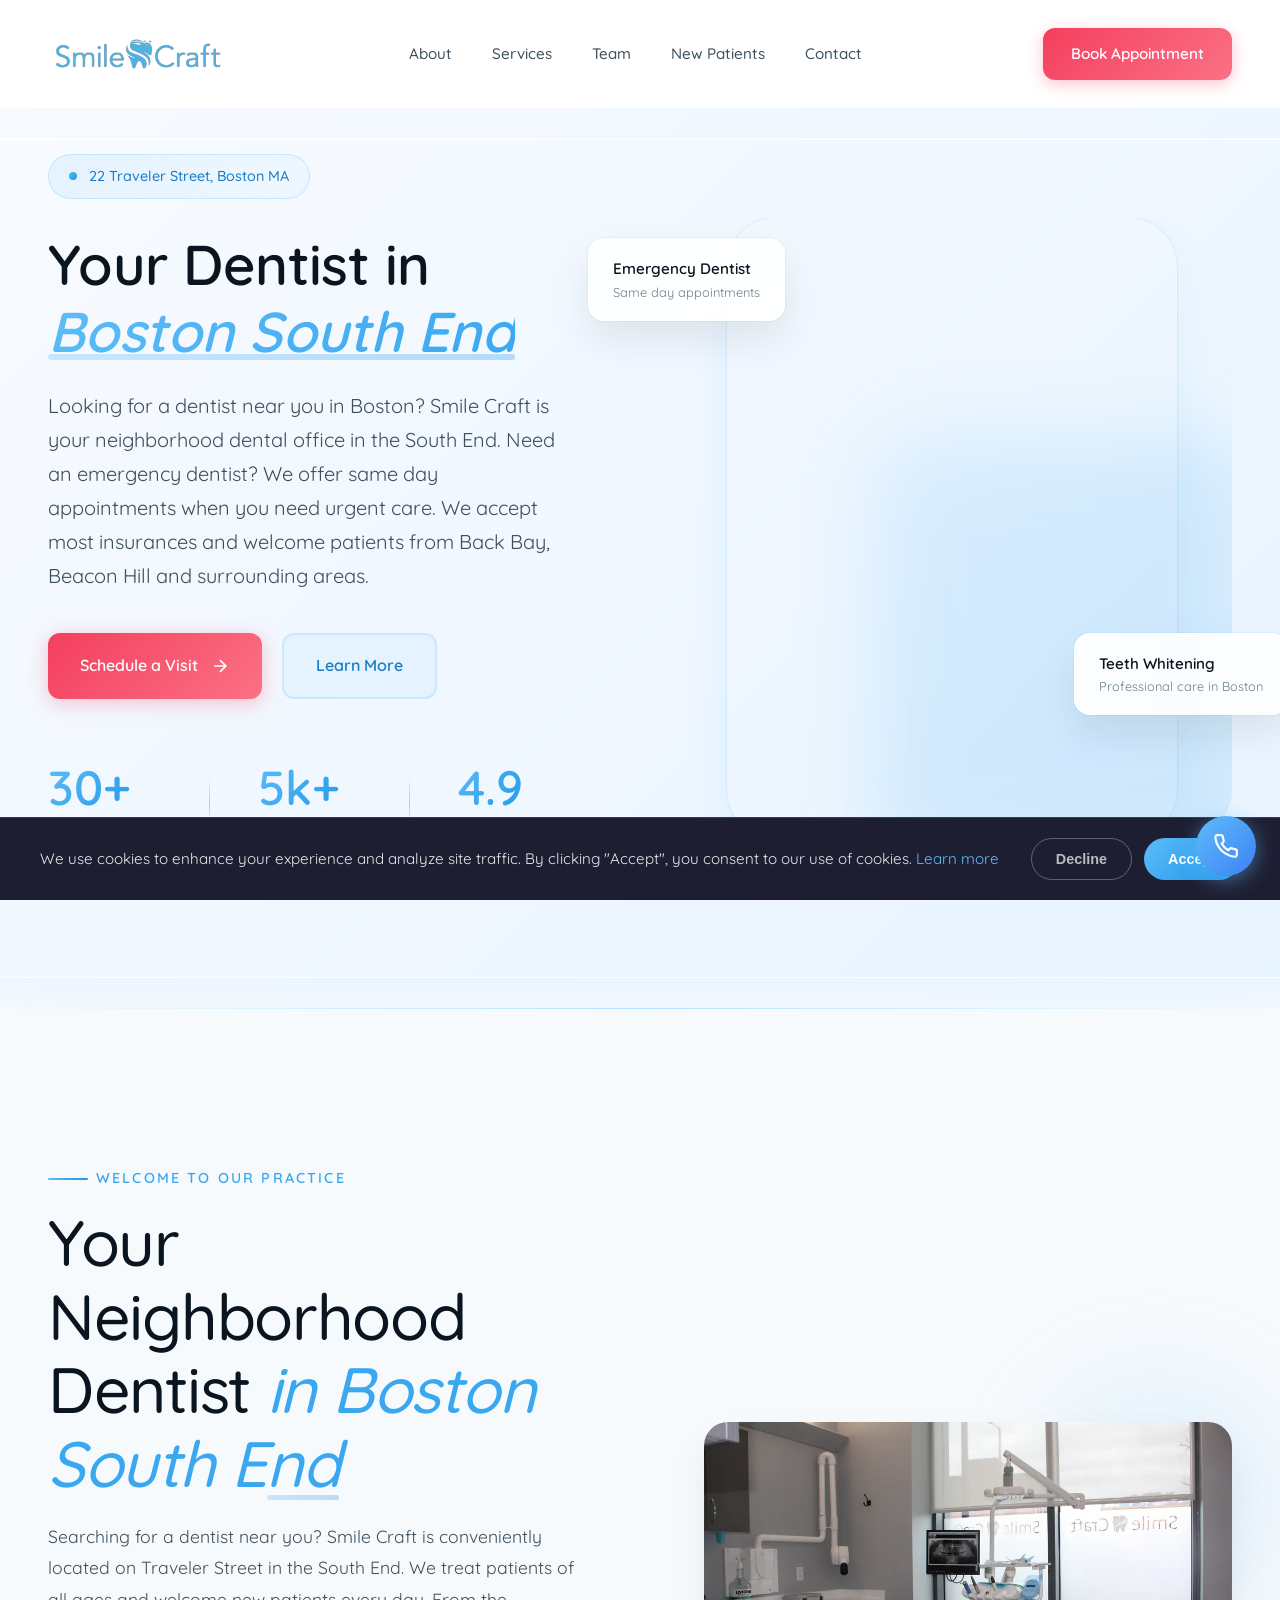
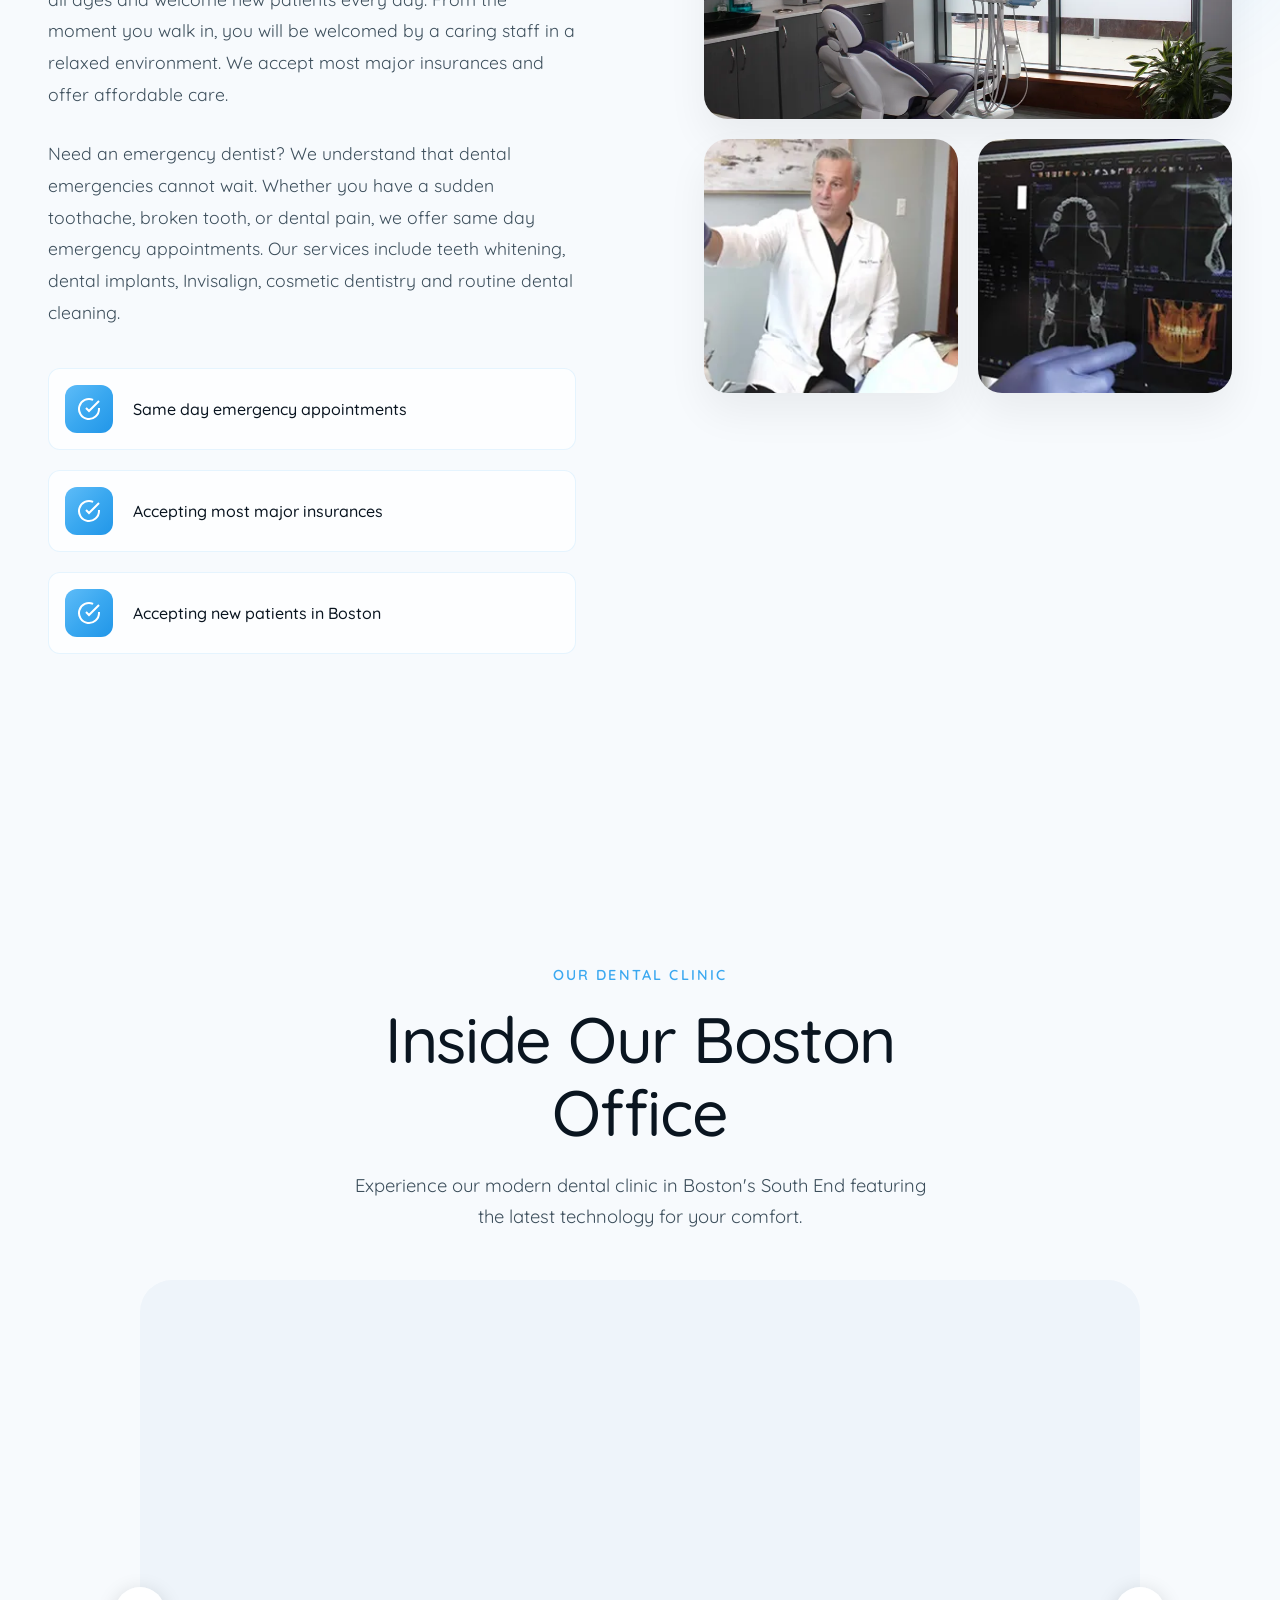
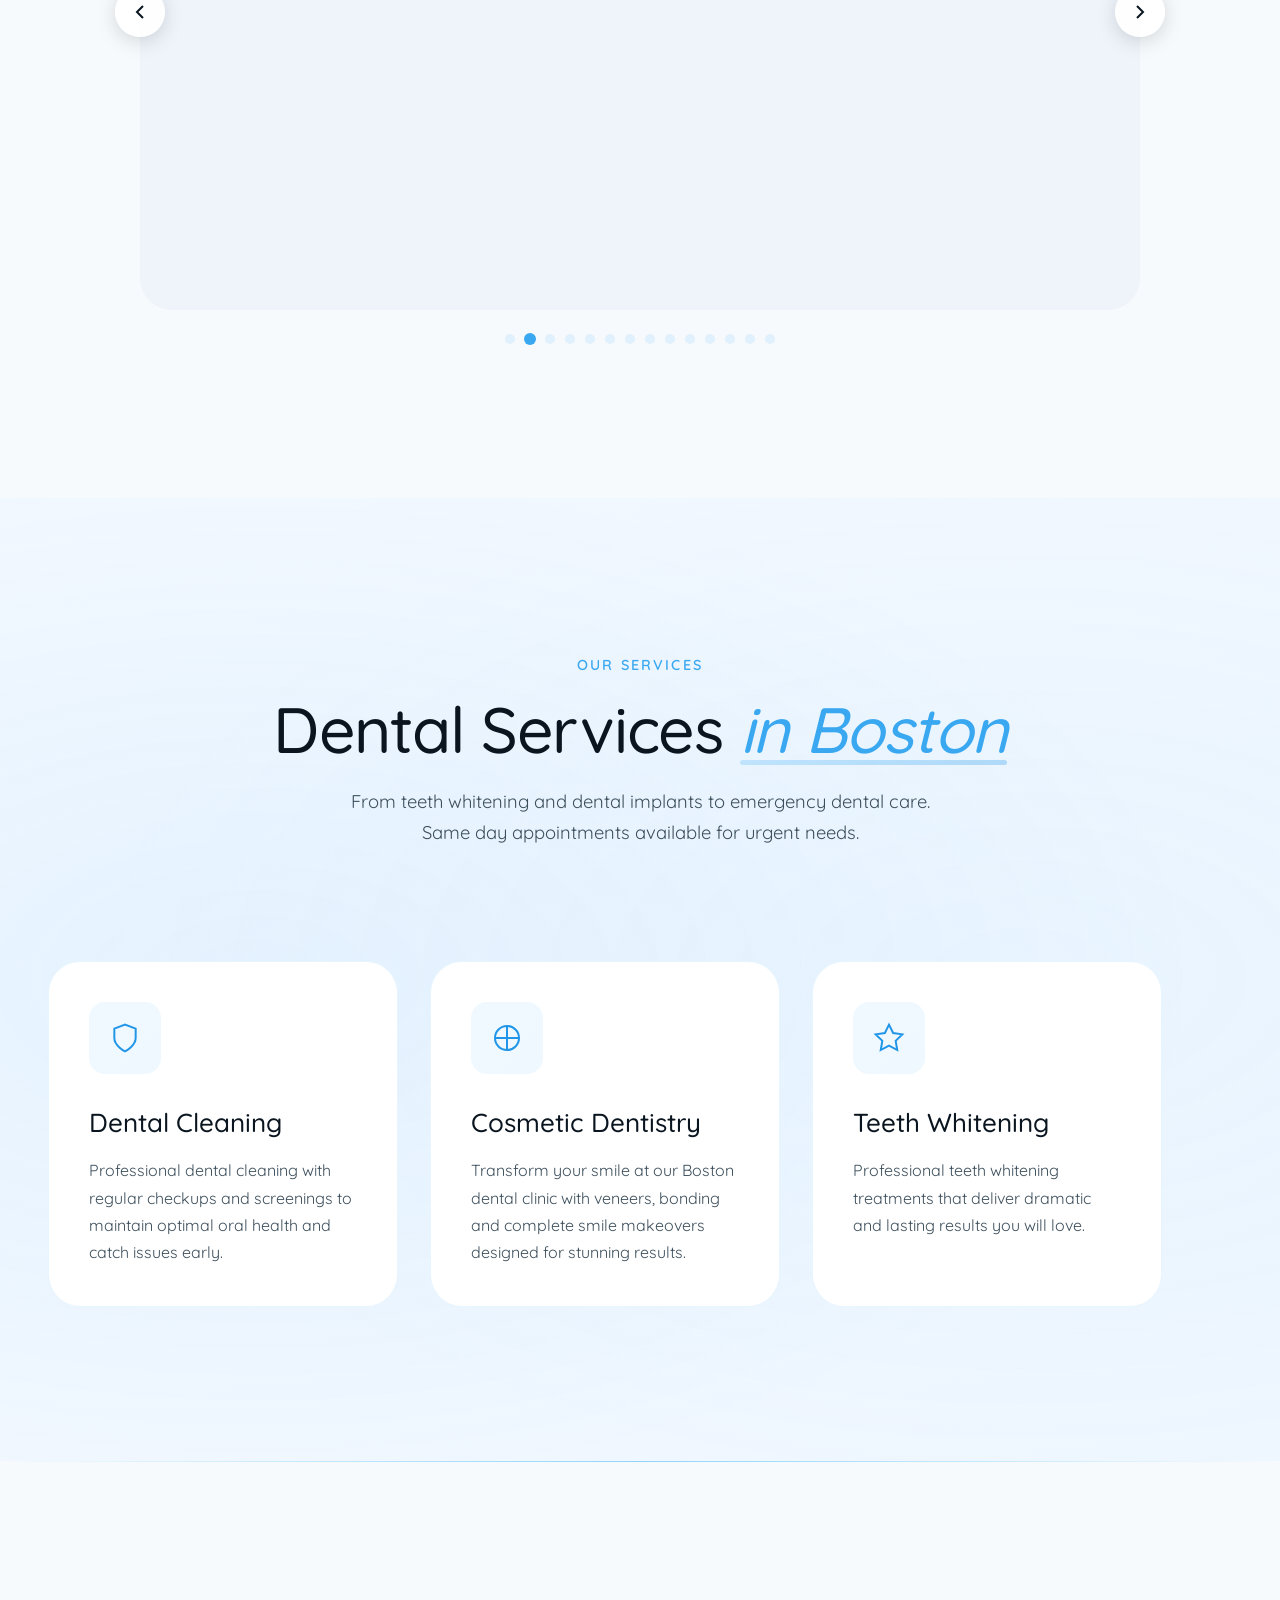
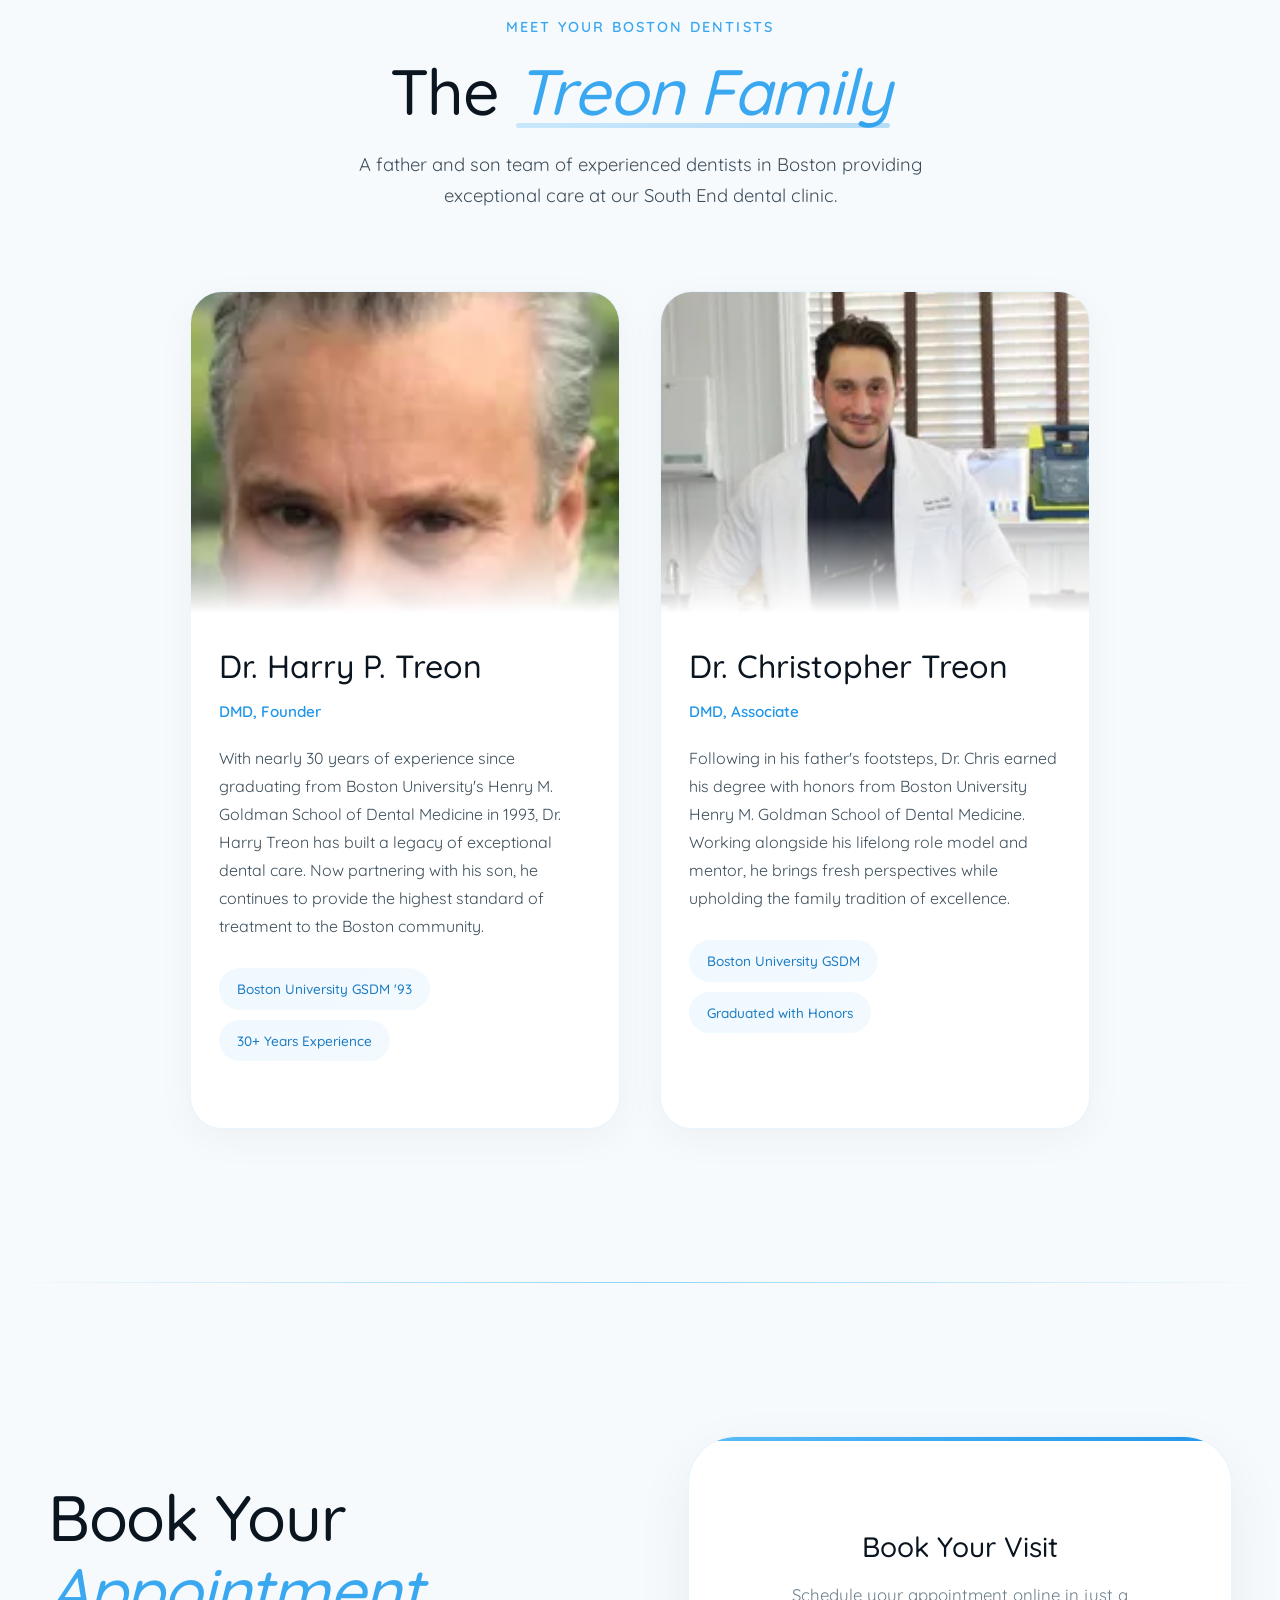
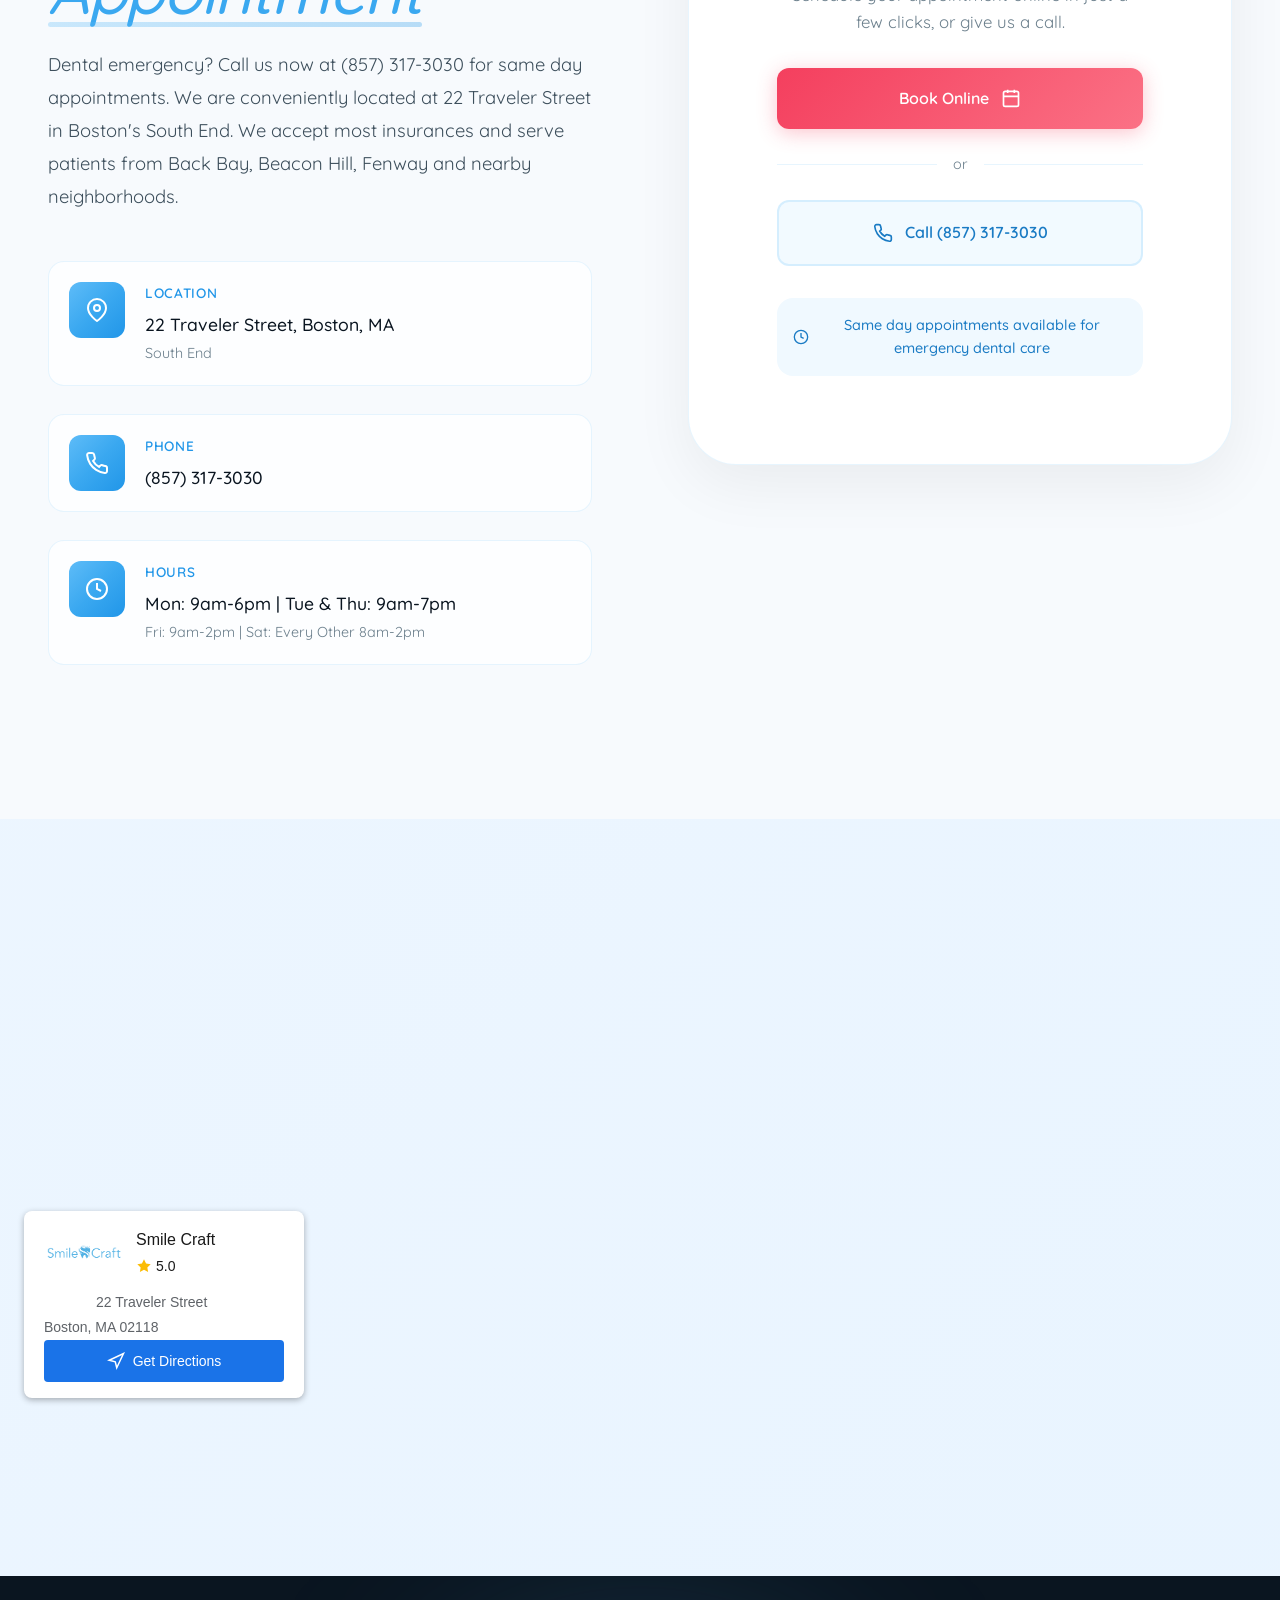
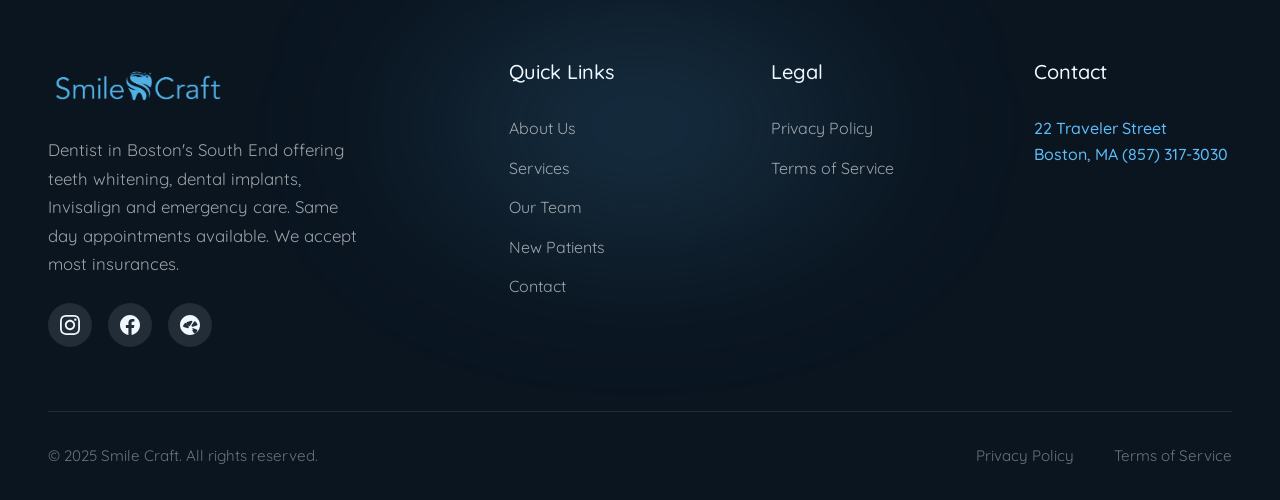
==== index.html @ 6d2b988d "initial commit" ====
<!DOCTYPE html>
<html lang="en">
<head>
    <meta charset="UTF-8">
    <meta name="viewport" content="width=device-width, initial-scale=1.0">
    <title>Smile Craft | Dentist Boston South End | Emergency Same Day Appointments</title>
    <meta name="description" content="Dentist in Boston South End. Emergency dentist with same day appointments. Teeth whitening, dental implants, Invisalign, cosmetic dentistry. We accept most insurances.">

    <!-- Schema.org LocalBusiness and Dentist Markup -->
    <script type="application/ld+json">
    {
        "@context": "https://schema.org",
        "@type": "Dentist",
        "name": "Smile Craft",
        "description": "Emergency dentist in Boston South End offering same day appointments. Comprehensive dental care including teeth whitening, dental implants, Invisalign, and urgent dental care.",
        "url": "https://smilecraftsouthend.com",
        "telephone": "+1-857-317-3030",
        "address": {
            "@type": "PostalAddress",
            "streetAddress": "22 Traveler Street",
            "addressLocality": "Boston",
            "addressRegion": "MA",
            "postalCode": "02118",
            "addressCountry": "US"
        },
        "geo": {
            "@type": "GeoCoordinates",
            "latitude": "42.3445",
            "longitude": "-71.0673"
        },
        "areaServed": [
            "Boston",
            "South End",
            "Back Bay",
            "Beacon Hill",
            "Fenway",
            "Dorchester",
            "Roxbury"
        ],
        "openingHoursSpecification": [
            {
                "@type": "OpeningHoursSpecification",
                "dayOfWeek": "Monday",
                "opens": "09:00",
                "closes": "18:00"
            },
            {
                "@type": "OpeningHoursSpecification",
                "dayOfWeek": "Tuesday",
                "opens": "09:00",
                "closes": "19:00"
            },
            {
                "@type": "OpeningHoursSpecification",
                "dayOfWeek": "Thursday",
                "opens": "09:00",
                "closes": "19:00"
            },
            {
                "@type": "OpeningHoursSpecification",
                "dayOfWeek": "Friday",
                "opens": "09:00",
                "closes": "14:00"
            },
            {
                "@type": "OpeningHoursSpecification",
                "dayOfWeek": "Saturday",
                "opens": "08:00",
                "closes": "14:00"
            }
        ],
        "priceRange": "$$",
        "paymentAccepted": "Cash, Credit Card, Insurance",
        "aggregateRating": {
            "@type": "AggregateRating",
            "ratingValue": "4.9",
            "reviewCount": "5000"
        },
        "hasOfferCatalog": {
            "@type": "OfferCatalog",
            "name": "Dental Services",
            "itemListElement": [
                {
                    "@type": "Offer",
                    "itemOffered": {
                        "@type": "Service",
                        "name": "Teeth Whitening",
                        "description": "Professional teeth whitening services in Boston"
                    }
                },
                {
                    "@type": "Offer",
                    "itemOffered": {
                        "@type": "Service",
                        "name": "Dental Implants",
                        "description": "Permanent tooth replacement with dental implants"
                    }
                },
                {
                    "@type": "Offer",
                    "itemOffered": {
                        "@type": "Service",
                        "name": "Invisalign",
                        "description": "Clear aligner orthodontic treatment"
                    }
                },
                {
                    "@type": "Offer",
                    "itemOffered": {
                        "@type": "Service",
                        "name": "Emergency Dental Care",
                        "description": "Same day emergency dental appointments in Boston"
                    }
                },
                {
                    "@type": "Offer",
                    "itemOffered": {
                        "@type": "Service",
                        "name": "Cosmetic Dentistry",
                        "description": "Veneers, bonding, and smile makeovers"
                    }
                },
                {
                    "@type": "Offer",
                    "itemOffered": {
                        "@type": "Service",
                        "name": "Dental Cleaning",
                        "description": "Professional dental cleaning and preventive care"
                    }
                }
            ]
        }
    }
    </script>

    <!-- Google Tag Manager -->
    <script>(function(w,d,s,l,i){w[l]=w[l]||[];w[l].push({'gtm.start':
    new Date().getTime(),event:'gtm.js'});var f=d.getElementsByTagName(s)[0],
    j=d.createElement(s),dl=l!='dataLayer'?'&l='+l:'';j.async=true;j.src=
    'https://www.googletagmanager.com/gtm.js?id='+i+dl;f.parentNode.insertBefore(j,f);
    })(window,document,'script','dataLayer','GTM-54HP6XB7');</script>
    <!-- End Google Tag Manager -->

    <!-- Fonts -->
    <link rel="preconnect" href="https://fonts.googleapis.com">
    <link rel="preconnect" href="https://fonts.gstatic.com" crossorigin>
    <link href="https://fonts.googleapis.com/css2?family=Quicksand:wght@300;400;500;600;700&display=swap" rel="stylesheet">
    
    <!-- Styles -->
    <link rel="stylesheet" href="styles.css">
    <!-- Force scroll to top before page renders -->
    <script>
        if ('scrollRestoration' in history) history.scrollRestoration = 'manual';
        window.scrollTo(0, 0);
    </script>
</head>
<body>
    <!-- Google Tag Manager (noscript) -->
    <noscript><iframe src="https://www.googletagmanager.com/ns.html?id=GTM-54HP6XB7"
    height="0" width="0" style="display:none;visibility:hidden"></iframe></noscript>
    <!-- End Google Tag Manager (noscript) -->

    <!-- Page Transition Overlay -->
    <div class="page-transition" id="pageTransition"></div>
    
    <!-- Preloader -->
    <div class="preloader" id="preloader">
        <div class="preloader-logo">
            <img src="assets/images/SC_TEXT_RGB.png" alt="Smile Craft Dental Boston" class="preloader-icon">
        </div>
        <div class="preloader-bar">
            <div class="preloader-progress"></div>
        </div>
    </div>
    
    <!-- Navigation -->
    <nav class="nav" id="nav">
        <div class="nav-container">
            <a href="#" class="nav-logo">
                <img src="assets/images/SC_TEXT_RGB.png" alt="Smile Craft Family Dentist Boston" class="logo-img">
            </a>
            
            <ul class="nav-links">
                <li><a href="#about">About</a></li>
                <li><a href="#services">Services</a></li>
                <li><a href="#team">Team</a></li>
                <li><a href="new-patients.html">New Patients</a></li>
                <li><a href="#contact">Contact</a></li>
            </ul>

            <a href="https://book2.getweave.com/a39bddf2-48ac-44b0-9388-3fecc2f129c3/request-appointment" target="_blank" rel="noopener noreferrer" class="nav-cta">Book Appointment</a>
            
            <button class="nav-toggle" aria-label="Toggle menu">
                <span></span>
                <span></span>
                <span></span>
            </button>
        </div>
    </nav>
    
    <!-- Mobile Menu -->
    <div class="mobile-menu">
        <button class="mobile-menu-close" aria-label="Close menu">
            <svg width="28" height="28" viewBox="0 0 24 24" fill="none" stroke="currentColor" stroke-width="2">
                <line x1="18" y1="6" x2="6" y2="18"></line>
                <line x1="6" y1="6" x2="18" y2="18"></line>
            </svg>
        </button>
        <ul class="mobile-menu-links">
            <li><a href="#about">About</a></li>
            <li><a href="#services">Services</a></li>
            <li><a href="#team">Team</a></li>
            <li><a href="new-patients.html">New Patients</a></li>
            <li><a href="#contact">Contact</a></li>
        </ul>
        <a href="https://book2.getweave.com/a39bddf2-48ac-44b0-9388-3fecc2f129c3/request-appointment" target="_blank" rel="noopener noreferrer" class="mobile-menu-cta">Book Appointment</a>
    </div>
    
    <!-- Hero Section -->
    <header class="hero">
        <div class="hero-bg">
            <div class="hero-gradient"></div>
            <div class="hero-pattern"></div>
        </div>
        
        <div class="hero-content">
            <div class="hero-badge" data-animate="fade-up">
                <span class="badge-dot"></span>
                22 Traveler Street, Boston MA
            </div>
            
            <h1 class="hero-title" data-animate="fade-up" data-delay="100">
                Your Dentist in
                <span class="title-highlight">Boston South End</span>
            </h1>

            <p class="hero-subtitle" data-animate="fade-up" data-delay="200">
                Looking for a dentist near you in Boston? Smile Craft is your neighborhood dental office
                in the South End. Need an emergency dentist? We offer same day appointments when you need
                urgent care. We accept most insurances and welcome patients from Back Bay, Beacon Hill
                and surrounding areas.
            </p>
            
            <div class="hero-actions" data-animate="fade-up" data-delay="300">
                <a href="https://book2.getweave.com/a39bddf2-48ac-44b0-9388-3fecc2f129c3/request-appointment" target="_blank" rel="noopener noreferrer" class="btn btn-primary">
                    <span>Schedule a Visit</span>
                    <svg width="20" height="20" viewBox="0 0 24 24" fill="none" stroke="currentColor" stroke-width="2">
                        <path d="M5 12h14M12 5l7 7-7 7"/>
                    </svg>
                </a>
                <a href="#about" class="btn btn-secondary">
                    <span>Learn More</span>
                </a>
            </div>
            
            <div class="hero-stats" data-animate="fade-up" data-delay="400">
                <div class="stat">
                    <span class="stat-number">30+</span>
                    <span class="stat-label">Years Experience</span>
                </div>
                <div class="stat-divider"></div>
                <div class="stat">
                    <span class="stat-number">5k+</span>
                    <span class="stat-label">Happy Patients</span>
                </div>
                <div class="stat-divider"></div>
                <div class="stat">
                    <span class="stat-number">4.9</span>
                    <span class="stat-label">Star Rating</span>
                </div>
            </div>
        </div>
        
        <div class="hero-visual" data-animate="fade-left" data-delay="200">
            <h1 class="hero-title-mobile">
                Your Dentist in
                <span class="title-highlight">Boston South End</span>
            </h1>
            <div class="hero-image-wrapper video-vertical">
                <video id="heroVideoPlayer" autoplay muted playsinline class="hero-video">
                    <source src="assets/videos/DentalSecrateryOffice.mov" type="video/mp4">
                </video>
                <div class="hero-image-accent"></div>
            </div>
            
            <div class="floating-card card-1">
                <div class="card-content">
                    <span class="card-title">Emergency Dentist</span>
                    <span class="card-desc">Same day appointments</span>
                </div>
            </div>

            <div class="floating-card card-2">
                <div class="card-content">
                    <span class="card-title">Teeth Whitening</span>
                    <span class="card-desc">Professional care in Boston</span>
                </div>
            </div>
        </div>
        
        <div class="scroll-indicator">
            <span>Scroll to explore</span>
            <div class="scroll-line"></div>
        </div>
    </header>
    
    <!-- About Section -->
    <section class="about" id="about">
        <div class="container">
            <div class="about-grid">
                <div class="about-content">
                    <span class="section-tag" data-animate="fade-up">Welcome to Our Practice</span>
                    <h2 class="section-title" data-animate="fade-up" data-delay="100">
                        Your Neighborhood Dentist
                        <span class="title-accent">in Boston South End</span>
                    </h2>
                    <p class="about-text" data-animate="fade-up" data-delay="200">
                        Searching for a dentist near you? Smile Craft is conveniently located on Traveler Street
                        in the South End. We treat patients of all ages and welcome new patients every day.
                        From the moment you walk in, you will be welcomed by a caring staff in a relaxed
                        environment. We accept most major insurances and offer affordable care.
                    </p>
                    <p class="about-text" data-animate="fade-up" data-delay="250">
                        Need an emergency dentist? We understand that dental emergencies cannot wait. Whether you
                        have a sudden toothache, broken tooth, or dental pain, we offer same day emergency
                        appointments. Our services include teeth whitening, dental implants, Invisalign,
                        cosmetic dentistry and routine dental cleaning.
                    </p>
                    
                    <div class="about-features" data-animate="fade-up" data-delay="300">
                        <div class="feature">
                            <div class="feature-icon">
                                <svg width="24" height="24" viewBox="0 0 24 24" fill="none" stroke="currentColor" stroke-width="2">
                                    <path d="M22 11.08V12a10 10 0 1 1-5.93-9.14"/>
                                    <polyline points="22 4 12 14.01 9 11.01"/>
                                </svg>
                            </div>
                            <span>Same day emergency appointments</span>
                        </div>
                        <div class="feature">
                            <div class="feature-icon">
                                <svg width="24" height="24" viewBox="0 0 24 24" fill="none" stroke="currentColor" stroke-width="2">
                                    <path d="M22 11.08V12a10 10 0 1 1-5.93-9.14"/>
                                    <polyline points="22 4 12 14.01 9 11.01"/>
                                </svg>
                            </div>
                            <span>Accepting most major insurances</span>
                        </div>
                        <div class="feature">
                            <div class="feature-icon">
                                <svg width="24" height="24" viewBox="0 0 24 24" fill="none" stroke="currentColor" stroke-width="2">
                                    <path d="M22 11.08V12a10 10 0 1 1-5.93-9.14"/>
                                    <polyline points="22 4 12 14.01 9 11.01"/>
                                </svg>
                            </div>
                            <span>Accepting new patients in Boston</span>
                        </div>
                    </div>
                </div>
                
                <div class="about-visual" data-animate="fade-left" data-delay="200">
                    <div class="about-image-grid">
                        <div class="about-img img-1">
                            <img src="assets/images/Officeimg.webp" alt="Modern dental clinic in Boston South End">
                        </div>
                        <div class="about-img img-2">
                            <img src="assets/images/HarrysWithClient.webp" alt="Dr Harry Treon Boston dentist with patient">
                        </div>
                        <div class="about-img img-3">
                            <img src="assets/images/XrayOfClient.webp" alt="Advanced dental imaging at Boston dental office">
                        </div>
                    </div>
                    <div class="about-accent-shape"></div>
                </div>
            </div>
        </div>
    </section>

    <!-- Gallery Section -->
    <section class="gallery" id="gallery">
        <div class="container">
            <div class="section-header center">
                <span class="section-tag" data-animate="fade-up">Our Dental Clinic</span>
                <h2 class="section-title" data-animate="fade-up" data-delay="100">
                    Inside Our <span>Boston Office</span>
                </h2>
                <p class="section-desc" data-animate="fade-up" data-delay="200">
                    Experience our modern dental clinic in Boston's South End featuring the latest technology for your comfort.
                </p>
            </div>

            <div class="gallery-slider" data-animate="fade-up" data-delay="300">
                <div class="slider-container">
                    <div class="slider-track">
                        <div class="slide">
                            <video autoplay muted loop playsinline>
                                <source src="assets/videos/Smile Craft (1).mp4" type="video/mp4">
                            </video>
                        </div>
                        <div class="slide">
                            <video autoplay muted loop playsinline>
                                <source src="assets/videos/DentalSecrateryOfficeHorizontal.mov" type="video/mp4">
                            </video>
                        </div>
                        <div class="slide">
                            <img src="assets/images/DentalEntrance.jpeg" alt="Smile Craft dental clinic entrance in Boston South End">
                        </div>
                        <div class="slide">
                            <img src="assets/images/DentalSecratery.jpeg" alt="Welcoming front desk at Boston dental office">
                        </div>
                        <div class="slide">
                            <img src="assets/images/Dentist Office.jpeg" alt="Modern treatment room at Smile Craft Boston">
                        </div>
                        <div class="slide">
                            <img src="assets/images/DentistEntrace.jpeg" alt="Boston dentist office on Traveler Street">
                        </div>
                        <div class="slide">
                            <img src="assets/images/DentistOffice.jpeg" alt="State of the art dental equipment in Boston">
                        </div>
                        <div class="slide">
                            <img src="assets/images/Entrance.jpeg" alt="Smile Craft family dentist Boston entrance">
                        </div>
                        <div class="slide">
                            <img src="assets/images/Officeimg.webp" alt="Modern dental clinic in South End Boston">
                        </div>
                        <div class="slide">
                            <img src="assets/images/Officeimg2.webp" alt="Advanced dental technology at Smile Craft Boston">
                        </div>
                        <div class="slide">
                            <img src="assets/images/LogoInside.webp" alt="Smile Craft dentist Boston interior">
                        </div>
                        <div class="slide">
                            <img src="assets/images/LogoOutside.webp" alt="Smile Craft dental clinic Boston exterior">
                        </div>
                        <div class="slide">
                            <img src="assets/images/ClientSmiling.webp" alt="Happy patient at Boston family dentist">
                        </div>
                        <div class="slide">
                            <img src="assets/images/MoreOfficeImages.webp" alt="Boston dental clinic comfortable waiting area">
                        </div>
                    </div>
                </div>
                
                <!-- Navigation Arrows -->
                <button class="slider-nav slider-prev" aria-label="Previous slide">
                    <svg width="24" height="24" viewBox="0 0 24 24" fill="none" stroke="currentColor" stroke-width="2">
                        <path d="M15 18l-6-6 6-6"/>
                    </svg>
                </button>
                <button class="slider-nav slider-next" aria-label="Next slide">
                    <svg width="24" height="24" viewBox="0 0 24 24" fill="none" stroke="currentColor" stroke-width="2">
                        <path d="M9 18l6-6-6-6"/>
                    </svg>
                </button>
                
                <!-- Dots Navigation -->
                <div class="slider-dots"></div>
            </div>
        </div>
    </section>

    <!-- Gallery Lightbox -->
    <div class="lightbox" id="galleryLightbox">
        <button class="lightbox-close" aria-label="Close lightbox">
            <svg width="32" height="32" viewBox="0 0 24 24" fill="none" stroke="currentColor" stroke-width="2">
                <path d="M18 6L6 18M6 6l12 12"/>
            </svg>
        </button>
        <button class="lightbox-nav lightbox-prev" aria-label="Previous image">
            <svg width="32" height="32" viewBox="0 0 24 24" fill="none" stroke="currentColor" stroke-width="2">
                <path d="M15 18l-6-6 6-6"/>
            </svg>
        </button>
        <button class="lightbox-nav lightbox-next" aria-label="Next image">
            <svg width="32" height="32" viewBox="0 0 24 24" fill="none" stroke="currentColor" stroke-width="2">
                <path d="M9 18l6-6-6-6"/>
            </svg>
        </button>
        <div class="lightbox-content">
            <img src="" alt="" class="lightbox-image">
        </div>
        <div class="lightbox-counter">
            <span class="lightbox-current">1</span> / <span class="lightbox-total">6</span>
        </div>
    </div>

    <!-- Services Section -->
    <section class="services" id="services">
        <div class="services-bg">
            <div class="services-gradient"></div>
        </div>
        
        <div class="container">
            <div class="section-header">
                <span class="section-tag" data-animate="fade-up">Our Services</span>
                <h2 class="section-title" data-animate="fade-up" data-delay="100">
                    Dental Services
                    <span class="title-accent">in Boston</span>
                </h2>
                <p class="section-desc" data-animate="fade-up" data-delay="200">
                    From teeth whitening and dental implants to emergency dental care. Same day appointments available for urgent needs.
                </p>
            </div>
            
            <div class="services-slider-wrapper">
            <div class="services-grid">
                <div class="service-card" data-animate="fade-up" data-delay="100">
                    <div class="service-icon">
                        <svg width="32" height="32" viewBox="0 0 24 24" fill="none" stroke="currentColor" stroke-width="1.5">
                            <path d="M12 22s8-4 8-10V5l-8-3-8 3v7c0 6 8 10 8 10z"/>
                        </svg>
                    </div>
                    <h3 class="service-title">Dental Cleaning</h3>
                    <p class="service-desc">Professional dental cleaning with regular checkups and screenings to maintain optimal oral health and catch issues early.</p>
                </div>

                <div class="service-card" data-animate="fade-up" data-delay="200">
                    <div class="service-icon">
                        <svg width="32" height="32" viewBox="0 0 24 24" fill="none" stroke="currentColor" stroke-width="1.5">
                            <path d="M12 3v18M3 12h18"/>
                            <circle cx="12" cy="12" r="9"/>
                        </svg>
                    </div>
                    <h3 class="service-title">Cosmetic Dentistry</h3>
                    <p class="service-desc">Transform your smile at our Boston dental clinic with veneers, bonding and complete smile makeovers designed for stunning results.</p>
                </div>

                <div class="service-card" data-animate="fade-up" data-delay="300">
                    <div class="service-icon">
                        <svg width="32" height="32" viewBox="0 0 24 24" fill="none" stroke="currentColor" stroke-width="1.5">
                            <polygon points="12 2 15.09 8.26 22 9.27 17 14.14 18.18 21.02 12 17.77 5.82 21.02 7 14.14 2 9.27 8.91 8.26 12 2"/>
                        </svg>
                    </div>
                    <h3 class="service-title">Teeth Whitening</h3>
                    <p class="service-desc">Professional teeth whitening treatments that deliver dramatic and lasting results you will love.</p>
                </div>

                <div class="service-card" data-animate="fade-up" data-delay="400">
                    <div class="service-icon">
                        <svg width="32" height="32" viewBox="0 0 24 24" fill="none" stroke="currentColor" stroke-width="1.5">
                            <rect x="3" y="3" width="18" height="18" rx="2"/>
                            <path d="M12 8v8M8 12h8"/>
                        </svg>
                    </div>
                    <h3 class="service-title">Dental Implants</h3>
                    <p class="service-desc">Permanent dental implants that look, feel and function like natural teeth. Expert implant placement by experienced dentists.</p>
                </div>

                <div class="service-card" data-animate="fade-up" data-delay="500">
                    <div class="service-icon">
                        <svg width="32" height="32" viewBox="0 0 24 24" fill="none" stroke="currentColor" stroke-width="1.5">
                            <circle cx="12" cy="12" r="10"/>
                            <path d="M8 12h8M12 8v8"/>
                        </svg>
                    </div>
                    <h3 class="service-title">Invisalign</h3>
                    <p class="service-desc">Straighten your teeth with clear Invisalign aligners. Certified Invisalign providers with custom treatment plans for beautiful results.</p>
                </div>

                <div class="service-card" data-animate="fade-up" data-delay="600">
                    <div class="service-icon">
                        <svg width="32" height="32" viewBox="0 0 24 24" fill="none" stroke="currentColor" stroke-width="1.5">
                            <path d="M20.84 4.61a5.5 5.5 0 0 0-7.78 0L12 5.67l-1.06-1.06a5.5 5.5 0 0 0-7.78 7.78l1.06 1.06L12 21.23l7.78-7.78 1.06-1.06a5.5 5.5 0 0 0 0-7.78z"/>
                        </svg>
                    </div>
                    <h3 class="service-title">Emergency Dentist</h3>
                    <p class="service-desc">Dental emergency? Same day appointments available. Toothache, broken tooth, or urgent dental pain? Call us now for immediate care.</p>
                </div>
            </div>
            </div>
        </div>
    </section>
    
    <!-- Team Section -->
    <section class="team" id="team">
        <div class="container">
            <div class="section-header">
                <span class="section-tag" data-animate="fade-up">Meet Your Boston Dentists</span>
                <h2 class="section-title" data-animate="fade-up" data-delay="100">
                    The
                    <span class="title-accent">Treon Family</span>
                </h2>
                <p class="section-desc" data-animate="fade-up" data-delay="200">
                    A father and son team of experienced dentists in Boston providing exceptional care at our South End dental clinic.
                </p>
            </div>
            
            <div class="team-grid">
                <div class="team-card" data-animate="fade-up" data-delay="100" data-modal="harry" role="button" tabindex="0">
                    <div class="team-image">
                        <img src="assets/images/HarryTreon.webp" alt="Dr Harry Treon DMD family dentist Boston South End">
                        <div class="team-image-overlay"></div>
                    </div>
                    <div class="team-info">
                        <h3 class="team-name">Dr. Harry P. Treon</h3>
                        <span class="team-role">DMD, Founder</span>
                        <p class="team-bio">
                            With nearly 30 years of experience since graduating from Boston University's 
                            Henry M. Goldman School of Dental Medicine in 1993, Dr. Harry Treon has built 
                            a legacy of exceptional dental care. Now partnering with his son, he continues 
                            to provide the highest standard of treatment to the Boston community.
                        </p>
                        <div class="team-credentials">
                            <span class="credential">Boston University GSDM '93</span>
                            <span class="credential">30+ Years Experience</span>
                        </div>
                        <span class="read-more-hint">Click to read more</span>
                    </div>
                </div>
                
                <div class="team-card" data-animate="fade-up" data-delay="200" data-modal="chris" role="button" tabindex="0">
                    <div class="team-image">
                        <img src="assets/images/Christreon.webp" alt="Dr Christopher Treon DMD cosmetic dentist Boston">
                        <div class="team-image-overlay"></div>
                    </div>
                    <div class="team-info">
                        <h3 class="team-name">Dr. Christopher Treon</h3>
                        <span class="team-role">DMD, Associate</span>
                        <p class="team-bio">
                            Following in his father's footsteps, Dr. Chris earned his degree with honors 
                            from Boston University Henry M. Goldman School of Dental Medicine. Working 
                            alongside his lifelong role model and mentor, he brings fresh perspectives 
                            while upholding the family tradition of excellence.
                        </p>
                        <div class="team-credentials">
                            <span class="credential">Boston University GSDM</span>
                            <span class="credential">Graduated with Honors</span>
                        </div>
                        <span class="read-more-hint">Click to read more</span>
                    </div>
                </div>
            </div>
        </div>
    </section>
    
    <!-- Contact Section -->
    <section class="contact" id="contact">
        <div class="container">
            <div class="contact-grid">
                <div class="contact-info">
                    <span class="section-tag" data-animate="fade-up">Contact Us</span>
                    <h2 class="section-title" data-animate="fade-up" data-delay="100">
                        Book Your
                        <span class="title-accent">Appointment</span>
                    </h2>
                    <p class="contact-desc" data-animate="fade-up" data-delay="200">
                        Dental emergency? Call us now at (857) 317-3030 for same day appointments. We are
                        conveniently located at 22 Traveler Street in Boston's South End. We accept most insurances
                        and serve patients from Back Bay, Beacon Hill, Fenway and nearby neighborhoods.
                    </p>
                    
                    <div class="contact-details" data-animate="fade-up" data-delay="300">
                        <div class="contact-item">
                            <div class="contact-icon">
                                <svg width="24" height="24" viewBox="0 0 24 24" fill="none" stroke="currentColor" stroke-width="2">
                                    <path d="M21 10c0 7-9 13-9 13s-9-6-9-13a9 9 0 0 1 18 0z"/>
                                    <circle cx="12" cy="10" r="3"/>
                                </svg>
                            </div>
                            <div class="contact-text">
                                <span class="contact-label">Location</span>
                                <a href="https://www.google.com/maps/dir//22+Traveler+St,+Boston,+MA+02118" target="_blank" rel="noopener noreferrer" class="contact-value">22 Traveler Street, Boston, MA</a>
                                <span class="contact-sub">South End</span>
                            </div>
                        </div>
                        
                        <div class="contact-item">
                            <div class="contact-icon">
                                <svg width="24" height="24" viewBox="0 0 24 24" fill="none" stroke="currentColor" stroke-width="2">
                                    <path d="M22 16.92v3a2 2 0 0 1-2.18 2 19.79 19.79 0 0 1-8.63-3.07 19.5 19.5 0 0 1-6-6 19.79 19.79 0 0 1-3.07-8.67A2 2 0 0 1 4.11 2h3a2 2 0 0 1 2 1.72 12.84 12.84 0 0 0 .7 2.81 2 2 0 0 1-.45 2.11L8.09 9.91a16 16 0 0 0 6 6l1.27-1.27a2 2 0 0 1 2.11-.45 12.84 12.84 0 0 0 2.81.7A2 2 0 0 1 22 16.92z"/>
                                </svg>
                            </div>
                            <div class="contact-text">
                                <span class="contact-label">Phone</span>
                                <a href="tel:8573173030" class="contact-value">(857) 317-3030</a>
                            </div>
                        </div>
                        
                        <div class="contact-item">
                            <div class="contact-icon">
                                <svg width="24" height="24" viewBox="0 0 24 24" fill="none" stroke="currentColor" stroke-width="2">
                                    <circle cx="12" cy="12" r="10"/>
                                    <polyline points="12 6 12 12 16 14"/>
                                </svg>
                            </div>
                            <div class="contact-text">
                                <span class="contact-label">Hours</span>
                                <span class="contact-value">Mon: 9am-6pm | Tue & Thu: 9am-7pm</span>
                                <span class="contact-sub">Fri: 9am-2pm | Sat: Every Other 8am-2pm</span>
                            </div>
                        </div>
                    </div>
                </div>
                
                <div class="contact-form-wrapper" data-animate="fade-left" data-delay="200">
                    <div class="contact-form booking-card">
                        <h3 class="form-title">Book Your Visit</h3>
                        <p class="booking-desc">Schedule your appointment online in just a few clicks, or give us a call.</p>
                        
                        <a href="https://book2.getweave.com/a39bddf2-48ac-44b0-9388-3fecc2f129c3/request-appointment" target="_blank" rel="noopener noreferrer" class="btn btn-primary btn-full">
                            <span>Book Online</span>
                            <svg width="20" height="20" viewBox="0 0 24 24" fill="none" stroke="currentColor" stroke-width="2">
                                <rect x="3" y="4" width="18" height="18" rx="2" ry="2"/>
                                <line x1="16" y1="2" x2="16" y2="6"/>
                                <line x1="8" y1="2" x2="8" y2="6"/>
                                <line x1="3" y1="10" x2="21" y2="10"/>
                            </svg>
                        </a>
                        
                        <div class="booking-divider">
                            <span>or</span>
                        </div>
                        
                        <a href="tel:8573173030" class="btn btn-secondary btn-full">
                            <svg width="20" height="20" viewBox="0 0 24 24" fill="none" stroke="currentColor" stroke-width="2">
                                <path d="M22 16.92v3a2 2 0 0 1-2.18 2 19.79 19.79 0 0 1-8.63-3.07 19.5 19.5 0 0 1-6-6 19.79 19.79 0 0 1-3.07-8.67A2 2 0 0 1 4.11 2h3a2 2 0 0 1 2 1.72 12.84 12.84 0 0 0 .7 2.81 2 2 0 0 1-.45 2.11L8.09 9.91a16 16 0 0 0 6 6l1.27-1.27a2 2 0 0 1 2.11-.45 12.84 12.84 0 0 0 2.81.7A2 2 0 0 1 22 16.92z"/>
                            </svg>
                            <span>Call (857) 317-3030</span>
                        </a>
                        
                        <div class="booking-note">
                            <svg width="16" height="16" viewBox="0 0 24 24" fill="none" stroke="currentColor" stroke-width="2">
                                <circle cx="12" cy="12" r="10"/>
                                <polyline points="12 6 12 12 16 14"/>
                            </svg>
                            <span>Same day appointments available for emergency dental care</span>
                        </div>
                    </div>
                </div>
            </div>
        </div>
    </section>
    
    <!-- Map Section -->
    <section class="map-section">
        <div class="map-container">
            <iframe 
                src="https://www.google.com/maps/embed?pb=!1m18!1m12!1m3!1d2949.0876!2d-71.0673!3d42.3445!2m3!1f0!2f0!3f0!3m2!1i1024!2i768!4f13.1!3m3!1m2!1s0x89e37a0e5c8f5a1d%3A0x8c9e0f0f0f0f0f0f!2s22%20Traveler%20St%2C%20Boston%2C%20MA%2002118!5e0!3m2!1sen!2sus!4v1699999999999!5m2!1sen!2sus"
                width="100%" 
                height="450" 
                style="border:0;" 
                allowfullscreen="" 
                loading="lazy" 
                referrerpolicy="no-referrer-when-downgrade"
                title="Smile Craft Location">
            </iframe>
            <div class="map-info-card">
                <div class="map-info-header">
                    <img src="assets/images/SC_TEXT_RGB.png" alt="" class="map-logo">
                    <div>
                    <h4>Smile Craft</h4>
                        <span class="map-rating">
                            <svg viewBox="0 0 24 24" fill="#FBBC05" width="16" height="16"><polygon points="12 2 15.09 8.26 22 9.27 17 14.14 18.18 21.02 12 17.77 5.82 21.02 7 14.14 2 9.27 8.91 8.26 12 2"/></svg>
                            5.0
                        </span>
                    </div>
                </div>
                <a href="https://www.google.com/maps/dir//22+Traveler+St,+Boston,+MA+02118" target="_blank" rel="noopener noreferrer" class="map-address">22 Traveler Street<br>Boston, MA 02118</a>
                <a href="https://www.google.com/maps/dir//22+Traveler+St,+Boston,+MA+02118" target="_blank" rel="noopener noreferrer" class="map-directions-btn">
                    <svg width="18" height="18" viewBox="0 0 24 24" fill="none" stroke="currentColor" stroke-width="2">
                        <polygon points="3 11 22 2 13 21 11 13 3 11"/>
                    </svg>
                    Get Directions
                </a>
            </div>
        </div>
    </section>
    
    <!-- Footer -->
    <footer class="footer">
        <div class="container">
            <div class="footer-grid">
                <div class="footer-brand">
                    <a href="#" class="footer-logo">
                        <img src="assets/images/SC_TEXT_RGB.png" alt="Smile Craft Dental Clinic Boston" class="logo-img">
                    </a>
                    <p class="footer-tagline">
                        Dentist in Boston's South End offering teeth whitening, dental implants, Invisalign and emergency care. Same day appointments available. We accept most insurances.
                    </p>
                    <div class="footer-social">
                        <a href="https://www.instagram.com/smilecraftboston/" target="_blank" rel="noopener" aria-label="Instagram">
                            <svg viewBox="0 0 24 24" fill="currentColor">
                                <path d="M12 2.163c3.204 0 3.584.012 4.85.07 3.252.148 4.771 1.691 4.919 4.919.058 1.265.069 1.645.069 4.849 0 3.205-.012 3.584-.069 4.849-.149 3.225-1.664 4.771-4.919 4.919-1.266.058-1.644.07-4.85.07-3.204 0-3.584-.012-4.849-.07-3.26-.149-4.771-1.699-4.919-4.92-.058-1.265-.07-1.644-.07-4.849 0-3.204.013-3.583.07-4.849.149-3.227 1.664-4.771 4.919-4.919 1.266-.057 1.645-.069 4.849-.069zm0-2.163c-3.259 0-3.667.014-4.947.072-4.358.2-6.78 2.618-6.98 6.98-.059 1.281-.073 1.689-.073 4.948 0 3.259.014 3.668.072 4.948.2 4.358 2.618 6.78 6.98 6.98 1.281.058 1.689.072 4.948.072 3.259 0 3.668-.014 4.948-.072 4.354-.2 6.782-2.618 6.979-6.98.059-1.28.073-1.689.073-4.948 0-3.259-.014-3.667-.072-4.947-.196-4.354-2.617-6.78-6.979-6.98-1.281-.059-1.69-.073-4.949-.073zm0 5.838c-3.403 0-6.162 2.759-6.162 6.162s2.759 6.163 6.162 6.163 6.162-2.759 6.162-6.163c0-3.403-2.759-6.162-6.162-6.162zm0 10.162c-2.209 0-4-1.79-4-4 0-2.209 1.791-4 4-4s4 1.791 4 4c0 2.21-1.791 4-4 4zm6.406-11.845c-.796 0-1.441.645-1.441 1.44s.645 1.44 1.441 1.44c.795 0 1.439-.645 1.439-1.44s-.644-1.44-1.439-1.44z"/>
                            </svg>
                        </a>
                        <a href="https://www.facebook.com/smilecraftsouthend" target="_blank" rel="noopener" aria-label="Facebook">
                            <svg viewBox="0 0 24 24" fill="currentColor">
                                <path d="M24 12.073c0-6.627-5.373-12-12-12s-12 5.373-12 12c0 5.99 4.388 10.954 10.125 11.854v-8.385H7.078v-3.47h3.047V9.43c0-3.007 1.792-4.669 4.533-4.669 1.312 0 2.686.235 2.686.235v2.953H15.83c-1.491 0-1.956.925-1.956 1.874v2.25h3.328l-.532 3.47h-2.796v8.385C19.612 23.027 24 18.062 24 12.073z"/>
                            </svg>
                        </a>
                        <a href="https://www.yelp.com/biz/smile-craft-boston" target="_blank" rel="noopener" aria-label="Yelp">
                            <svg viewBox="0 0 24 24" fill="currentColor">
                                <path d="M20.16 12.594l-4.995 1.433c-.96.276-1.74-.8-1.176-1.63l2.905-4.308a1.072 1.072 0 0 1 1.596-.206 9.194 9.194 0 0 1 2.364 3.252 1.073 1.073 0 0 1-.686 1.459zm-5.025 3.152l4.942 1.606a1.072 1.072 0 0 1 .636 1.48 9.316 9.316 0 0 1-2.47 3.169 1.073 1.073 0 0 1-1.592-.26l-2.76-4.409c-.528-.845.288-1.894 1.236-1.584zm-2.75-1.906c-.678-.68-1.94-.144-1.94.824v5.263c0 .852.947 1.373 1.67.918a9.192 9.192 0 0 0 3.03-2.931 1.073 1.073 0 0 0-.206-1.593l-2.554-2.48zM7.675 9.93l2.905 4.308c.564.83-.216 1.906-1.176 1.63l-4.995-1.433a1.073 1.073 0 0 1-.686-1.459 9.194 9.194 0 0 1 2.364-3.252 1.072 1.072 0 0 1 1.596.206zm.89-1.472l4.942-1.606c.948-.31 1.764.739 1.236 1.584l-2.76 4.409a1.073 1.073 0 0 1-1.592.26 9.316 9.316 0 0 1-2.47-3.169 1.072 1.072 0 0 1 .636-1.48zM12 0C5.373 0 0 5.373 0 12s5.373 12 12 12 12-5.373 12-12S18.627 0 12 0z"/>
                            </svg>
                        </a>
                    </div>
                </div>
                
                <div class="footer-links">
                    <h4>Quick Links</h4>
                    <ul>
                        <li><a href="#about">About Us</a></li>
                        <li><a href="#services">Services</a></li>
                        <li><a href="#team">Our Team</a></li>
                        <li><a href="new-patients.html">New Patients</a></li>
                        <li><a href="#contact">Contact</a></li>
                    </ul>
                </div>
                
                <div class="footer-links">
                    <h4>Legal</h4>
                    <ul>
                        <li><a href="privacy-policy.html">Privacy Policy</a></li>
                        <li><a href="terms-of-service.html">Terms of Service</a></li>
                    </ul>
                </div>
                
                <div class="footer-contact">
                    <h4>Contact</h4>
                    <a href="https://www.google.com/maps/dir//22+Traveler+St,+Boston,+MA+02118" target="_blank" rel="noopener noreferrer">22 Traveler Street<br>Boston, MA</a>
                    <a href="tel:8573173030">(857) 317-3030</a>
                </div>
            </div>
            
            <div class="footer-bottom">
                <p>&copy; 2025 Smile Craft. All rights reserved.</p>
                <div class="footer-legal">
                    <a href="#">Privacy Policy</a>
                    <a href="#">Terms of Service</a>
                </div>
            </div>
        </div>
    </footer>
    
    <!-- Doctor Modals -->
    <!-- Dr. Harry Modal -->
    <div class="doctor-modal" id="modal-harry">
        <div class="modal-content">
            <button class="modal-close" aria-label="Close modal">
                <svg width="24" height="24" viewBox="0 0 24 24" fill="none" stroke="currentColor" stroke-width="2">
                    <path d="M18 6L6 18M6 6l12 12"/>
                </svg>
            </button>
            <div class="modal-header">
                <img src="assets/images/HarryTreon.webp" alt="Dr. Harry P. Treon" class="modal-avatar">
                <div class="modal-title-group">
                    <h2 class="modal-name">Harry P. Treon, DMD</h2>
                    <span class="modal-role">Founder</span>
                </div>
            </div>
            <div class="modal-body">
                <p>Dr. Harry Treon has been a private practice owner since graduating from Boston University's Henry M. Goldman School of Medicine in 1993. At the time of graduation, Dr. Treon had 3 young children, with a 4th on the way, and was thus eager to start practicing. The rest is history. Dr. Treon has now been the proud owner of Dental Collaborative for nearly 30 years. Dr. Treon has recently furthered his ownership by opening a new state-of-the-art practice in the South End (Smile Craft). With the help of his 3rd son Dr. Christopher Treon, the father-son duo, has the time to manage the two locations.</p>
                
                <p>Dr. Treon offers an extraordinary range of service to all his patients, signifying that the patients wellness is his top priority. He is incredibly talented and takes pride in assisting those in need of his help. With three decades of experience, Dr. Treon has made himself proficient in all aspects of dentistry. He offers all treatments being simple restorations (fillings), crown and bridge work, veneers, root canals, removable prosthetics (night guards, dentures, sleeping-aid devices), implants, and extractions. The exceptional care received from Dr. Treon is like none other, he is very honest, gifted, and overall a kindhearted person treating all patients with respect and compassion.</p>
                
                <p>Being the father of 5 boys, he spent most of his spare time around his children's sports. He loved it so much that Dr. Treon coached several of their hockey and baseball teams. He enjoys watching his boys grow and begin families of their own. He looks forward to his grandchildren joining sports so that he can once again reprise his role as coach. Now, Dr. Treon enjoys cooking (he claims it is his second profession), spending time with his family, and rooting for his Boston Bruins every time they are playing. Dr. Treon also has a 6 year old Bichon-Poo named Maximo!</p>
                
                <div class="modal-missions">
                    <h3>See Our Missions</h3>
                    <div class="missions-gallery">
                        <img src="assets/images/Mission1.webp" alt="Dental Brigade Mission 1">
                        <img src="assets/images/Mission2.webp" alt="Dental Brigade Mission 2">
                        <img src="assets/images/Mission3.webp" alt="Dental Brigade Mission 3">
                        <img src="assets/images/Mission4.webp" alt="Dental Brigade Mission 4">
                        <img src="assets/images/Mission5.webp" alt="Dental Brigade Mission 5">
                    </div>
                </div>
            </div>
        </div>
    </div>
    
    <!-- Dr. Chris Modal -->
    <div class="doctor-modal" id="modal-chris">
        <div class="modal-content">
            <button class="modal-close" aria-label="Close modal">
                <svg width="24" height="24" viewBox="0 0 24 24" fill="none" stroke="currentColor" stroke-width="2">
                    <path d="M18 6L6 18M6 6l12 12"/>
                </svg>
            </button>
            <div class="modal-header">
                <img src="assets/images/Christreon.webp" alt="Dr. Christopher Treon" class="modal-avatar">
                <div class="modal-title-group">
                    <h2 class="modal-name">Christopher Treon, DMD</h2>
                    <span class="modal-role">Associate</span>
                </div>
            </div>
            <div class="modal-body">
                <p>Just like his father, Dr. Chris earned his degree from Boston University Henry M. Goldman School of Dental Medicine. Dr. Chris graduated with honors, and has been practicing locally ever since. Working along side his father has been more than he could ever ask for. Not only is he working with his lifelong role model but he also notes having an incredibly experienced and capable mentor in the dental field as well.</p>
                
                <p>Dr. Chris uses all the latest technology to not only help in his patient care, but also to educate his patients. Each patient is treated with the utmost respect and compassion and would certainly say as much after leaving the office. Dr. Chris knows that there is no "one-size fits all" approach with dentistry and uses this understanding to tailor each procedure to the wants and needs of the patient. The goal in each case is to achieve the most functional and esthetically pleasing dental work to all patients. He uses all of his talents to provide a variety of dental treatment to all patients, including the following: General restorations (fillings), crown and bridge work, veneers, root canals, Invisalign, removable prosthetics (night guards, dentures, sleeping-aid devices), implants, and extractions. Dr. Chris takes pride in his craft and is furthering his career every day he sets foot in the office.</p>
                
                <p>During his time in college, Dr. Chris co-founded the "Dental Brigade" group whose mission was to help service communities in Panama that had little to no access to dental treatment. In this pursuit, he helped recruit over 15 college students, 2 licensed and practicing general dentists, and 1 registered dental hygienist. In just 4 days, the group was responsible for providing dental care and education to over 800 patients of the local rural communities. Dr. Chris greatly enjoyed his service trip and looks forward to volunteering on several trips in the future.</p>
                
                <p>Although Dr. Chris is constantly reading and educating himself about new innovative technologies and techniques in dentistry, he does enjoy his spare time. He has been blessed with a beautiful wife (Casey) and twins (Chase and Rhea), as well his loyal companion Duke! The family all together enjoy holiday vacations skiing or spending time by the beach, as well as cheering on the local sports teams.</p>
                
                <div class="modal-missions">
                    <h3>See Our Missions</h3>
                    <div class="missions-gallery">
                        <img src="assets/images/Mission1.webp" alt="Dental Brigade Mission 1">
                        <img src="assets/images/Mission2.webp" alt="Dental Brigade Mission 2">
                        <img src="assets/images/Mission3.webp" alt="Dental Brigade Mission 3">
                        <img src="assets/images/Mission4.webp" alt="Dental Brigade Mission 4">
                        <img src="assets/images/Mission5.webp" alt="Dental Brigade Mission 5">
                    </div>
                </div>
            </div>
        </div>
    </div>

    <!-- UserWay Accessibility Widget - Position 3 = Bottom Right -->
    <script src="https://cdn.userway.org/widget.js" data-account="zApLnElSni" data-position="3"></script>

    <!-- Floating Contact Button -->
    <div id="floating-contact">
        <div class="float-menu">
            <a href="https://book2.getweave.com/a39bddf2-48ac-44b0-9388-3fecc2f129c3/request-appointment" target="_blank" rel="noopener noreferrer" class="float-item">
                <svg viewBox="0 0 24 24" fill="none" stroke="currentColor" stroke-width="2">
                    <rect x="3" y="4" width="18" height="18" rx="2" ry="2"/>
                    <line x1="16" y1="2" x2="16" y2="6"/>
                    <line x1="8" y1="2" x2="8" y2="6"/>
                    <line x1="3" y1="10" x2="21" y2="10"/>
                </svg>
                <span>Book Appointment</span>
            </a>
            <a href="tel:8573173030" class="float-item">
                <svg viewBox="0 0 24 24" fill="none" stroke="currentColor" stroke-width="2">
                    <path d="M22 16.92v3a2 2 0 0 1-2.18 2 19.79 19.79 0 0 1-8.63-3.07 19.5 19.5 0 0 1-6-6 19.79 19.79 0 0 1-3.07-8.67A2 2 0 0 1 4.11 2h3a2 2 0 0 1 2 1.72 12.84 12.84 0 0 0 .7 2.81 2 2 0 0 1-.45 2.11L8.09 9.91a16 16 0 0 0 6 6l1.27-1.27a2 2 0 0 1 2.11-.45 12.84 12.84 0 0 0 2.81.7A2 2 0 0 1 22 16.92z"/>
                </svg>
                <span>Call Us</span>
            </a>
            <a href="https://www.google.com/maps/dir//22+Traveler+St,+Boston,+MA+02118" target="_blank" rel="noopener noreferrer" class="float-item">
                <svg viewBox="0 0 24 24" fill="none" stroke="currentColor" stroke-width="2">
                    <path d="M21 10c0 7-9 13-9 13s-9-6-9-13a9 9 0 0 1 18 0z"/>
                    <circle cx="12" cy="10" r="3"/>
                </svg>
                <span>Directions</span>
            </a>
        </div>
        <button id="float-toggle" aria-label="Contact options">
            <svg class="icon-phone" viewBox="0 0 24 24" fill="none" stroke="currentColor" stroke-width="2">
                <path d="M22 16.92v3a2 2 0 0 1-2.18 2 19.79 19.79 0 0 1-8.63-3.07 19.5 19.5 0 0 1-6-6 19.79 19.79 0 0 1-3.07-8.67A2 2 0 0 1 4.11 2h3a2 2 0 0 1 2 1.72 12.84 12.84 0 0 0 .7 2.81 2 2 0 0 1-.45 2.11L8.09 9.91a16 16 0 0 0 6 6l1.27-1.27a2 2 0 0 1 2.11-.45 12.84 12.84 0 0 0 2.81.7A2 2 0 0 1 22 16.92z"/>
            </svg>
            <svg class="icon-x" viewBox="0 0 24 24" fill="none" stroke="currentColor" stroke-width="2">
                <path d="M18 6L6 18M6 6l12 12"/>
            </svg>
        </button>
    </div>

    <!-- Cookie Consent Banner -->
    <div class="cookie-consent" id="cookieConsent">
        <div class="cookie-consent-inner">
            <div class="cookie-consent-text">
                <p>We use cookies to enhance your experience and analyze site traffic. By clicking "Accept", you consent to our use of cookies. <a href="privacy-policy.html">Learn more</a></p>
            </div>
            <div class="cookie-consent-buttons">
                <button class="cookie-btn cookie-btn-decline" id="cookieDecline">Decline</button>
                <button class="cookie-btn cookie-btn-accept" id="cookieAccept">Accept</button>
            </div>
        </div>
    </div>

    <script src="script.js"></script>
</body>
</html>
---- styles.css ----
/* ============================================
   SMILE CRAFT - Premium Dental Experience
   A stunning, modern website that impresses
   ============================================ */

/* CSS Variables */
:root {
    /* Colors - Smile Craft Brand Theme */
    --bg-primary: #ffffff;
    --bg-secondary: #f7fafd;
    --bg-tertiary: #eef4fa;
    --bg-card: #ffffff;
    --bg-dark: #0a1520;
    --bg-dark-secondary: #0f1d2a;
    
    --text-primary: #0a1520;
    --text-secondary: #3d4f5c;
    --text-muted: #6b7f8c;
    --text-light: #f0f7ff;
    
    /* Main Accent - Smile Craft Blue */
    --blue-50: #f0f9ff;
    --blue-100: #d6efff;
    --blue-200: #b3e3ff;
    --blue-300: #8ed5fc;
    --blue-400: #5ebcf8;
    --blue-500: #3aa8f0;
    --blue-600: #2196e8;
    --blue-700: #1a7bc4;
    --blue-800: #1560a0;
    --blue-900: #0f4678;
    
    /* Pop Color - Coral for CTAs */
    --coral-400: #fb7185;
    --coral-500: #f43f5e;
    --coral-600: #e11d48;
    
    --accent-primary: var(--blue-400);
    --accent-secondary: var(--blue-500);
    --accent-light: var(--blue-300);
    --accent-dark: var(--blue-600);
    --accent-glow: rgba(94, 188, 248, 0.5);
    
    --border-color: rgba(94, 188, 248, 0.15);
    --border-hover: rgba(94, 188, 248, 0.35);
    
    /* Gradients */
    --gradient-primary: linear-gradient(135deg, #5ebcf8 0%, #3aa8f0 50%, #2196e8 100%);
    --gradient-light: linear-gradient(135deg, #8ed5fc 0%, #5ebcf8 100%);
    --gradient-coral: linear-gradient(135deg, var(--coral-500) 0%, var(--coral-400) 100%);
    --gradient-hero: linear-gradient(135deg, #5ebcf8 0%, #3aa8f0 100%);
    --gradient-glass: linear-gradient(135deg, rgba(255,255,255,0.9) 0%, rgba(255,255,255,0.7) 100%);
    
    /* Typography */
    --font-display: 'Quicksand', Arial, Helvetica, sans-serif;
    --font-body: 'Quicksand', Arial, Helvetica, sans-serif;
    
    /* Spacing */
    --section-padding: clamp(5rem, 12vw, 10rem);
    --container-max: 1320px;
    --container-padding: clamp(1.5rem, 5vw, 3rem);
    
    /* Transitions */
    --transition-fast: 0.2s cubic-bezier(0.4, 0, 0.2, 1);
    --transition-medium: 0.4s cubic-bezier(0.4, 0, 0.2, 1);
    --transition-slow: 0.6s cubic-bezier(0.16, 1, 0.3, 1);
    --transition-bounce: 0.5s cubic-bezier(0.34, 1.56, 0.64, 1);
    
    /* Border Radius */
    --radius-sm: 12px;
    --radius-md: 16px;
    --radius-lg: 24px;
    --radius-xl: 32px;
    --radius-2xl: 48px;
}

/* Reset & Base */
*, *::before, *::after {
    margin: 0;
    padding: 0;
    box-sizing: border-box;
}

html {
    scroll-behavior: smooth;
    font-size: 16px;
    overflow-x: hidden;
    width: 100%;
    min-width: 100%;
    margin: 0;
    padding: 0;
    background: linear-gradient(135deg, #f8fbff 0%, #f0f7ff 50%, #e8f4ff 100%);
}

body {
    font-family: var(--font-body);
    background: linear-gradient(135deg, #f8fbff 0%, #f0f7ff 50%, #e8f4ff 100%);
    background-attachment: fixed;
    color: var(--text-primary);
    line-height: 1.6;
    -webkit-font-smoothing: antialiased;
    -moz-osx-font-smoothing: grayscale;
    min-width: 100%;
    width: 100%;
    margin: 0;
    padding: 0;
    overflow-x: hidden;
}

/* ============================================
   PRELOADER
   ============================================ */
.preloader {
    position: fixed;
    inset: 0;
    background: var(--bg-primary);
    z-index: 99999;
    display: flex;
    flex-direction: column;
    align-items: center;
    justify-content: center;
    gap: 2rem;
    transition: opacity 0.6s ease, visibility 0.6s ease;
}

.preloader.loaded {
    opacity: 0;
    visibility: hidden;
    pointer-events: none;
}

/* ============================================
   PAGE TRANSITIONS
   ============================================ */
.page-transition {
    position: fixed;
    top: 0;
    left: 0;
    width: 100%;
    height: 100%;
    background: var(--bg-primary);
    z-index: 99998;
    transform: translateX(-100%);
    transition: transform 0.5s cubic-bezier(0.65, 0, 0.35, 1);
    pointer-events: none;
}

.page-transition.active {
    transform: translateX(0);
    pointer-events: all;
}

.page-enter {
    animation: pageSlideIn 0.5s cubic-bezier(0.16, 1, 0.3, 1) forwards;
}

@keyframes pageSlideIn {
    from {
        opacity: 0;
    }
    to {
        opacity: 1;
    }
}

.preloader-logo {
    font-family: var(--font-display);
    font-size: 3rem;
    font-weight: 600;
    color: var(--text-primary);
    display: flex;
    align-items: center;
    gap: 1rem;
    animation: fadeInUp 0.8s ease forwards;
}

.preloader-logo .logo-icon {
    color: var(--accent-primary);
    animation: sparkle 1.5s ease-in-out infinite;
}

.preloader-logo .preloader-icon {
    height: auto;
    width: 250px;
    max-width: 80vw;
    filter: drop-shadow(0 0 0.5px rgba(0,0,0,0.3)) drop-shadow(0 0 0.5px rgba(0,0,0,0.3));
}

.preloader-bar {
    width: 200px;
    height: 4px;
    background: var(--bg-tertiary);
    border-radius: 4px;
    overflow: hidden;
    animation: fadeInUp 0.8s ease 0.2s forwards;
    opacity: 0;
}

.preloader-progress {
    width: 0%;
    height: 100%;
    background: var(--gradient-primary);
    border-radius: 4px;
    animation: loadProgress 1.8s ease-in-out forwards;
}

@keyframes loadProgress {
    0% { width: 0%; }
    50% { width: 70%; }
    100% { width: 100%; }
}

@keyframes fadeInUp {
    from { opacity: 0; transform: translateY(20px); }
    to { opacity: 1; transform: translateY(0); }
}

/* Default cursor - custom cursor disabled */
body, body * {
    cursor: auto;
}

body a, body button {
    cursor: pointer;
}

::selection {
    background: var(--blue-500);
    color: #ffffff;
}

a {
    color: inherit;
    text-decoration: none;
    transition: all var(--transition-fast);
}

img {
    max-width: 100%;
    height: auto;
    display: block;
}

.container {
    max-width: var(--container-max);
    margin: 0 auto;
    padding: 0 var(--container-padding);
}

/* ============================================
   NAVIGATION - Glassmorphism Style
   ============================================ */
.nav {
    position: sticky;
    position: -webkit-sticky;
    top: 0;
    left: 0;
    right: 0;
    z-index: 10000;
    padding: 1.5rem 0;
    transition: all var(--transition-medium);
    background: rgba(255, 255, 255, 0.95);
    backdrop-filter: blur(10px);
    -webkit-backdrop-filter: blur(10px);
    width: 100%;
}

.nav.scrolled {
    padding: 1rem 0;
    box-shadow: 0 2px 20px rgba(0, 0, 0, 0.08);
}

.nav.scrolled::before {
    display: none;
}

.nav-container {
    max-width: var(--container-max);
    margin: 0 auto;
    padding: 0 var(--container-padding);
    display: flex;
    align-items: center;
    justify-content: space-between;
}

.nav-logo {
    display: flex;
    align-items: center;
    gap: 0.75rem;
    font-family: var(--font-display);
    font-size: 1.75rem;
    font-weight: 600;
    letter-spacing: -0.02em;
}

.nav-logo .logo-img {
    height: 60px;
    width: auto;
    transition: var(--transition-fast);
    filter: drop-shadow(0 0 0.5px rgba(0,0,0,0.3)) drop-shadow(0 0 0.5px rgba(0,0,0,0.3));
}

@media (max-width: 768px) {
    .nav-logo .logo-img {
        height: 50px;
    }
}

.logo-icon {
    color: var(--blue-400);
    font-size: 1.5rem;
    animation: sparkle 2s ease-in-out infinite;
}

@keyframes sparkle {
    0%, 100% { transform: scale(1) rotate(0deg); opacity: 1; }
    50% { transform: scale(1.2) rotate(15deg); opacity: 0.8; }
}

.nav-links {
    display: flex;
    align-items: center;
    gap: 2.5rem;
    list-style: none;
}

.nav-links a {
    font-size: 0.95rem;
    font-weight: 500;
    color: var(--text-secondary);
    position: relative;
    padding: 0.5rem 0;
}

.nav-links a::after {
    content: '';
    position: absolute;
    bottom: 0;
    left: 0;
    width: 0;
    height: 2px;
    background: var(--gradient-primary);
    border-radius: 2px;
    transition: width var(--transition-medium);
}

.nav-links a:hover {
    color: var(--text-primary);
}

.nav-links a:hover::after {
    width: 100%;
}

.nav-cta {
    padding: 0.875rem 1.75rem;
    background: var(--gradient-coral);
    color: #ffffff;
    font-size: 0.95rem;
    font-weight: 600;
    border-radius: var(--radius-sm);
    box-shadow: 0 4px 15px rgba(244, 63, 94, 0.3);
    transition: all var(--transition-fast);
}

.nav-cta:hover {
    transform: translateY(-3px);
    box-shadow: 0 8px 25px rgba(244, 63, 94, 0.4);
}

.nav-toggle {
    display: none;
    flex-direction: column;
    gap: 6px;
    padding: 0.5rem;
    background: none;
    position: relative;
    z-index: 10001;
    border: none;
    cursor: pointer;
    z-index: 1001;
}

.nav-toggle span {
    width: 28px;
    height: 2px;
    background: var(--text-primary);
    border-radius: 2px;
    transition: all var(--transition-fast);
    transform-origin: center;
}

.nav-toggle.active span:nth-child(1) {
    transform: rotate(45deg) translate(6px, 6px);
}

.nav-toggle.active span:nth-child(2) {
    opacity: 0;
    transform: scaleX(0);
}

.nav-toggle.active span:nth-child(3) {
    transform: rotate(-45deg) translate(6px, -6px);
}

/* Mobile Menu */
.mobile-menu {
    position: fixed;
    top: 0;
    left: 0;
    right: 0;
    bottom: 0;
    background: rgba(255, 255, 255, 0.98);
    backdrop-filter: blur(20px);
    -webkit-backdrop-filter: blur(20px);
    z-index: 100000;
    display: flex;
    flex-direction: column;
    align-items: center;
    justify-content: center;
    gap: 2rem;
    opacity: 0;
    visibility: hidden;
    pointer-events: none;
    transition: all var(--transition-medium);
}

.mobile-menu.active {
    opacity: 1;
    visibility: visible;
    pointer-events: auto;
}

.mobile-menu-close {
    position: absolute;
    top: 1.5rem;
    right: 1.5rem;
    width: 48px;
    height: 48px;
    display: flex;
    align-items: center;
    justify-content: center;
    background: none;
    border: none;
    cursor: pointer;
    color: var(--text-primary);
    transition: all var(--transition-fast);
}

.mobile-menu-close:hover {
    color: var(--accent-primary);
    transform: rotate(90deg);
}

.mobile-menu-links {
    list-style: none;
    text-align: center;
}

.mobile-menu-links li {
    margin-bottom: 1.5rem;
    transform: translateY(20px);
    opacity: 0;
    transition: all var(--transition-medium);
}

.mobile-menu.active .mobile-menu-links li {
    transform: translateY(0) !important;
    opacity: 1 !important;
}

.mobile-menu.active .mobile-menu-links li:nth-child(1) { transition-delay: 0.1s; }
.mobile-menu.active .mobile-menu-links li:nth-child(2) { transition-delay: 0.15s; }
.mobile-menu.active .mobile-menu-links li:nth-child(3) { transition-delay: 0.2s; }
.mobile-menu.active .mobile-menu-links li:nth-child(4) { transition-delay: 0.25s; }
.mobile-menu.active .mobile-menu-links li:nth-child(5) { transition-delay: 0.3s; }
.mobile-menu.active .mobile-menu-links li:nth-child(6) { transition-delay: 0.35s; }

.mobile-menu-links a {
    font-family: var(--font-display);
    font-size: 2.5rem;
    font-weight: 500;
    color: var(--text-primary);
    transition: color var(--transition-fast);
}

.mobile-menu-links a:hover {
    color: var(--accent-primary);
}

.mobile-menu-cta {
    padding: 1.25rem 2.5rem;
    background: var(--gradient-coral);
    color: #ffffff;
    font-weight: 600;
    font-size: 1.1rem;
    border-radius: var(--radius-sm);
    transform: translateY(20px);
    opacity: 0;
    transition: all var(--transition-medium);
    transition-delay: 0.35s;
}

.mobile-menu.active .mobile-menu-cta {
    transform: translateY(0) !important;
    opacity: 1 !important;
}

.mobile-menu.active .mobile-menu-close {
    opacity: 1 !important;
    visibility: visible !important;
}

/* ============================================
   HERO SECTION - Stunning Impact
   ============================================ */
.hero {
    position: relative;
    min-height: 100vh;
    display: grid;
    grid-template-columns: 1fr 1fr;
    gap: 4rem;
    align-items: center;
    padding: 2rem var(--container-padding) var(--section-padding);
    max-width: var(--container-max);
    margin: 0 auto;
    overflow: visible;
    width: 100%;
}

/* Unified hero container background */
.hero::after {
    content: '';
    position: absolute;
    top: 50%;
    left: 50%;
    transform: translate(-50%, -50%);
    width: calc(100% + 80px);
    height: calc(100% - 60px);
    background: linear-gradient(
        135deg,
        #f8fbff 0%,
        #f0f7ff 50%,
        #e8f4ff 100%
    );
    border: 1px solid rgba(255, 255, 255, 0.7);
    border-radius: 40px;
    z-index: 0;
    box-shadow:
        0 30px 60px -20px rgba(94, 188, 248, 0.1),
        inset 0 1px 0 rgba(255, 255, 255, 1);
    pointer-events: none;
}

/* Hero wrapper for full-width background */
.hero::before {
    content: '';
    position: fixed;
    top: 0;
    left: 0;
    right: 0;
    height: 100vh;
    background: linear-gradient(135deg, #f8fbff 0%, #f0f7ff 50%, #e8f4ff 100%);
    z-index: -2;
    pointer-events: none;
}

.hero-bg {
    display: none;
}

/* Animated Gradient Mesh Background */
.hero-gradient {
    position: absolute;
    inset: -50%;
    background: 
        radial-gradient(ellipse 80% 50% at 20% 40%, rgba(94, 188, 248, 0.15) 0%, transparent 50%),
        radial-gradient(ellipse 60% 40% at 80% 20%, rgba(58, 168, 240, 0.12) 0%, transparent 50%),
        radial-gradient(ellipse 50% 60% at 60% 80%, rgba(142, 213, 252, 0.1) 0%, transparent 50%);
    animation: meshMove 20s ease-in-out infinite;
}

@keyframes meshMove {
    0%, 100% { transform: translate(0, 0) rotate(0deg); }
    25% { transform: translate(2%, 2%) rotate(1deg); }
    50% { transform: translate(-1%, 3%) rotate(-1deg); }
    75% { transform: translate(1%, -2%) rotate(0.5deg); }
}

.hero-pattern {
    position: absolute;
    inset: 0;
    background-image: 
        radial-gradient(circle at 2px 2px, rgba(94, 188, 248, 0.07) 1px, transparent 1px);
    background-size: 40px 40px;
    mask-image: radial-gradient(ellipse at center, black 30%, transparent 70%);
}

/* Floating Shapes */
.hero-bg::before,
.hero-bg::after {
    content: '';
    position: absolute;
    border-radius: 50%;
    filter: blur(60px);
    animation: float 8s ease-in-out infinite;
}

.hero-bg::before {
    top: 10%;
    right: 10%;
    width: 400px;
    height: 400px;
    background: rgba(94, 188, 248, 0.15);
    animation-delay: 0s;
}

.hero-bg::after {
    bottom: 20%;
    left: 5%;
    width: 300px;
    height: 300px;
    background: rgba(142, 213, 252, 0.12);
    animation-delay: 4s;
}

.hero-content {
    position: relative;
    z-index: 2;
}

.hero-badge {
    display: inline-flex;
    align-items: center;
    gap: 0.75rem;
    padding: 0.625rem 1.25rem;
    background: linear-gradient(135deg, rgba(94, 188, 248, 0.12) 0%, rgba(142, 213, 252, 0.06) 100%);
    border: 1px solid rgba(94, 188, 248, 0.25);
    border-radius: 100px;
    font-size: 0.9rem;
    font-weight: 500;
    color: var(--blue-700);
    margin-bottom: 2rem;
    backdrop-filter: blur(10px);
}

.badge-dot {
    width: 8px;
    height: 8px;
    background: var(--gradient-primary);
    border-radius: 50%;
    animation: pulse-dot 2s ease-in-out infinite;
}

@keyframes pulse-dot {
    0%, 100% { transform: scale(1); box-shadow: 0 0 0 0 rgba(94, 188, 248, 0.4); }
    50% { transform: scale(1.1); box-shadow: 0 0 0 8px rgba(94, 188, 248, 0); }
}

.hero-title {
    font-family: var(--font-display);
    font-size: clamp(2.2rem, 4.5vw, 3.5rem);
    font-weight: 600;
    line-height: 1.2;
    letter-spacing: -0.01em;
    margin-bottom: 1.5rem;
    word-wrap: break-word;
    overflow-wrap: break-word;
}

.hero-title .line {
    display: block;
    overflow: hidden;
}

.hero-title .line span {
    display: inline-block;
    animation: revealText 1s cubic-bezier(0.16, 1, 0.3, 1) forwards;
    animation-delay: var(--delay, 0s);
}

@keyframes revealText {
    from { transform: translateY(100%); opacity: 0; }
    to { transform: translateY(0); opacity: 1; }
}

.title-highlight {
    display: inline-block;
    background: var(--gradient-primary);
    -webkit-background-clip: text;
    -webkit-text-fill-color: transparent;
    background-clip: text;
    font-style: italic;
    position: relative;
}

.title-highlight::after {
    content: '';
    position: absolute;
    bottom: 0.1em;
    left: 0;
    width: 100%;
    height: 0.1em;
    background: var(--gradient-primary);
    opacity: 0.3;
    border-radius: 0.1em;
}

.hero-subtitle {
    font-size: 1.25rem;
    color: var(--text-secondary);
    max-width: 520px;
    margin-bottom: 2.5rem;
    line-height: 1.7;
}

.hero-actions {
    display: flex;
    gap: 1.25rem;
    flex-wrap: wrap;
    margin-bottom: 4rem;
}

/* Buttons - Stunning Style */
.btn {
    display: inline-flex;
    align-items: center;
    gap: 0.75rem;
    padding: 1.125rem 2rem;
    font-size: 1rem;
    font-weight: 600;
    border-radius: var(--radius-sm);
    transition: all var(--transition-fast);
    cursor: pointer;
    border: none;
    position: relative;
    overflow: hidden;
}

.btn-primary {
    background: var(--gradient-coral);
    color: #ffffff;
    box-shadow: 0 4px 20px rgba(244, 63, 94, 0.3);
}

.btn-primary::before {
    content: '';
    position: absolute;
    inset: 0;
    background: linear-gradient(135deg, rgba(255,255,255,0.2) 0%, transparent 50%);
    opacity: 0;
    transition: opacity var(--transition-fast);
}

.btn-primary:hover {
    transform: translateY(-3px);
    box-shadow: 0 8px 30px rgba(244, 63, 94, 0.4);
}

.btn-primary:hover::before {
    opacity: 1;
}

.btn-primary svg {
    transition: transform var(--transition-fast);
}

.btn-primary:hover svg {
    transform: translateX(4px);
}

.btn-secondary {
    background: rgba(94, 188, 248, 0.08);
    color: var(--blue-700);
    border: 2px solid rgba(94, 188, 248, 0.2);
}

.btn-secondary:hover {
    background: rgba(94, 188, 248, 0.12);
    border-color: rgba(94, 188, 248, 0.4);
    transform: translateY(-2px);
}

.btn-full {
    width: 100%;
    justify-content: center;
}

/* Hero Stats */
.hero-stats {
    display: flex;
    align-items: center;
    gap: 3rem;
}

.stat {
    text-align: left;
}

.stat-number {
    display: block;
    font-family: var(--font-display);
    font-size: 3rem;
    font-weight: 600;
    background: var(--gradient-primary);
    -webkit-background-clip: text;
    -webkit-text-fill-color: transparent;
    background-clip: text;
    line-height: 1;
    margin-bottom: 0.25rem;
}

.stat-label {
    font-size: 0.9rem;
    color: var(--text-muted);
    font-weight: 500;
}

.stat-divider {
    width: 1px;
    height: 50px;
    background: linear-gradient(to bottom, transparent, var(--blue-300), transparent);
}

/* Hero Visual */
.hero-visual {
    position: relative;
    z-index: 2;
}

.hero-image-wrapper {
    position: relative;
    aspect-ratio: 16/10;
    border-radius: var(--radius-2xl);
    overflow: hidden;
    box-shadow: 
        0 25px 50px -12px rgba(94, 188, 248, 0.2),
        0 0 0 1px rgba(94, 188, 248, 0.15);
}

.hero-image,
.hero-video {
    width: 100%;
    height: 100%;
    object-fit: cover;
    object-position: center;
    border-radius: 0;
}

/* Alternative: Let video define its own size */
.hero-image-wrapper.video-natural {
    aspect-ratio: auto;
    max-height: 70vh;
}

.hero-image-wrapper.video-natural .hero-video {
    width: 100%;
    height: auto;
    max-height: 70vh;
    object-fit: contain;
}

@media (max-width: 1024px) {
    .hero-image-wrapper.video-natural {
        max-height: 50vh;
    }

    .hero-image-wrapper.video-natural .hero-video {
        max-height: 50vh;
    }
}

/* Vertical video styling */
.hero-image-wrapper.video-vertical {
    aspect-ratio: auto;
    min-height: 512px;
    width: 100%;
    max-width: 100%;
    display: flex;
    align-items: center;
    justify-content: center;
    background: transparent;
    box-shadow: none;
    margin-top: 11%;
}

.hero-image-wrapper.video-vertical .hero-video {
    width: 450px;
    height: auto;
    min-height: 620px;
    max-height: 88vh;
    object-fit: cover;
    transition: opacity 1s ease-in-out;
    border-radius: var(--radius-2xl);
    box-shadow:
        0 25px 50px -12px rgba(94, 188, 248, 0.2),
        0 0 0 1px rgba(94, 188, 248, 0.15);
}

.hero-image-wrapper.video-vertical .hero-video.fading {
    opacity: 0;
}

@media (max-width: 1024px) {
    .hero-image-wrapper.video-vertical {
        min-height: 400px;
        margin-top: 5%;
    }

    .hero-image-wrapper.video-vertical .hero-video {
        max-height: 65vh;
        min-height: 400px;
    }
}

/* Mobile title - hidden by default */
.hero-title-mobile {
    display: none;
}

@media (max-width: 640px) {
    .hero {
        display: flex;
        flex-direction: column-reverse;
        padding-top: 0;
        padding-bottom: 2rem;
        gap: 0;
        min-height: auto;
    }

    .hero::after {
        width: calc(100% + 20px);
        height: calc(100% - 20px);
        border-radius: 24px;
        top: 55%;
    }

    .hero-visual {
        width: 100%;
        max-width: 100%;
        margin: 0;
        display: flex;
        flex-direction: column;
        align-items: center;
    }

    /* Show mobile title above video */
    .hero-title-mobile {
        display: block;
        font-size: clamp(2rem, 8vw, 2.5rem);
        font-weight: 700;
        line-height: 1.1;
        text-align: center;
        padding-top: 80px;
        margin-top: 4rem;
        margin-bottom: 4rem;
        color: var(--text-primary);
    }

    .hero-title-mobile .title-highlight {
        background: var(--gradient-primary);
        -webkit-background-clip: text;
        -webkit-text-fill-color: transparent;
        background-clip: text;
    }

    /* Hide the original title on mobile */
    .hero-content .hero-title {
        display: none;
    }

    .hero-image-wrapper.video-vertical {
        margin-top: 0;
        width: 100%;
        max-height: 600vh;
    }

    .hero-image-wrapper.video-vertical .hero-video {
        width: 100%;
        height: auto;
        min-height: 500px;
        object-fit: cover;
    }
}

.hero-image-placeholder {
    width: 100%;
    height: 100%;
    background: linear-gradient(135deg, var(--blue-50) 0%, var(--bg-tertiary) 100%);
    display: flex;
    flex-direction: column;
    align-items: center;
    justify-content: center;
    gap: 1.5rem;
    color: var(--blue-600);
    position: relative;
    overflow: hidden;
}

.hero-image-placeholder::before {
    content: '';
    position: absolute;
    inset: 0;
    background: 
        radial-gradient(circle at 30% 20%, rgba(94, 188, 248, 0.12) 0%, transparent 40%),
        radial-gradient(circle at 70% 80%, rgba(142, 213, 252, 0.1) 0%, transparent 40%);
}

.placeholder-icon {
    opacity: 0.4;
    animation: float 6s ease-in-out infinite;
}

.hero-image-placeholder span {
    font-weight: 500;
    opacity: 0.6;
}

.hero-image-accent {
    position: absolute;
    bottom: -30px;
    right: -30px;
    width: 70%;
    height: 70%;
    background: var(--gradient-primary);
    opacity: 0.15;
    border-radius: var(--radius-2xl);
    z-index: -1;
    filter: blur(40px);
}

/* Floating Cards - Glassmorphism */
.floating-card {
    position: absolute;
    display: flex;
    align-items: center;
    gap: 1rem;
    padding: 1.125rem 1.5rem;
    background: rgba(255, 255, 255, 0.9);
    backdrop-filter: blur(20px);
    -webkit-backdrop-filter: blur(20px);
    border: 1px solid rgba(255, 255, 255, 0.8);
    border-radius: var(--radius-md);
    box-shadow: 
        0 20px 40px rgba(0, 0, 0, 0.08),
        0 0 0 1px rgba(94, 188, 248, 0.1);
    animation: float 6s ease-in-out infinite;
}

.card-1 {
    top: 12%;
    left: -15%;
    animation-delay: 0s;
}

.card-2 {
    bottom: 18%;
    right: -10%;
    animation-delay: 3s;
}

@keyframes float {
    0%, 100% { transform: translateY(0) rotate(0deg); }
    50% { transform: translateY(-20px) rotate(2deg); }
}

.card-icon {
    font-size: 2rem;
}

.card-content {
    display: flex;
    flex-direction: column;
}

.card-title {
    font-size: 0.95rem;
    font-weight: 600;
    color: var(--text-primary);
}

.card-desc {
    font-size: 0.8rem;
    color: var(--text-muted);
}

/* Scroll Indicator */
.scroll-indicator {
    position: absolute;
    bottom: 3rem;
    left: 50%;
    transform: translateX(-50%);
    display: flex;
    flex-direction: column;
    align-items: center;
    gap: 0.75rem;
    color: var(--text-muted);
    font-size: 0.85rem;
    font-weight: 500;
}

.scroll-line {
    width: 2px;
    height: 50px;
    background: linear-gradient(to bottom, var(--blue-400), transparent);
    border-radius: 2px;
    position: relative;
    overflow: hidden;
}

.scroll-line::after {
    content: '';
    position: absolute;
    top: 0;
    left: 0;
    width: 100%;
    height: 30%;
    background: var(--blue-600);
    animation: scroll-bounce 2s ease-in-out infinite;
}

@keyframes scroll-bounce {
    0%, 100% { top: 0; }
    50% { top: 70%; }
}

/* ============================================
   SECTIONS COMMON
   ============================================ */
section {
    padding: var(--section-padding) 0;
    position: relative;
}

.section-tag {
    display: inline-flex;
    align-items: center;
    gap: 0.5rem;
    font-size: 0.9rem;
    font-weight: 600;
    color: var(--blue-500);
    text-transform: uppercase;
    letter-spacing: 0.15em;
    margin-bottom: 1rem;
}

.section-tag::before {
    content: '';
    width: 40px;
    height: 2px;
    background: var(--gradient-primary);
    border-radius: 2px;
}

.section-title {
    font-family: var(--font-display);
    font-size: clamp(2.5rem, 5vw, 4rem);
    font-weight: 500;
    line-height: 1.15;
    letter-spacing: -0.02em;
    margin-bottom: 1.25rem;
}

.title-accent {
    color: var(--blue-500);
    font-style: italic;
}

.section-desc {
    font-size: 1.15rem;
    color: var(--text-secondary);
    max-width: 600px;
    line-height: 1.7;
}

.section-header {
    text-align: center;
    margin-bottom: 5rem;
}

.section-header .section-tag::before {
    display: none;
}

.section-header .section-desc {
    margin: 0 auto;
}

/* ============================================
   ABOUT SECTION
   ============================================ */
.about {
    background: var(--bg-secondary);
    position: relative;
    overflow: hidden;
}

.about::before {
    content: '';
    position: absolute;
    top: 0;
    left: 0;
    right: 0;
    height: 1px;
    background: linear-gradient(90deg, transparent, var(--blue-200), transparent);
}

.about-grid {
    display: grid;
    grid-template-columns: 1fr 1fr;
    gap: 8rem;
    align-items: center;
}

.about-text {
    font-size: 1.1rem;
    color: var(--text-secondary);
    margin-bottom: 1.75rem;
    line-height: 1.8;
}

.about-features {
    display: flex;
    flex-direction: column;
    gap: 1.25rem;
    margin-top: 2.5rem;
}

.feature {
    display: flex;
    align-items: center;
    gap: 1.25rem;
    padding: 1rem;
    background: rgba(255, 255, 255, 0.7);
    border-radius: var(--radius-sm);
    border: 1px solid var(--border-color);
    transition: all var(--transition-fast);
}

.feature:hover {
    background: rgba(255, 255, 255, 1);
    border-color: var(--blue-300);
    transform: translateX(8px);
}

.feature-icon {
    width: 48px;
    height: 48px;
    display: flex;
    align-items: center;
    justify-content: center;
    background: var(--gradient-primary);
    border-radius: var(--radius-sm);
    color: #ffffff;
    flex-shrink: 0;
}

.feature span {
    font-size: 1rem;
    font-weight: 500;
    color: var(--text-primary);
}

/* About Visual */
.about-visual {
    position: relative;
}

.about-image-grid {
    display: grid;
    grid-template-columns: repeat(2, 1fr);
    gap: 1.25rem;
}

.about-img {
    border-radius: var(--radius-lg);
    overflow: hidden;
    box-shadow: 0 20px 40px rgba(0, 0, 0, 0.06);
}

.about-img img {
    width: 100%;
    height: 100%;
    object-fit: cover;
    transition: transform var(--transition-medium);
}

.about-img:hover img {
    transform: scale(1.05);
}

.about-img.img-1 {
    grid-column: span 2;
    aspect-ratio: 16/9;
}

.about-img.img-2,
.about-img.img-3 {
    aspect-ratio: 1;
}

.img-placeholder {
    width: 100%;
    height: 100%;
    background: linear-gradient(135deg, var(--blue-50) 0%, var(--bg-tertiary) 100%);
    display: flex;
    align-items: center;
    justify-content: center;
    color: var(--blue-500);
    font-size: 0.95rem;
    font-weight: 500;
}

.about-accent-shape {
    position: absolute;
    top: -50px;
    right: -50px;
    width: 250px;
    height: 250px;
    background: var(--gradient-primary);
    opacity: 0.1;
    border-radius: 50%;
    z-index: -1;
    filter: blur(50px);
}

/* ============================================
   GALLERY SECTION - Simple Slider
   ============================================ */
.gallery {
    padding: var(--section-padding) 0;
    background: var(--bg-secondary);
}

.gallery .section-header.center {
    text-align: center;
    max-width: 600px;
    margin: 0 auto 3rem;
}

/* Gallery Slider */
.gallery-slider {
    position: relative;
    max-width: 1000px;
    margin: 0 auto;
}

.slider-container {
    overflow: hidden;
    border-radius: var(--radius-xl);
    background: var(--bg-tertiary);
    transition: height 0.4s cubic-bezier(0.4, 0, 0.2, 1);
}

.slider-track {
    display: flex;
    transition: transform 0.5s cubic-bezier(0.4, 0, 0.2, 1);
    align-items: flex-start;
}

.slide {
    flex: 0 0 100%;
    min-width: 100%;
    position: relative;
    display: flex;
    justify-content: center;
    align-items: center;
}

.slide img,
.slide video {
    max-width: 100%;
    max-height: 70vh;
    width: auto;
    height: auto;
    object-fit: contain;
    display: block;
    border-radius: var(--radius-lg);
}

/* Navigation Arrows */
.slider-nav {
    position: absolute;
    top: 50%;
    transform: translateY(-50%);
    width: 50px;
    height: 50px;
    border-radius: 50%;
    background: rgba(255, 255, 255, 0.95);
    border: none;
    cursor: pointer;
    display: flex;
    align-items: center;
    justify-content: center;
    color: var(--text-primary);
    box-shadow: 0 4px 20px rgba(0, 0, 0, 0.15);
    transition: all var(--transition-fast);
    z-index: 10;
}

.slider-nav:hover {
    background: var(--gradient-primary);
    color: #ffffff;
    transform: translateY(-50%) scale(1.1);
}

.slider-prev {
    left: -25px;
}

.slider-next {
    right: -25px;
}

/* Dots Navigation */
.slider-dots {
    display: flex;
    justify-content: center;
    gap: 10px;
    margin-top: 1.5rem;
}

.slider-dot {
    width: 10px;
    height: 10px;
    border-radius: 50%;
    background: var(--border-color);
    border: none;
    cursor: pointer;
    transition: all var(--transition-fast);
    padding: 0;
}

.slider-dot:hover {
    background: var(--blue-300);
}

.slider-dot.active {
    background: var(--blue-500);
    transform: scale(1.2);
}

/* Responsive */
@media (max-width: 1100px) {
    .gallery-slider {
        max-width: calc(100% - 60px);
    }
    
    .slider-prev {
        left: -20px;
    }
    
    .slider-next {
        right: -20px;
    }
}

@media (max-width: 768px) {
    .gallery-slider {
        max-width: calc(100% - 2rem);
    }
    
    .slider-container {
        border-radius: var(--radius-xl);
    }
    
    .slide img,
    .slide video {
        max-height: 50vh;
    }
    
    .slider-nav {
        width: 40px;
        height: 40px;
    }
    
    .slider-prev {
        left: -10px;
    }
    
    .slider-next {
        right: -10px;
    }
    
    .slider-dots {
        margin-top: 1rem;
    }
}

/* Lightbox */
.lightbox {
    display: none;
    position: fixed;
    top: 0;
    left: 0;
    width: 100%;
    height: 100%;
    background: rgba(10, 21, 32, 0.95);
    z-index: 99999;
    justify-content: center;
    align-items: center;
    backdrop-filter: blur(10px);
}

.lightbox.active {
    display: flex;
}

.lightbox-content {
    max-width: 90vw;
    max-height: 85vh;
    display: flex;
    justify-content: center;
    align-items: center;
}

.lightbox-image {
    max-width: 100%;
    max-height: 85vh;
    object-fit: contain;
    border-radius: var(--radius-xl);
    box-shadow: 0 25px 80px rgba(0, 0, 0, 0.5);
    animation: lightboxFadeIn 0.3s ease;
}

@keyframes lightboxFadeIn {
    from {
        opacity: 0;
        transform: scale(0.95);
    }
    to {
        opacity: 1;
        transform: scale(1);
    }
}

.lightbox-close {
    position: absolute;
    top: 2rem;
    right: 2rem;
    background: rgba(255, 255, 255, 0.1);
    border: none;
    color: white;
    width: 50px;
    height: 50px;
    border-radius: 50%;
    cursor: pointer;
    display: flex;
    align-items: center;
    justify-content: center;
    transition: all 0.3s ease;
}

.lightbox-close:hover {
    background: rgba(255, 255, 255, 0.2);
    transform: scale(1.1);
}

.lightbox-nav {
    position: absolute;
    top: 50%;
    transform: translateY(-50%);
    background: rgba(255, 255, 255, 0.1);
    border: none;
    color: white;
    width: 60px;
    height: 60px;
    border-radius: 50%;
    cursor: pointer;
    display: flex;
    align-items: center;
    justify-content: center;
    transition: all 0.3s ease;
}

.lightbox-nav:hover {
    background: rgba(255, 255, 255, 0.2);
    transform: translateY(-50%) scale(1.1);
}

.lightbox-prev {
    left: 2rem;
}

.lightbox-next {
    right: 2rem;
}

.lightbox-counter {
    position: absolute;
    bottom: 2rem;
    left: 50%;
    transform: translateX(-50%);
    color: rgba(255, 255, 255, 0.7);
    font-size: 0.9rem;
    font-weight: 500;
}

@media (max-width: 768px) {
    .lightbox-nav {
        width: 45px;
        height: 45px;
    }

    .lightbox-prev {
        left: 1rem;
    }

    .lightbox-next {
        right: 1rem;
    }

    .lightbox-close {
        top: 1rem;
        right: 1rem;
        width: 40px;
        height: 40px;
    }
}

/* ============================================
   SERVICES SECTION
   ============================================ */
.services {
    position: relative;
    overflow: hidden;
}

.services-bg {
    position: absolute;
    inset: 0;
    z-index: -1;
}

.services-gradient {
    position: absolute;
    top: 50%;
    left: 50%;
    transform: translate(-50%, -50%);
    width: 150%;
    height: 150%;
    background: 
        radial-gradient(ellipse at 30% 50%, rgba(94, 188, 248, 0.08) 0%, transparent 50%),
        radial-gradient(ellipse at 70% 50%, rgba(142, 213, 252, 0.06) 0%, transparent 50%);
}

.services-slider-wrapper {
    overflow: hidden;
    width: 100%;
    position: relative;
    padding-top: 2rem;
}

.services-grid {
    display: flex;
    gap: 2rem;
    animation: servicesScroll 30s linear infinite;
    width: max-content;
}

@keyframes servicesScroll {
    0% {
        transform: translateX(0);
    }
    100% {
        transform: translateX(-50%);
    }
}

.service-card {
    flex: 0 0 350px;
    min-width: 350px;
}

.service-card {
    background: var(--bg-card);
    border: 1px solid var(--border-color);
    border-radius: var(--radius-xl);
    padding: 2.5rem;
    transition: all var(--transition-medium);
    position: relative;
    overflow: hidden;
}

.service-card::before {
    content: '';
    position: absolute;
    top: 0;
    left: 0;
    right: 0;
    height: 4px;
    background: var(--gradient-primary);
    transform: scaleX(0);
    transform-origin: left;
    transition: transform var(--transition-medium);
}

.service-card:hover {
    border-color: var(--blue-300);
    transform: translateY(-12px);
    box-shadow: 
        0 30px 60px rgba(94, 188, 248, 0.12),
        0 0 0 1px rgba(94, 188, 248, 0.1);
}

.service-card:hover::before {
    transform: scaleX(1);
}

.service-icon {
    width: 72px;
    height: 72px;
    display: flex;
    align-items: center;
    justify-content: center;
    background: linear-gradient(135deg, var(--blue-50) 0%, rgba(94, 188, 248, 0.1) 100%);
    border-radius: var(--radius-md);
    color: var(--blue-600);
    margin-bottom: 1.75rem;
    transition: all var(--transition-medium);
}

.service-card:hover .service-icon {
    background: var(--gradient-primary);
    color: #ffffff;
    transform: scale(1.1) rotate(5deg);
}

.service-title {
    font-family: var(--font-display);
    font-size: 1.625rem;
    font-weight: 500;
    margin-bottom: 0.875rem;
    color: var(--text-primary);
}

.service-desc {
    font-size: 1rem;
    color: var(--text-secondary);
    margin-bottom: 0;
    line-height: 1.7;
}

/* ============================================
   TEAM SECTION
   ============================================ */
.team {
    background: var(--bg-secondary);
    position: relative;
}

.team::before {
    content: '';
    position: absolute;
    top: 0;
    left: 0;
    right: 0;
    height: 1px;
    background: linear-gradient(90deg, transparent, var(--blue-300), transparent);
}

.team-grid {
    display: grid;
    grid-template-columns: repeat(2, 1fr);
    gap: 2.5rem;
    max-width: 900px;
    margin: 0 auto;
}

.team-card {
    background: var(--bg-card);
    border: 1px solid var(--border-color);
    border-radius: var(--radius-xl);
    overflow: hidden;
    transition: all var(--transition-medium);
    box-shadow: 0 10px 40px rgba(0, 0, 0, 0.04);
}

.team-card:hover {
    border-color: var(--blue-300);
    transform: translateY(-8px);
    box-shadow: 0 30px 60px rgba(94, 188, 248, 0.1);
}

.team-image {
    position: relative;
    aspect-ratio: 4/3;
    overflow: hidden;
    background: linear-gradient(135deg, var(--blue-50) 0%, var(--bg-tertiary) 100%);
}

.team-image img {
    width: 100%;
    height: 100%;
    object-fit: cover;
    object-position: center 30%;
    transition: transform var(--transition-medium);
}

.team-card:hover .team-image img {
    transform: scale(1.05);
}

.team-image-placeholder {
    width: 100%;
    height: 100%;
    background: linear-gradient(135deg, var(--blue-50) 0%, var(--bg-tertiary) 100%);
    display: flex;
    align-items: center;
    justify-content: center;
    color: var(--blue-400);
}

.team-image-overlay {
    position: absolute;
    bottom: 0;
    left: 0;
    right: 0;
    height: 30%;
    background: linear-gradient(to top, var(--bg-card) 0%, transparent 100%);
    pointer-events: none;
}

.team-info {
    padding: 1.75rem;
}

.team-name {
    font-family: var(--font-display);
    font-size: 2rem;
    font-weight: 500;
    margin-bottom: 0.375rem;
}

.team-role {
    display: inline-block;
    font-size: 0.95rem;
    font-weight: 600;
    color: var(--blue-600);
    margin-bottom: 1.25rem;
}

.team-bio {
    font-size: 1rem;
    color: var(--text-secondary);
    line-height: 1.75;
    margin-bottom: 1.75rem;
}

.team-credentials {
    display: flex;
    flex-wrap: wrap;
    gap: 0.625rem;
}

.credential {
    padding: 0.625rem 1.125rem;
    background: linear-gradient(135deg, var(--blue-50) 0%, rgba(94, 188, 248, 0.08) 100%);
    border-radius: 100px;
    font-size: 0.85rem;
    font-weight: 500;
    color: var(--blue-700);
}

/* ============================================
   REVIEWS SECTION
   ============================================ */
.reviews-section {
    padding: var(--section-padding) 0;
    position: relative;
    overflow: hidden;
}

.reviews-section::before {
    content: '';
    position: absolute;
    top: 0;
    left: 0;
    right: 0;
    bottom: 0;
    background:
        radial-gradient(ellipse at 20% 0%, rgba(94, 188, 248, 0.08) 0%, transparent 50%),
        radial-gradient(ellipse at 80% 100%, rgba(142, 213, 252, 0.06) 0%, transparent 50%),
        var(--bg-secondary);
    z-index: 0;
}

.reviews-section .container {
    position: relative;
    z-index: 1;
}

.reviews-highlight {
    max-width: 1000px;
    margin: 0 auto;
    text-align: center;
}

.reviews-rating {
    margin-bottom: 48px;
}

.rating-stars {
    display: flex;
    justify-content: center;
    gap: 8px;
    margin-bottom: 16px;
}

.rating-stars svg {
    width: 36px;
    height: 36px;
    color: #fbbf24;
    filter: drop-shadow(0 2px 4px rgba(251, 191, 36, 0.3));
}

.rating-score {
    display: block;
    font-size: 4rem;
    font-weight: 700;
    color: var(--text-dark);
    line-height: 1;
    margin-bottom: 8px;
}

.rating-count {
    font-size: 1.1rem;
    color: var(--text-muted);
}

.reviews-grid {
    display: grid;
    grid-template-columns: repeat(3, 1fr);
    gap: 24px;
    margin-bottom: 48px;
}

.review-card {
    background: var(--bg-card);
    border: 1px solid var(--border-color);
    border-radius: var(--radius-lg);
    padding: 28px;
    text-align: left;
    transition: all 0.3s ease;
}

.review-card:hover {
    transform: translateY(-4px);
    box-shadow: 0 20px 40px rgba(94, 188, 248, 0.1);
}

.review-header {
    display: flex;
    align-items: center;
    gap: 14px;
    margin-bottom: 16px;
}

.reviewer-avatar {
    width: 48px;
    height: 48px;
    border-radius: 50%;
    background: var(--gradient-primary);
    color: white;
    display: flex;
    align-items: center;
    justify-content: center;
    font-weight: 600;
    font-size: 1rem;
}

.reviewer-info {
    flex: 1;
}

.reviewer-name {
    display: block;
    font-weight: 600;
    color: var(--text-dark);
    margin-bottom: 4px;
}

.review-stars {
    color: #fbbf24;
    font-size: 0.9rem;
    letter-spacing: 2px;
}

.review-text {
    color: var(--text-body);
    font-size: 0.95rem;
    line-height: 1.7;
    margin: 0;
}

.reviews-cta {
    display: inline-flex;
    align-items: center;
    gap: 12px;
    padding: 16px 32px;
    background: white;
    border: 2px solid var(--border-color);
    border-radius: var(--radius-full);
    color: var(--text-dark);
    font-weight: 600;
    font-size: 1rem;
    text-decoration: none;
    transition: all 0.3s ease;
}

.reviews-cta:hover {
    border-color: var(--accent-primary);
    box-shadow: 0 8px 24px rgba(94, 188, 248, 0.15);
    transform: translateY(-2px);
}

@media (max-width: 900px) {
    .reviews-grid {
        grid-template-columns: 1fr;
    }

    .rating-score {
        font-size: 3rem;
    }

    .rating-stars svg {
        width: 28px;
        height: 28px;
    }
}


/* ============================================
   TESTIMONIALS SECTION (FALLBACK)
   ============================================ */
.testimonials {
    position: relative;
    overflow: hidden;
}

.testimonials-bg {
    position: absolute;
    inset: 0;
    z-index: -1;
}

.testimonials-gradient {
    position: absolute;
    bottom: 0;
    left: 0;
    right: 0;
    height: 60%;
    background: linear-gradient(to top, var(--bg-secondary), transparent);
}

.testimonials-slider {
    position: relative;
    overflow: hidden;
    margin-bottom: 3rem;
}

.testimonials-track {
    display: flex;
    gap: 2rem;
    transition: transform var(--transition-slow);
}

.testimonial-card {
    flex: 0 0 calc(50% - 1rem);
    background: var(--bg-card);
    border: 1px solid var(--border-color);
    border-radius: var(--radius-xl);
    padding: 2.5rem;
    box-shadow: 0 10px 40px rgba(0, 0, 0, 0.04);
    transition: all var(--transition-medium);
}

.testimonial-card:hover {
    border-color: var(--blue-200);
    box-shadow: 0 20px 50px rgba(94, 188, 248, 0.08);
}

.testimonial-stars {
    display: flex;
    gap: 0.375rem;
    color: #fbbf24;
    margin-bottom: 1.5rem;
}

.testimonial-quote {
    font-family: var(--font-display);
    font-size: 1.375rem;
    font-weight: 400;
    font-style: italic;
    line-height: 1.6;
    color: var(--text-primary);
    margin-bottom: 2rem;
}

.testimonial-author {
    display: flex;
    align-items: center;
    gap: 1rem;
}

.author-avatar {
    width: 56px;
    height: 56px;
    display: flex;
    align-items: center;
    justify-content: center;
    background: var(--gradient-primary);
    color: #ffffff;
    font-weight: 700;
    font-size: 1.25rem;
    border-radius: 50%;
}

.author-name {
    font-weight: 600;
    font-size: 1.1rem;
    color: var(--text-primary);
}

/* Testimonials Navigation */
.testimonials-nav {
    display: flex;
    align-items: center;
    justify-content: center;
    gap: 2rem;
}

.nav-btn {
    width: 56px;
    height: 56px;
    display: flex;
    align-items: center;
    justify-content: center;
    background: var(--bg-card);
    border: 2px solid var(--border-color);
    border-radius: 50%;
    color: var(--text-primary);
    cursor: pointer;
    transition: all var(--transition-fast);
}

.nav-btn:hover {
    background: var(--gradient-primary);
    border-color: var(--blue-500);
    color: #ffffff;
    transform: scale(1.1);
}

.nav-dots {
    display: flex;
    gap: 0.625rem;
}

.dot {
    width: 10px;
    height: 10px;
    background: var(--blue-100);
    border: none;
    border-radius: 50%;
    cursor: pointer;
    transition: all var(--transition-fast);
}

.dot.active {
    width: 40px;
    border-radius: 100px;
    background: var(--gradient-primary);
}

.dot:hover:not(.active) {
    background: var(--blue-300);
}

/* ============================================
   CONTACT SECTION
   ============================================ */
.contact {
    background: var(--bg-secondary);
    position: relative;
}

.contact::before {
    content: '';
    position: absolute;
    top: 0;
    left: 0;
    right: 0;
    height: 1px;
    background: linear-gradient(90deg, transparent, var(--blue-300), transparent);
}

.contact-grid {
    display: grid;
    grid-template-columns: 1fr 1fr;
    gap: 6rem;
    align-items: start;
}

.contact-desc {
    font-size: 1.15rem;
    color: var(--text-secondary);
    margin-bottom: 3rem;
    line-height: 1.8;
}

.contact-details {
    display: flex;
    flex-direction: column;
    gap: 1.75rem;
}

.contact-item {
    display: flex;
    gap: 1.25rem;
    padding: 1.25rem;
    background: rgba(255, 255, 255, 0.7);
    border-radius: var(--radius-md);
    border: 1px solid var(--border-color);
    transition: all var(--transition-fast);
}

.contact-item:hover {
    background: rgba(255, 255, 255, 1);
    border-color: var(--blue-300);
    transform: translateX(8px);
}

.contact-icon {
    width: 56px;
    height: 56px;
    display: flex;
    align-items: center;
    justify-content: center;
    background: var(--gradient-primary);
    border-radius: var(--radius-sm);
    color: #ffffff;
    flex-shrink: 0;
}

.contact-text {
    display: flex;
    flex-direction: column;
}

.contact-label {
    font-size: 0.85rem;
    font-weight: 600;
    color: var(--blue-600);
    text-transform: uppercase;
    letter-spacing: 0.05em;
    margin-bottom: 0.375rem;
}

.contact-value {
    font-size: 1.1rem;
    color: var(--text-primary);
    font-weight: 500;
}

a.contact-value:hover {
    color: var(--blue-600);
}

.contact-sub {
    font-size: 0.9rem;
    color: var(--text-muted);
    margin-top: 0.25rem;
}

/* Contact Form */
.contact-form-wrapper {
    background: var(--bg-card);
    border: 1px solid var(--border-color);
    border-radius: var(--radius-2xl);
    padding: 3rem;
    box-shadow: 0 20px 60px rgba(0, 0, 0, 0.06);
    position: relative;
    overflow: hidden;
}

.contact-form-wrapper::before {
    content: '';
    position: absolute;
    top: 0;
    left: 0;
    right: 0;
    height: 4px;
    background: var(--gradient-primary);
}

.form-title {
    font-family: var(--font-display);
    font-size: 1.75rem;
    font-weight: 500;
    margin-bottom: 1.5rem;
}

/* Booking Card Styles */
.booking-card {
    text-align: center;
    padding: 2.5rem;
}

.booking-card .form-title {
    margin-bottom: 0.75rem;
}

.booking-desc {
    color: var(--text-muted);
    margin-bottom: 2rem;
    font-size: 1.05rem;
}

.booking-divider {
    display: flex;
    align-items: center;
    gap: 1rem;
    margin: 1.5rem 0;
    color: var(--text-muted);
    font-size: 0.9rem;
}

.booking-divider::before,
.booking-divider::after {
    content: '';
    flex: 1;
    height: 1px;
    background: var(--border-color);
}

.booking-note {
    display: flex;
    align-items: center;
    justify-content: center;
    gap: 0.5rem;
    margin-top: 2rem;
    padding: 1rem;
    background: var(--blue-50);
    border-radius: var(--radius-md);
    color: var(--blue-700);
    font-size: 0.9rem;
    font-weight: 500;
}

.booking-note svg {
    flex-shrink: 0;
}

.btn-full {
    width: 100%;
    justify-content: center;
}

.form-row {
    display: grid;
    grid-template-columns: 1fr 1fr;
    gap: 1.25rem;
}

.form-group {
    margin-bottom: 1.5rem;
}

.form-group label {
    display: block;
    font-size: 0.9rem;
    font-weight: 600;
    color: var(--text-secondary);
    margin-bottom: 0.625rem;
}

.form-group input,
.form-group select,
.form-group textarea {
    width: 100%;
    padding: 1rem 1.25rem;
    background: var(--bg-secondary);
    border: 2px solid var(--border-color);
    border-radius: var(--radius-sm);
    color: var(--text-primary);
    font-family: inherit;
    font-size: 1rem;
    transition: all var(--transition-fast);
}

.form-group input:focus,
.form-group select:focus,
.form-group textarea:focus {
    outline: none;
    border-color: var(--blue-400);
    background: var(--bg-card);
    box-shadow: 0 0 0 4px rgba(94, 188, 248, 0.1);
}

.form-group input::placeholder,
.form-group textarea::placeholder {
    color: var(--text-muted);
}

.form-group select {
    cursor: pointer;
    appearance: none;
    background-image: url("data:image/svg+xml,%3Csvg xmlns='http://www.w3.org/2000/svg' width='24' height='24' viewBox='0 0 24 24' fill='none' stroke='%236b817c' stroke-width='2' stroke-linecap='round' stroke-linejoin='round'%3E%3Cpolyline points='6 9 12 15 18 9'%3E%3C/polyline%3E%3C/svg%3E");
    background-repeat: no-repeat;
    background-position: right 1rem center;
    background-size: 18px;
}

.form-group textarea {
    resize: vertical;
    min-height: 120px;
}

/* ============================================
   MAP SECTION - Google Maps Style
   ============================================ */
.map-section {
    position: relative;
}

.map-container {
    position: relative;
    width: 100%;
}

.map-container iframe {
    display: block;
    width: 100%;
    height: 450px;
    filter: saturate(1.1) contrast(1.05);
}

.map-info-card {
    position: absolute;
    bottom: 24px;
    left: 24px;
    background: white;
    border-radius: 8px;
    padding: 16px 20px;
    box-shadow: 0 2px 6px rgba(0, 0, 0, 0.3);
    min-width: 280px;
    font-family: 'Roboto', Arial, sans-serif;
    z-index: 10;
}

.map-info-header {
    display: flex;
    align-items: center;
    gap: 12px;
    margin-bottom: 12px;
}

.map-info-header .map-logo {
    width: 80px;
    height: auto;
    flex-shrink: 0;
    object-fit: contain;
}

.map-info-header h4 {
    font-size: 16px;
    font-weight: 500;
    color: #1a1a1a;
    margin-bottom: 2px;
}

.map-rating {
    display: flex;
    align-items: center;
    gap: 4px;
    font-size: 14px;
    color: #1a1a1a;
}

.map-address {
    font-size: 14px;
    color: #5f6368;
    line-height: 1.5;
    margin-bottom: 14px;
    padding-left: 52px;
}

.map-directions-btn {
    display: flex;
    align-items: center;
    justify-content: center;
    gap: 8px;
    width: 100%;
    padding: 10px 16px;
    background: #1a73e8;
    color: white;
    border-radius: 4px;
    font-size: 14px;
    font-weight: 500;
    text-decoration: none;
    transition: background 0.2s ease;
}

.map-directions-btn:hover {
    background: #1557b0;
}

.map-directions-btn svg {
    stroke: white;
}

@media (max-width: 768px) {
    .map-container iframe {
        height: 350px;
    }
    
    .map-info-card {
        position: relative;
        bottom: auto;
        left: auto;
        margin: -60px 16px 0;
        min-width: auto;
    }
    
    .map-address {
        padding-left: 0;
    }
}

/* ============================================
   FOOTER - Dark & Elegant
   ============================================ */
.footer {
    background: var(--bg-dark);
    color: var(--text-light);
    padding: 5rem 0 2rem;
    position: relative;
    overflow: hidden;
}

.footer::before {
    content: '';
    position: absolute;
    top: 0;
    left: 50%;
    transform: translateX(-50%);
    width: 600px;
    height: 300px;
    background: radial-gradient(ellipse at center, rgba(94, 188, 248, 0.25) 0%, transparent 70%);
    filter: blur(80px);
}

.footer-grid {
    display: grid;
    grid-template-columns: 2fr 1fr 1fr 1fr;
    gap: 4rem;
    margin-bottom: 4rem;
    position: relative;
}

.footer-logo {
    display: flex;
    align-items: center;
    gap: 0.75rem;
    font-family: var(--font-display);
    font-size: 1.75rem;
    font-weight: 600;
    margin-bottom: 1.25rem;
    color: var(--text-light);
}

.footer-logo .logo-img {
    height: 60px;
    width: auto;
}

.footer-logo .logo-icon {
    color: var(--blue-400);
}

.footer-tagline {
    color: rgba(255, 255, 255, 0.6);
    max-width: 320px;
    line-height: 1.7;
    font-size: 1.05rem;
}

.footer-links h4,
.footer-contact h4 {
    font-family: var(--font-display);
    font-size: 1.25rem;
    font-weight: 500;
    margin-bottom: 1.75rem;
    color: var(--text-light);
}

.footer-links ul {
    list-style: none;
}

.footer-links li {
    margin-bottom: 0.875rem;
}

.footer-links a {
    color: rgba(255, 255, 255, 0.6);
    font-size: 1rem;
    transition: all var(--transition-fast);
}

.footer-links a:hover {
    color: var(--blue-400);
    padding-left: 8px;
}

.footer-contact p {
    color: rgba(255, 255, 255, 0.6);
    margin-bottom: 0.625rem;
    font-size: 1rem;
}

.footer-contact a {
    color: var(--blue-400);
    font-weight: 500;
}

.footer-contact a:hover {
    color: var(--blue-300);
}

.footer-bottom {
    display: flex;
    align-items: center;
    justify-content: space-between;
    padding-top: 2rem;
    border-top: 1px solid rgba(255, 255, 255, 0.1);
    position: relative;
}

.footer-bottom p {
    color: rgba(255, 255, 255, 0.4);
    font-size: 0.95rem;
}

.footer-legal {
    display: flex;
    gap: 2.5rem;
}

.footer-legal a {
    color: rgba(255, 255, 255, 0.4);
    font-size: 0.95rem;
}

.footer-legal a:hover {
    color: var(--blue-400);
}

/* ============================================
   ANIMATIONS
   ============================================ */
[data-animate] {
    opacity: 0;
    transform: translateY(40px);
    transition: all 0.8s cubic-bezier(0.16, 1, 0.3, 1);
}

[data-animate="fade-left"] {
    transform: translateX(40px);
}

[data-animate].animated {
    opacity: 1;
    transform: translate(0);
}

/* Staggered animations */
[data-animate][data-delay="100"] { transition-delay: 0.1s; }
[data-animate][data-delay="200"] { transition-delay: 0.2s; }
[data-animate][data-delay="300"] { transition-delay: 0.3s; }
[data-animate][data-delay="400"] { transition-delay: 0.4s; }
[data-animate][data-delay="500"] { transition-delay: 0.5s; }
[data-animate][data-delay="600"] { transition-delay: 0.6s; }

/* ============================================
   SIMPLE TEXT ANIMATIONS
   ============================================ */

/* Title accent underline animation */
.title-accent {
    position: relative;
}

.title-accent::after {
    content: '';
    position: absolute;
    bottom: 0.05em;
    left: 0;
    width: 0;
    height: 0.08em;
    background: var(--gradient-primary);
    opacity: 0.3;
    border-radius: 0.1em;
    transition: width 0.8s cubic-bezier(0.16, 1, 0.3, 1) 0.4s;
}

[data-animate].animated .title-accent::after,
.title-accent.animated::after {
    width: 100%;
}

/* ============================================
   RESPONSIVE DESIGN
   ============================================ */
@media (max-width: 1024px) {
    .hero {
        grid-template-columns: 1fr;
        text-align: center;
        gap: 4rem;
    }

    .hero::after {
        width: calc(100% + 40px);
        height: calc(100% - 40px);
        border-radius: 32px;
    }

    .hero-subtitle {
        margin-left: auto;
        margin-right: auto;
    }

    .hero-actions {
        justify-content: center;
    }

    .hero-stats {
        justify-content: center;
    }

    .hero-visual {
        max-width: 480px;
        margin: 0 auto;
    }

    .floating-card {
        display: none;
    }
    
    .about-grid {
        grid-template-columns: 1fr;
        gap: 4rem;
    }
    
    .services-grid {
        grid-template-columns: repeat(2, 1fr);
    }
    
    .team-grid {
        gap: 2rem;
    }
    
    .contact-grid {
        grid-template-columns: 1fr;
        gap: 4rem;
    }
    
    .footer-grid {
        grid-template-columns: 1fr 1fr;
        gap: 3rem;
    }
}

@media (max-width: 768px) {
    .nav-links,
    .nav-cta {
        display: none;
    }
    
    .nav-toggle {
        display: flex;
    }
    
    .hero-title {
        font-size: clamp(2rem, 8vw, 2.8rem);
    }
    
    .services-grid {
        grid-template-columns: 1fr;
    }
    
    .team-grid {
        grid-template-columns: 1fr;
    }
    
    .testimonial-card {
        flex: 0 0 100%;
    }
    
    .form-row {
        grid-template-columns: 1fr;
    }
    
    .footer-grid {
        grid-template-columns: 1fr;
        text-align: center;
        gap: 2.5rem;
    }
    
    .footer-tagline {
        margin: 0 auto;
    }
    
    .footer-bottom {
        flex-direction: column;
        gap: 1.25rem;
        text-align: center;
    }
    
    .scroll-indicator {
        display: none;
    }
}

@media (max-width: 480px) {
    .hero-stats {
        flex-direction: column;
        gap: 1.5rem;
    }
    
    .stat-divider {
        width: 60px;
        height: 1px;
        background: linear-gradient(90deg, transparent, var(--blue-400), transparent);
    }
    
    .stat {
        text-align: center;
    }
    
    .hero-actions {
        flex-direction: column;
        width: 100%;
    }
    
    .btn {
        width: 100%;
        justify-content: center;
    }
    
    .contact-form-wrapper {
        padding: 2rem;
    }
    
    .section-title {
        font-size: clamp(2rem, 8vw, 2.5rem);
    }
}

/* ============================================
   SPECIAL EFFECTS
   ============================================ */

/* Shimmer effect for buttons */
.btn-primary::after {
    content: '';
    position: absolute;
    top: 0;
    left: -100%;
    width: 100%;
    height: 100%;
    background: linear-gradient(90deg, transparent, rgba(255,255,255,0.2), transparent);
    transition: left 0.5s ease;
}

.btn-primary:hover::after {
    left: 100%;
}

/* Gradient text animation */
@keyframes gradientShift {
    0%, 100% { background-position: 0% 50%; }
    50% { background-position: 100% 50%; }
}

.title-highlight {
    background-size: 200% 200%;
    animation: gradientShift 4s ease infinite;
}

/* ============================================
   USERWAY ACCESSIBILITY WIDGET POSITIONING
   ============================================ */
.uwy.userway_p3 .userway_buttons_wrapper,
.uwy .userway_buttons_wrapper {
    bottom: 100px !important;
    right: 24px !important;
}

/* ============================================
   FLOATING CONTACT BUTTON (NEW)
   ============================================ */
#floating-contact {
    position: fixed;
    bottom: 24px;
    right: 24px;
    z-index: 999999;
    display: flex;
    flex-direction: column;
    align-items: flex-end;
    gap: 12px;
}

#float-toggle {
    width: 60px;
    height: 60px;
    border-radius: 50%;
    border: none;
    background: linear-gradient(135deg, #5ebcf8 0%, #3b82f6 100%);
    color: white;
    cursor: pointer;
    display: flex;
    align-items: center;
    justify-content: center;
    box-shadow: 0 4px 20px rgba(94, 188, 248, 0.5);
    transition: transform 0.2s, box-shadow 0.2s, background 0.2s;
}

#float-toggle:hover {
    transform: scale(1.05);
    box-shadow: 0 6px 25px rgba(94, 188, 248, 0.6);
}

#float-toggle svg {
    width: 26px;
    height: 26px;
    transition: opacity 0.2s, transform 0.2s;
}

#float-toggle .icon-x {
    position: absolute;
    opacity: 0;
    transform: rotate(-90deg);
}

#floating-contact.open #float-toggle {
    background: #ef4444;
}

#floating-contact.open #float-toggle .icon-phone {
    opacity: 0;
    transform: rotate(90deg);
}

#floating-contact.open #float-toggle .icon-x {
    opacity: 1;
    transform: rotate(0deg);
}

.float-menu {
    display: flex;
    flex-direction: column;
    gap: 8px;
    opacity: 0;
    visibility: hidden;
    transform: translateY(10px);
    transition: opacity 0.2s, visibility 0.2s, transform 0.2s;
}

#floating-contact.open .float-menu {
    opacity: 1;
    visibility: visible;
    transform: translateY(0);
}

.float-item {
    display: flex;
    align-items: center;
    gap: 10px;
    padding: 12px 18px;
    background: white;
    color: #1a1a2e;
    border-radius: 30px;
    text-decoration: none;
    font-weight: 500;
    font-size: 14px;
    box-shadow: 0 2px 12px rgba(0,0,0,0.1);
    transition: transform 0.2s, box-shadow 0.2s;
    white-space: nowrap;
}

.float-item:hover {
    transform: translateX(-4px);
    box-shadow: 0 4px 16px rgba(0,0,0,0.15);
}

.float-item svg {
    width: 20px;
    height: 20px;
    flex-shrink: 0;
}

.float-item:nth-child(1) svg {
    color: #4A90E2;
}

.float-item:nth-child(2) svg {
    color: #22c55e;
}

.float-item:nth-child(3) svg {
    color: #3b82f6;
}



@media (max-width: 768px) {
    #floating-contact {
        bottom: 20px;
        right: 20px;
    }

    #float-toggle {
        width: 54px;
        height: 54px;
    }
}

/* Social links in footer */
.footer-social {
    display: flex;
    gap: 1rem;
    margin-top: 1.5rem;
}

.footer-social a {
    display: flex;
    align-items: center;
    justify-content: center;
    width: 44px;
    height: 44px;
    border-radius: 50%;
    background: rgba(255, 255, 255, 0.1);
    color: var(--text-light);
    transition: all var(--transition-fast);
}

.footer-social a:hover {
    background: var(--blue-500);
    transform: translateY(-3px);
}

.footer-social svg {
    width: 20px;
    height: 20px;
}

/* ============================================
   DOCTOR MODALS - Simple W3Schools Style
   ============================================ */

/* Lock body scroll when modal is open */
body.modal-open,
html:has(.doctor-modal.active) {
    overflow: hidden !important;
    height: 100% !important;
}

.doctor-modal {
    display: none;
    position: fixed;
    z-index: 9999999;
    inset: 0;
    width: 100vw;
    height: 100vh;
    background-color: rgba(10, 21, 32, 0.85);
    backdrop-filter: blur(8px);
    -webkit-backdrop-filter: blur(8px);
    /* Flexbox centering */
    justify-content: center;
    align-items: center;
    padding: 2rem;
    box-sizing: border-box;
}

.doctor-modal.active {
    display: flex;
}

.modal-content {
    max-width: 800px;
    width: 100%;
    position: relative;
    background: #ffffff;
    padding: 0;
    border-radius: var(--radius-xl);
    max-height: 85vh;
    overflow-y: auto;
    box-shadow: 0 25px 80px rgba(0, 0, 0, 0.3);
}

@keyframes modalIn {
    from {
        opacity: 0;
        transform: scale(0.9) translateY(20px);
    }
    to {
        opacity: 1;
        transform: scale(1) translateY(0);
    }
}

.modal-close {
    position: absolute;
    top: 1.5rem;
    right: 1.5rem;
    width: 44px;
    height: 44px;
    border-radius: 50%;
    background: var(--bg-secondary);
    border: 1px solid var(--border-color);
    color: var(--text-secondary);
    cursor: pointer;
    display: flex;
    align-items: center;
    justify-content: center;
    transition: all var(--transition-fast);
    z-index: 10;
}

.modal-close:hover {
    background: var(--blue-500);
    border-color: var(--blue-500);
    color: white;
    transform: rotate(90deg);
}

.modal-header {
    display: flex;
    align-items: center;
    gap: 1.5rem;
    padding: 2.5rem 2.5rem 1.5rem;
    border-bottom: 1px solid var(--border-color);
}

.modal-avatar {
    width: 100px;
    height: 100px;
    border-radius: 50%;
    object-fit: cover;
    border: 4px solid var(--blue-100);
    box-shadow: 0 8px 25px rgba(94, 188, 248, 0.2);
}

.modal-title-group {
    flex: 1;
}

.modal-name {
    font-family: var(--font-display);
    font-size: 2rem;
    font-weight: 600;
    color: var(--text-primary);
    margin-bottom: 0.25rem;
}

.modal-role {
    font-size: 1rem;
    font-weight: 600;
    color: var(--blue-600);
    text-transform: uppercase;
    letter-spacing: 0.05em;
}

.modal-body {
    padding: 2rem 2.5rem 2.5rem;
}

.modal-body p {
    color: var(--text-secondary);
    line-height: 1.8;
    margin-bottom: 1.25rem;
    font-size: 1.05rem;
}

.modal-body p:last-of-type {
    margin-bottom: 0;
}

/* Missions Gallery */
.modal-missions {
    margin-top: 2.5rem;
    padding-top: 2rem;
    border-top: 1px solid var(--border-color);
}

.modal-missions h3 {
    font-family: var(--font-display);
    font-size: 1.5rem;
    font-weight: 600;
    color: var(--text-primary);
    margin-bottom: 1.5rem;
}

.missions-gallery {
    display: grid;
    grid-template-columns: repeat(5, 1fr);
    gap: 0.75rem;
}

.missions-gallery img {
    width: 100%;
    aspect-ratio: 1;
    object-fit: cover;
    border-radius: var(--radius-sm);
    cursor: pointer;
    transition: transform var(--transition-fast);
    box-shadow: 0 4px 15px rgba(0, 0, 0, 0.1);
}

.missions-gallery img:hover {
    transform: scale(1.05);
}

/* Read more hint on team cards */
.read-more-hint {
    display: block;
    margin-top: 1rem;
    font-size: 0.875rem;
    color: var(--blue-500);
    font-weight: 500;
    opacity: 0;
    transform: translateY(5px);
    transition: all var(--transition-fast);
}

.team-card:hover .read-more-hint {
    opacity: 1;
    transform: translateY(0);
}

.team-card[data-modal] {
    cursor: pointer;
}

/* Modal responsive */
@media (max-width: 768px) {
    .doctor-modal {
        padding: 1rem;
    }
    
    .modal-content {
        max-height: 95vh;
    }
    
    .modal-header {
        flex-direction: column;
        text-align: center;
        padding: 2rem 1.5rem 1.5rem;
    }
    
    .modal-avatar {
        width: 80px;
        height: 80px;
    }
    
    .modal-name {
        font-size: 1.5rem;
    }
    
    .modal-body {
        padding: 1.5rem;
    }
    
    .modal-body p {
        font-size: 1rem;
    }
    
    .missions-gallery {
        grid-template-columns: repeat(3, 1fr);
    }
    
    .modal-close {
        top: 1rem;
        right: 1rem;
        width: 40px;
        height: 40px;
    }
}

/* ============================================
   USERWAY ACCESSIBILITY WIDGET POSITIONING
   ============================================ */
/* UserWay widget is moved inside #floating-contact via JS */
#floating-contact .uwy {
    position: relative !important;
    bottom: auto !important;
    right: auto !important;
    left: auto !important;
    top: auto !important;
    margin: 0 0 12px 0 !important;
    padding: 0 !important;
    width: auto !important;
    display: block !important;
    overflow: visible !important;
}

#floating-contact .uwy .uai,
#floating-contact .uwy button,
#floating-contact .uwy > * {
    position: relative !important;
    bottom: auto !important;
    right: auto !important;
    left: auto !important;
    top: auto !important;
    margin: 0 !important;
    float: right !important;
    transform: translate(-4px, 2px) !important;
}

/* Allow UserWay iframe to expand */
#floating-contact .uwy iframe.uwif {
    position: fixed !important;
    bottom: 100px !important;
    right: 24px !important;
    left: auto !important;
    top: auto !important;
    width: 350px !important;
    height: 70vh !important;
    max-height: 600px !important;
}

/* ============================================
   COOKIE CONSENT BANNER
   ============================================ */
.cookie-consent {
    position: fixed;
    bottom: 0;
    left: 0;
    right: 0;
    background: rgba(26, 26, 46, 0.98);
    backdrop-filter: blur(10px);
    padding: 20px 24px;
    z-index: 2147483647;
    transform: translateY(100%);
    transition: transform 0.4s ease;
    border-top: 1px solid rgba(74, 144, 226, 0.3);
    isolation: isolate;
    pointer-events: auto;
}

.cookie-consent.show {
    transform: translateY(0);
}

.cookie-consent-inner {
    max-width: 1200px;
    margin: 0 auto;
    display: flex;
    align-items: center;
    justify-content: space-between;
    gap: 24px;
    flex-wrap: wrap;
}

.cookie-consent-text {
    flex: 1;
    min-width: 280px;
}

.cookie-consent-text p {
    color: rgba(255, 255, 255, 0.9);
    font-size: 0.95rem;
    line-height: 1.6;
    margin: 0;
}

.cookie-consent-text a {
    color: var(--accent-primary);
    text-decoration: none;
}

.cookie-consent-text a:hover {
    text-decoration: underline;
}

.cookie-consent-buttons {
    display: flex;
    gap: 12px;
    flex-shrink: 0;
}

.cookie-btn {
    padding: 12px 24px;
    border-radius: 50px;
    font-weight: 600;
    font-size: 0.9rem;
    cursor: pointer;
    transition: all 0.3s ease;
    border: none;
    touch-action: manipulation;
    -webkit-tap-highlight-color: transparent;
    pointer-events: auto;
    position: relative;
    z-index: 10;
    -webkit-appearance: none;
    appearance: none;
}

.cookie-btn-accept {
    background: var(--gradient-primary);
    color: white;
}

.cookie-btn-accept:hover {
    transform: translateY(-2px);
    box-shadow: 0 4px 15px rgba(74, 144, 226, 0.4);
}

.cookie-btn-accept:active {
    transform: scale(0.95);
    background: linear-gradient(135deg, #3a7bc8 0%, #5eb0f0 100%);
}

.cookie-btn-decline {
    background: transparent;
    color: rgba(255, 255, 255, 0.7);
    border: 1px solid rgba(255, 255, 255, 0.3);
}

.cookie-btn-decline:hover {
    background: rgba(255, 255, 255, 0.1);
    color: white;
}

.cookie-btn-decline:active {
    transform: scale(0.95);
    background: rgba(255, 255, 255, 0.2);
}

@media (max-width: 600px) {
    .cookie-consent {
        padding: 16px;
        padding-bottom: calc(20px + env(safe-area-inset-bottom, 0px));
        bottom: 0;
    }

    .cookie-consent-inner {
        flex-direction: column;
        text-align: center;
    }

    .cookie-consent-buttons {
        width: 100%;
        justify-content: center;
        gap: 16px;
        position: relative;
        z-index: 100;
    }

    .cookie-btn {
        padding: 16px 32px;
        font-size: 1.1rem;
        min-height: 52px;
        min-width: 120px;
        -webkit-user-select: none;
        user-select: none;
    }
}
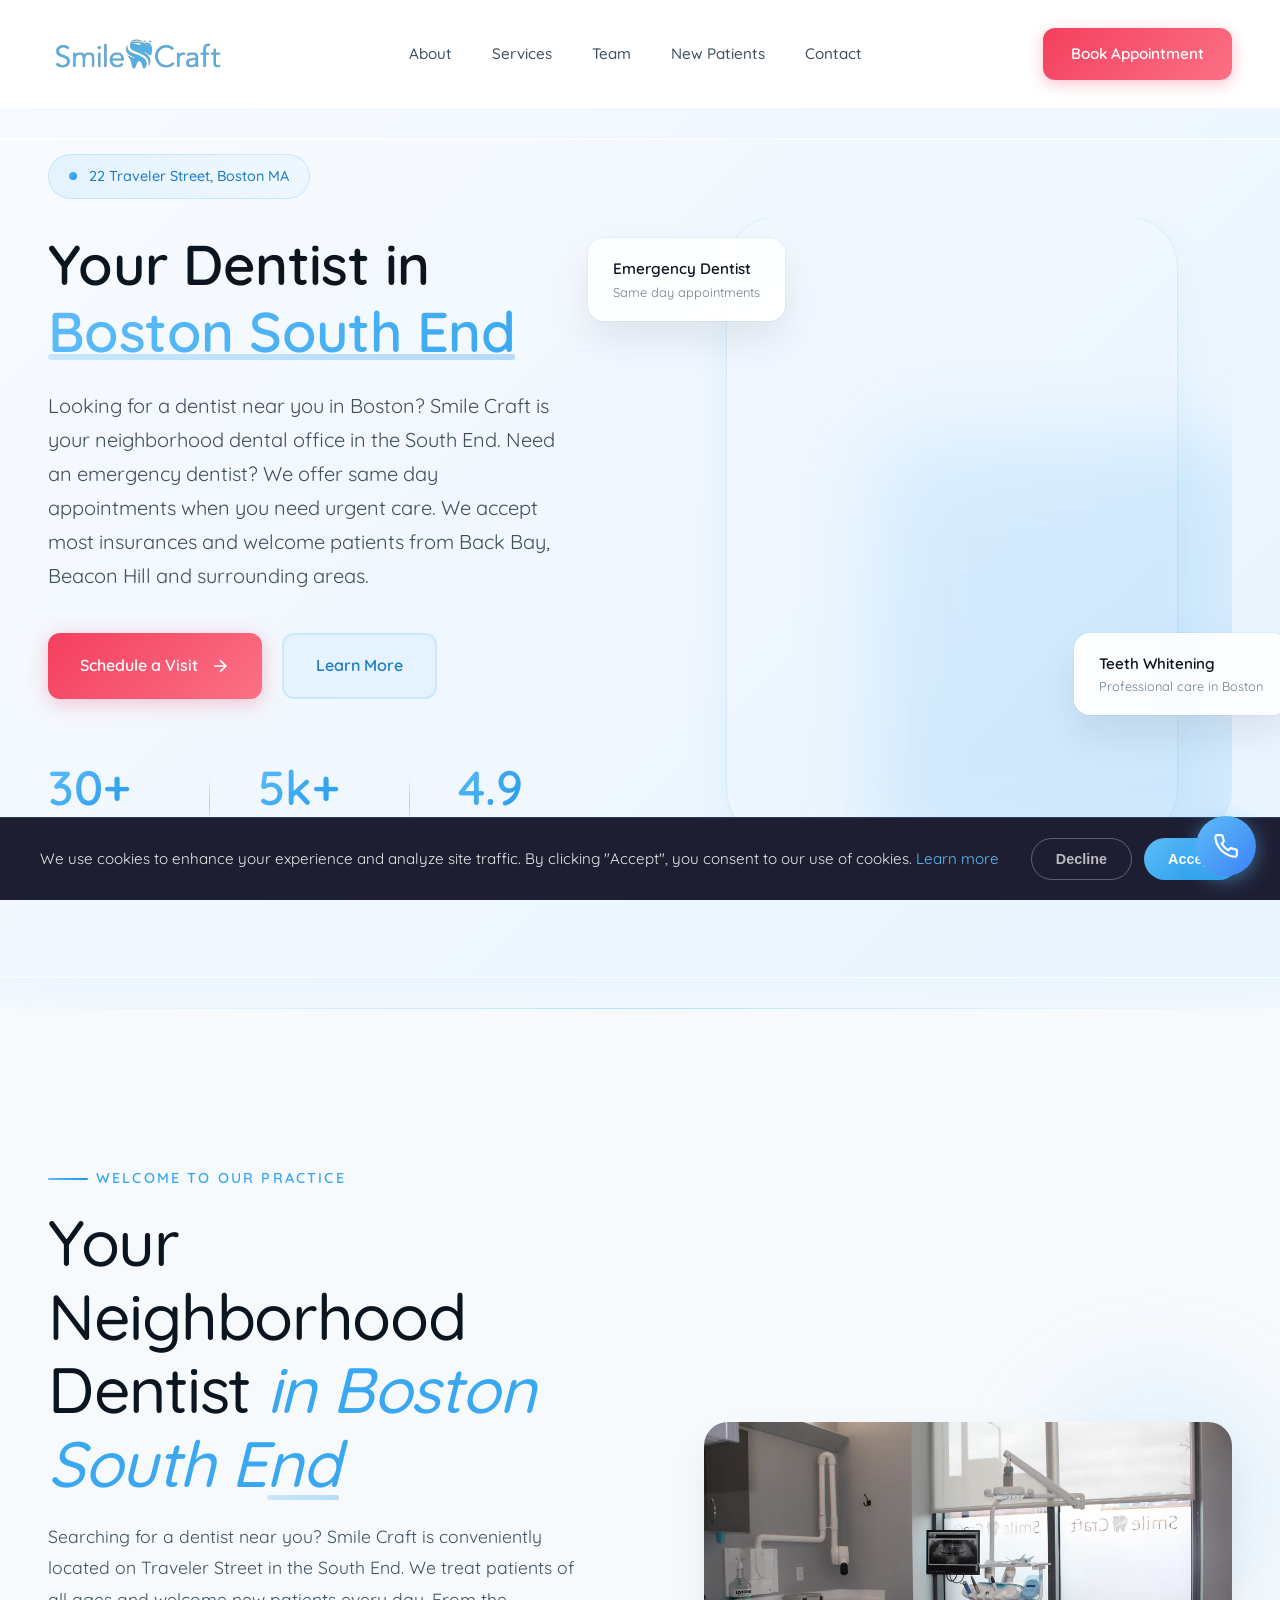
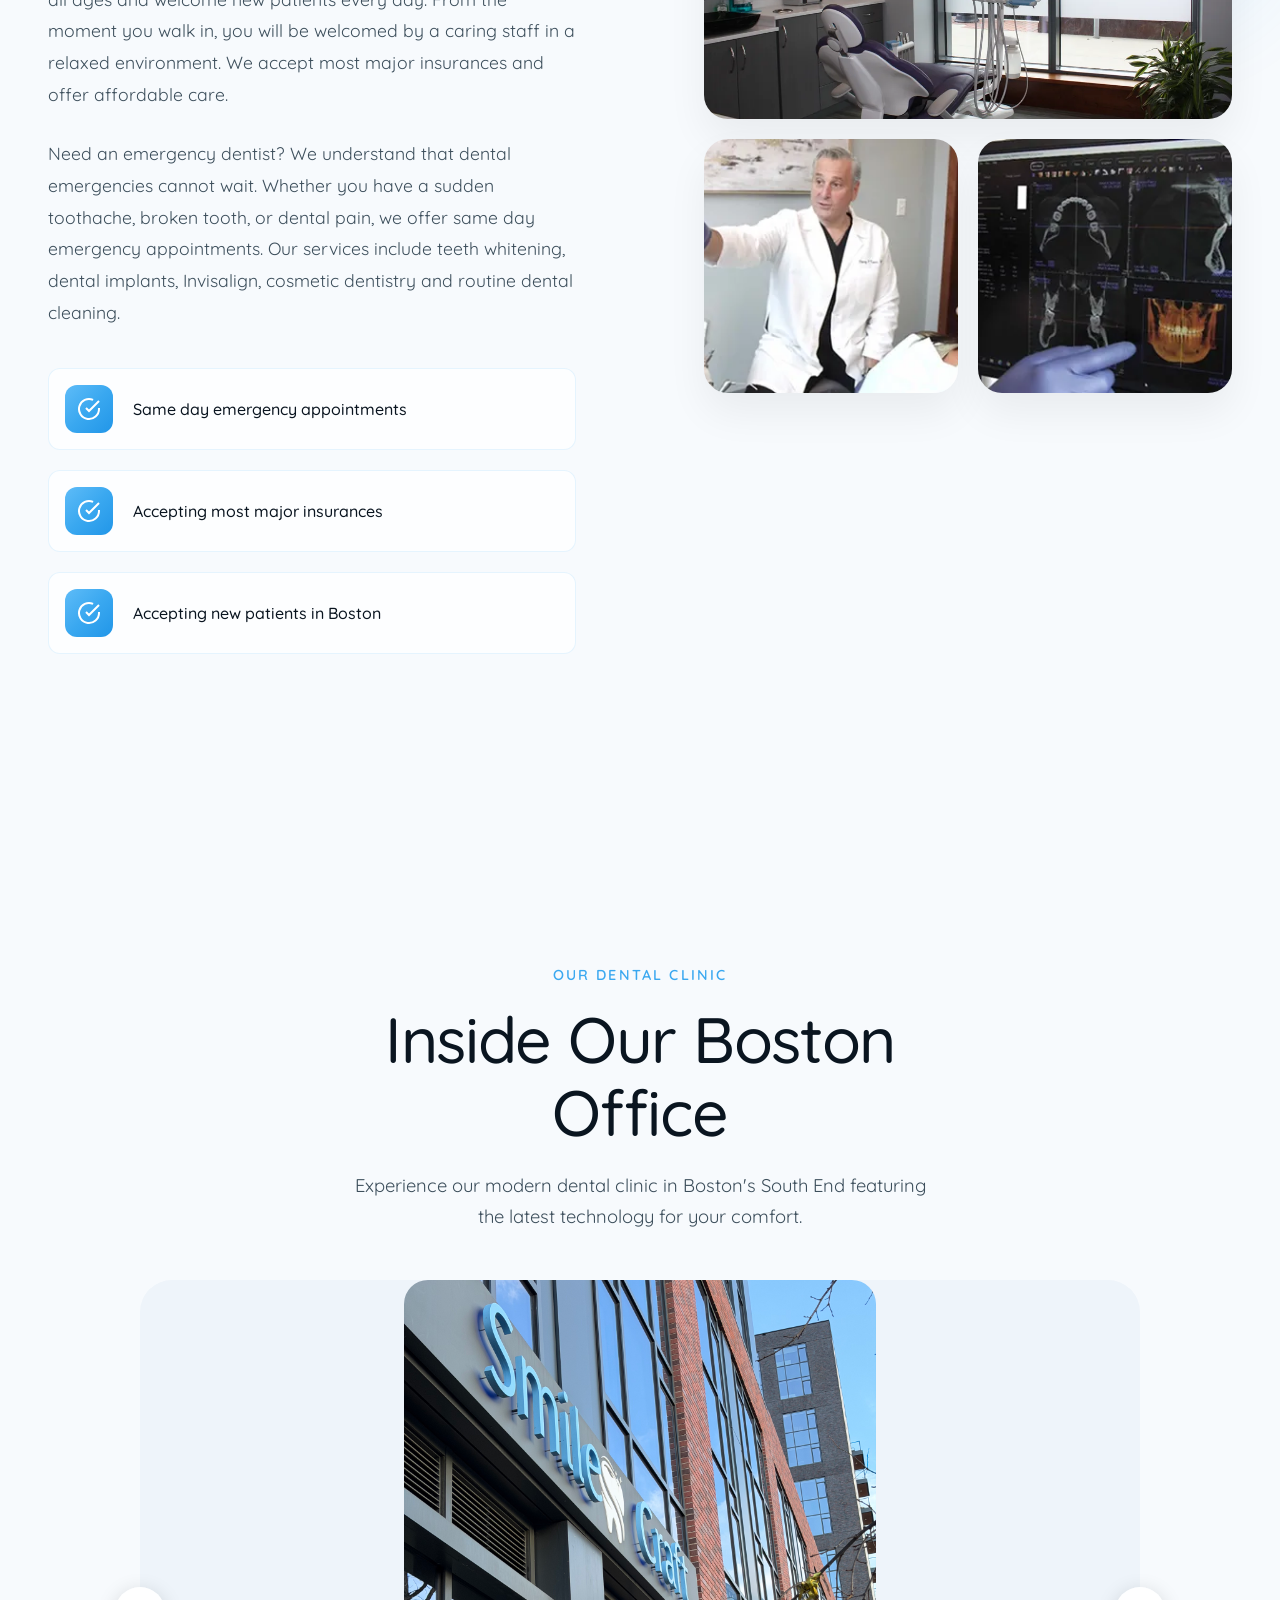
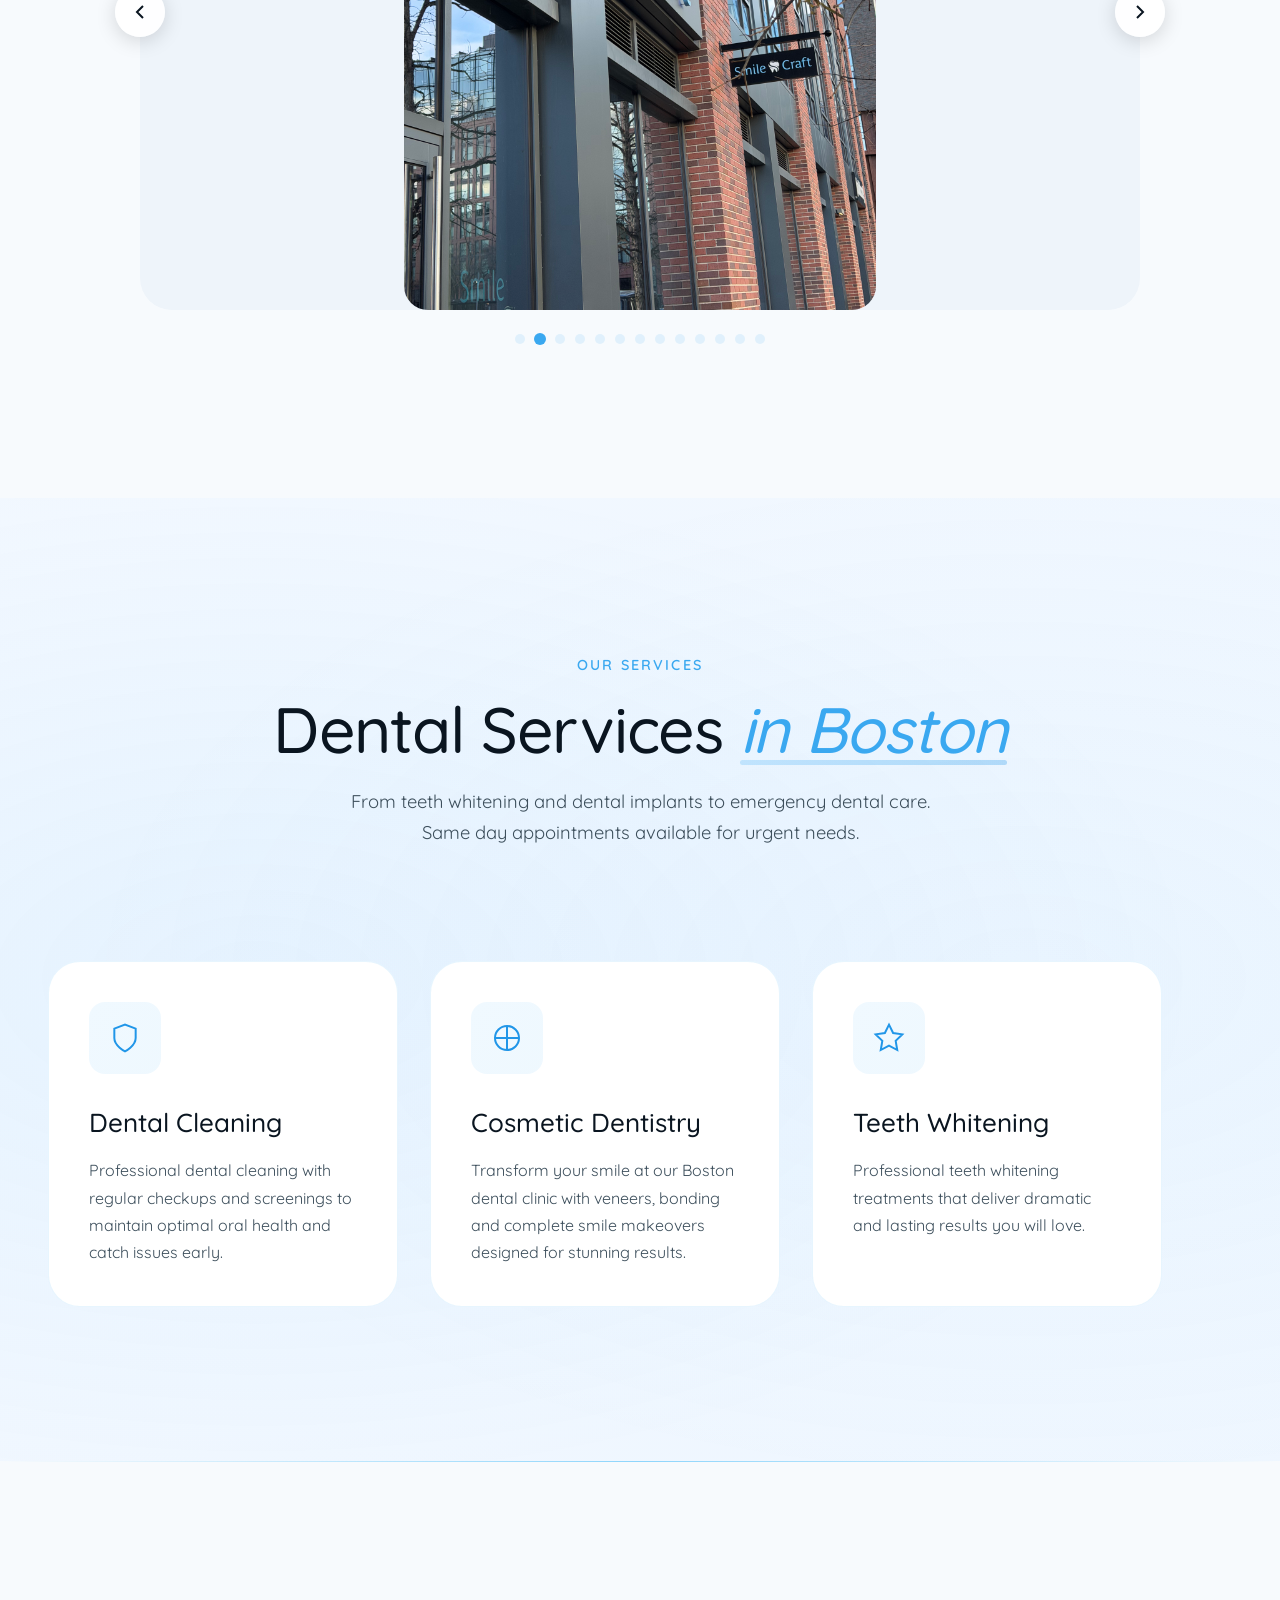
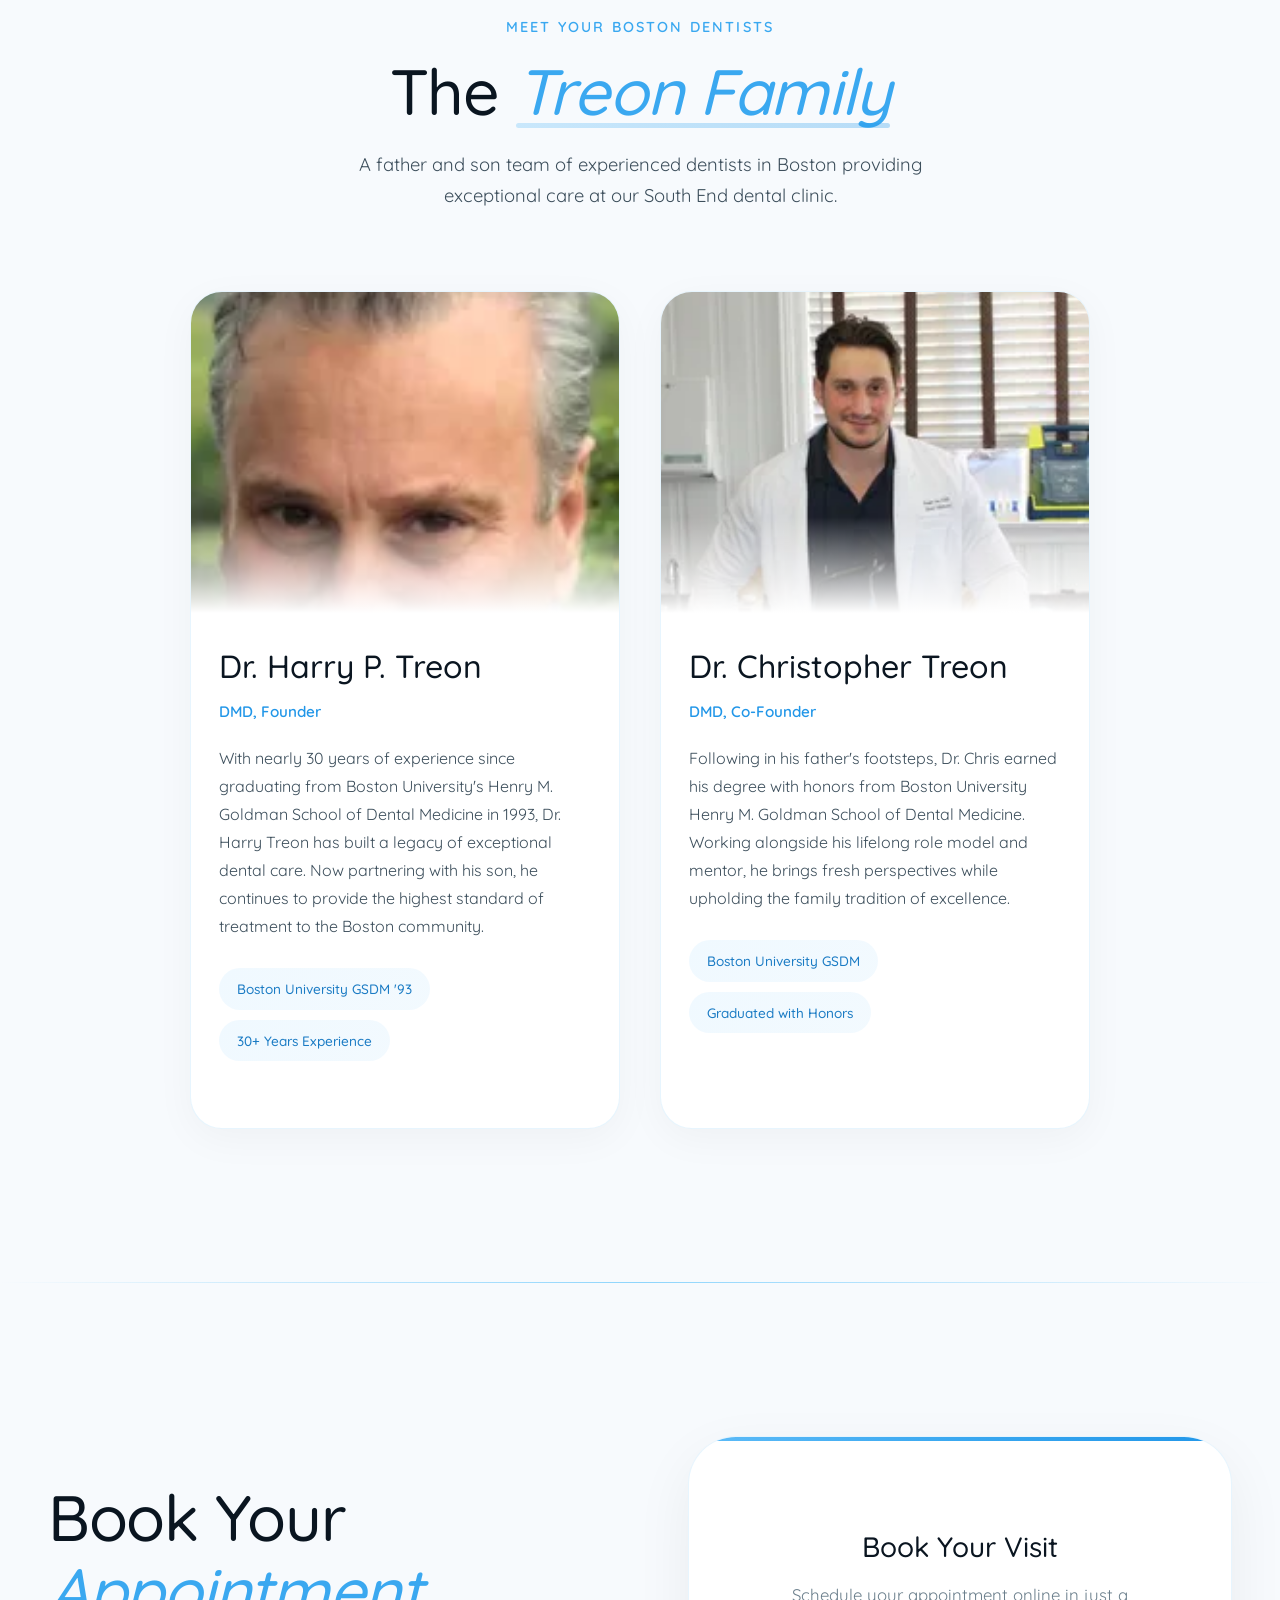
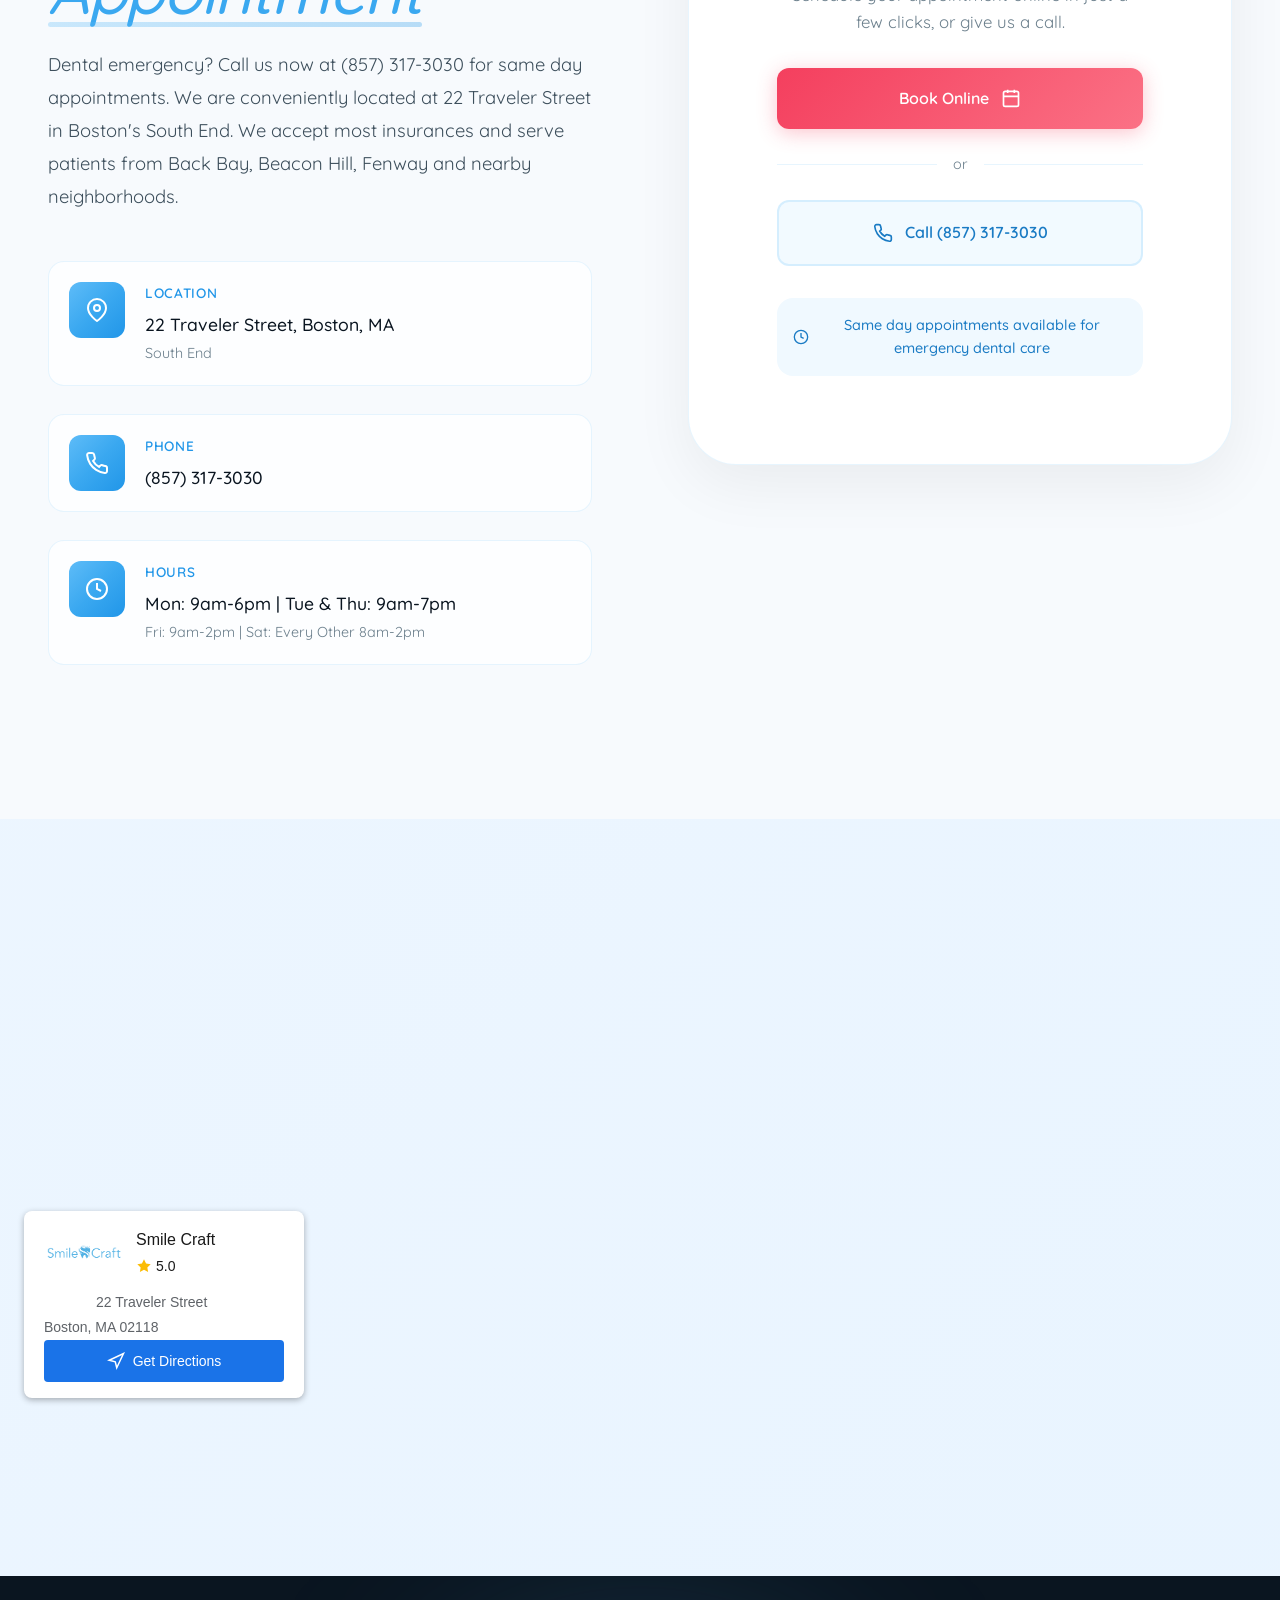
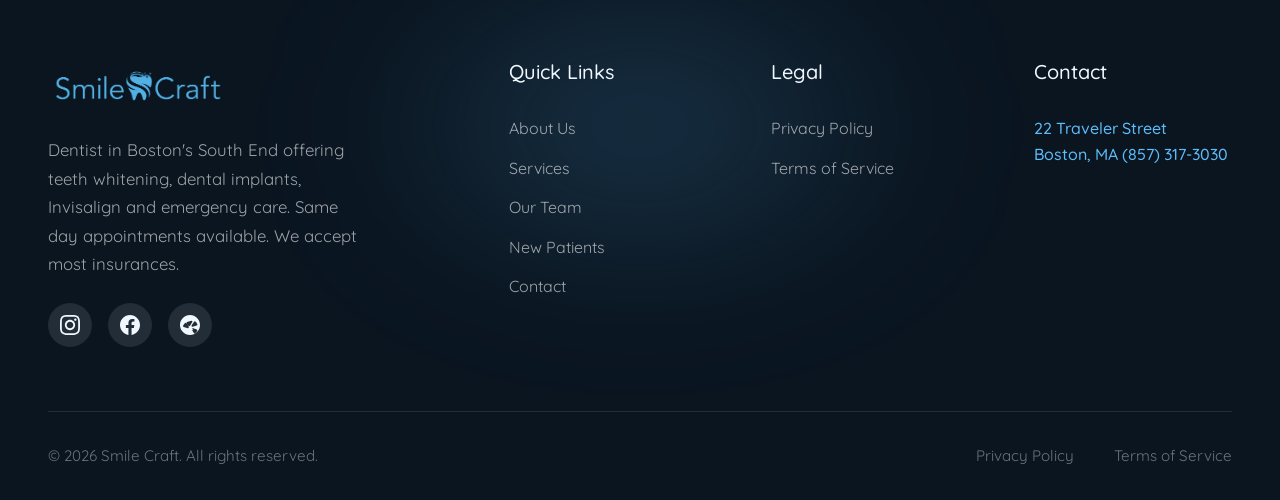
==== commit 8311f59f: "tweaks" ====
--- a/index.html
+++ b/index.html
@@ -394,11 +394,6 @@
                     <div class="slider-track">
                         <div class="slide">
                             <video autoplay muted loop playsinline>
-                                <source src="assets/videos/Smile Craft (1).mp4" type="video/mp4">
-                            </video>
-                        </div>
-                        <div class="slide">
-                            <video autoplay muted loop playsinline>
                                 <source src="assets/videos/DentalSecrateryOfficeHorizontal.mov" type="video/mp4">
                             </video>
                         </div>
@@ -615,7 +610,7 @@
                     </div>
                     <div class="team-info">
                         <h3 class="team-name">Dr. Christopher Treon</h3>
-                        <span class="team-role">DMD, Associate</span>
+                        <span class="team-role">DMD, Co-Founder</span>
                         <p class="team-bio">
                             Following in his father's footsteps, Dr. Chris earned his degree with honors 
                             from Boston University Henry M. Goldman School of Dental Medicine. Working 
@@ -823,7 +818,7 @@
             </div>
             
             <div class="footer-bottom">
-                <p>&copy; 2025 Smile Craft. All rights reserved.</p>
+                <p>&copy; 2026 Smile Craft. All rights reserved.</p>
                 <div class="footer-legal">
                     <a href="#">Privacy Policy</a>
                     <a href="#">Terms of Service</a>
@@ -881,7 +876,7 @@
                 <img src="assets/images/Christreon.webp" alt="Dr. Christopher Treon" class="modal-avatar">
                 <div class="modal-title-group">
                     <h2 class="modal-name">Christopher Treon, DMD</h2>
-                    <span class="modal-role">Associate</span>
+                    <span class="modal-role">Co-Founder</span>
                 </div>
             </div>
             <div class="modal-body">
--- a/styles.css
+++ b/styles.css
@@ -690,7 +690,6 @@
     -webkit-background-clip: text;
     -webkit-text-fill-color: transparent;
     background-clip: text;
-    font-style: italic;
     position: relative;
 }
 
@@ -3060,10 +3059,11 @@
    ============================================ */
 
 /* Lock body scroll when modal is open */
-body.modal-open,
-html:has(.doctor-modal.active) {
+body.modal-open {
     overflow: hidden !important;
-    height: 100% !important;
+    position: fixed;
+    width: 100%;
+    overflow-y: scroll;
 }
 
 .doctor-modal {
@@ -3170,10 +3170,12 @@
     color: var(--blue-600);
     text-transform: uppercase;
     letter-spacing: 0.05em;
+    font-family: 'Quicksand';
 }
 
 .modal-body {
     padding: 2rem 2.5rem 2.5rem;
+    
 }
 
 .modal-body p {
@@ -3181,6 +3183,7 @@
     line-height: 1.8;
     margin-bottom: 1.25rem;
     font-size: 1.05rem;
+    font-family: 'Quicksand';
 }
 
 .modal-body p:last-of-type {
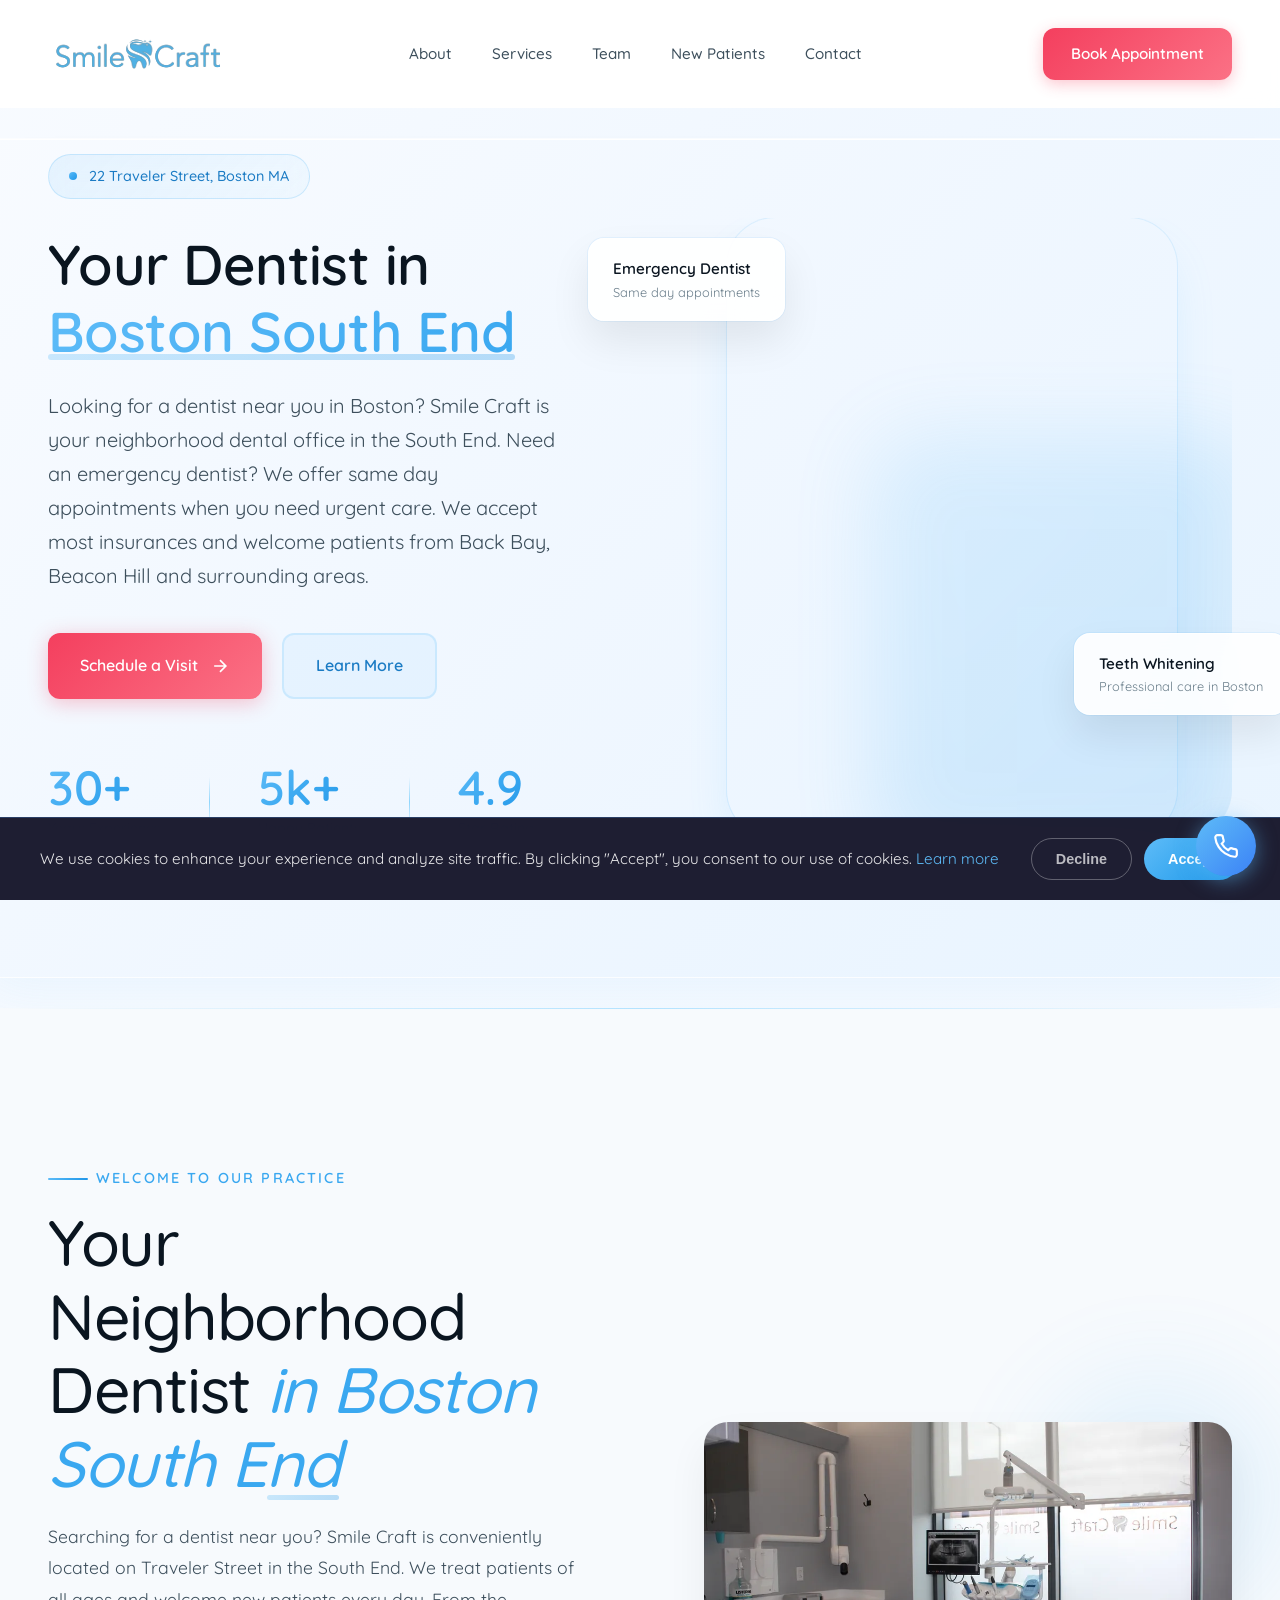
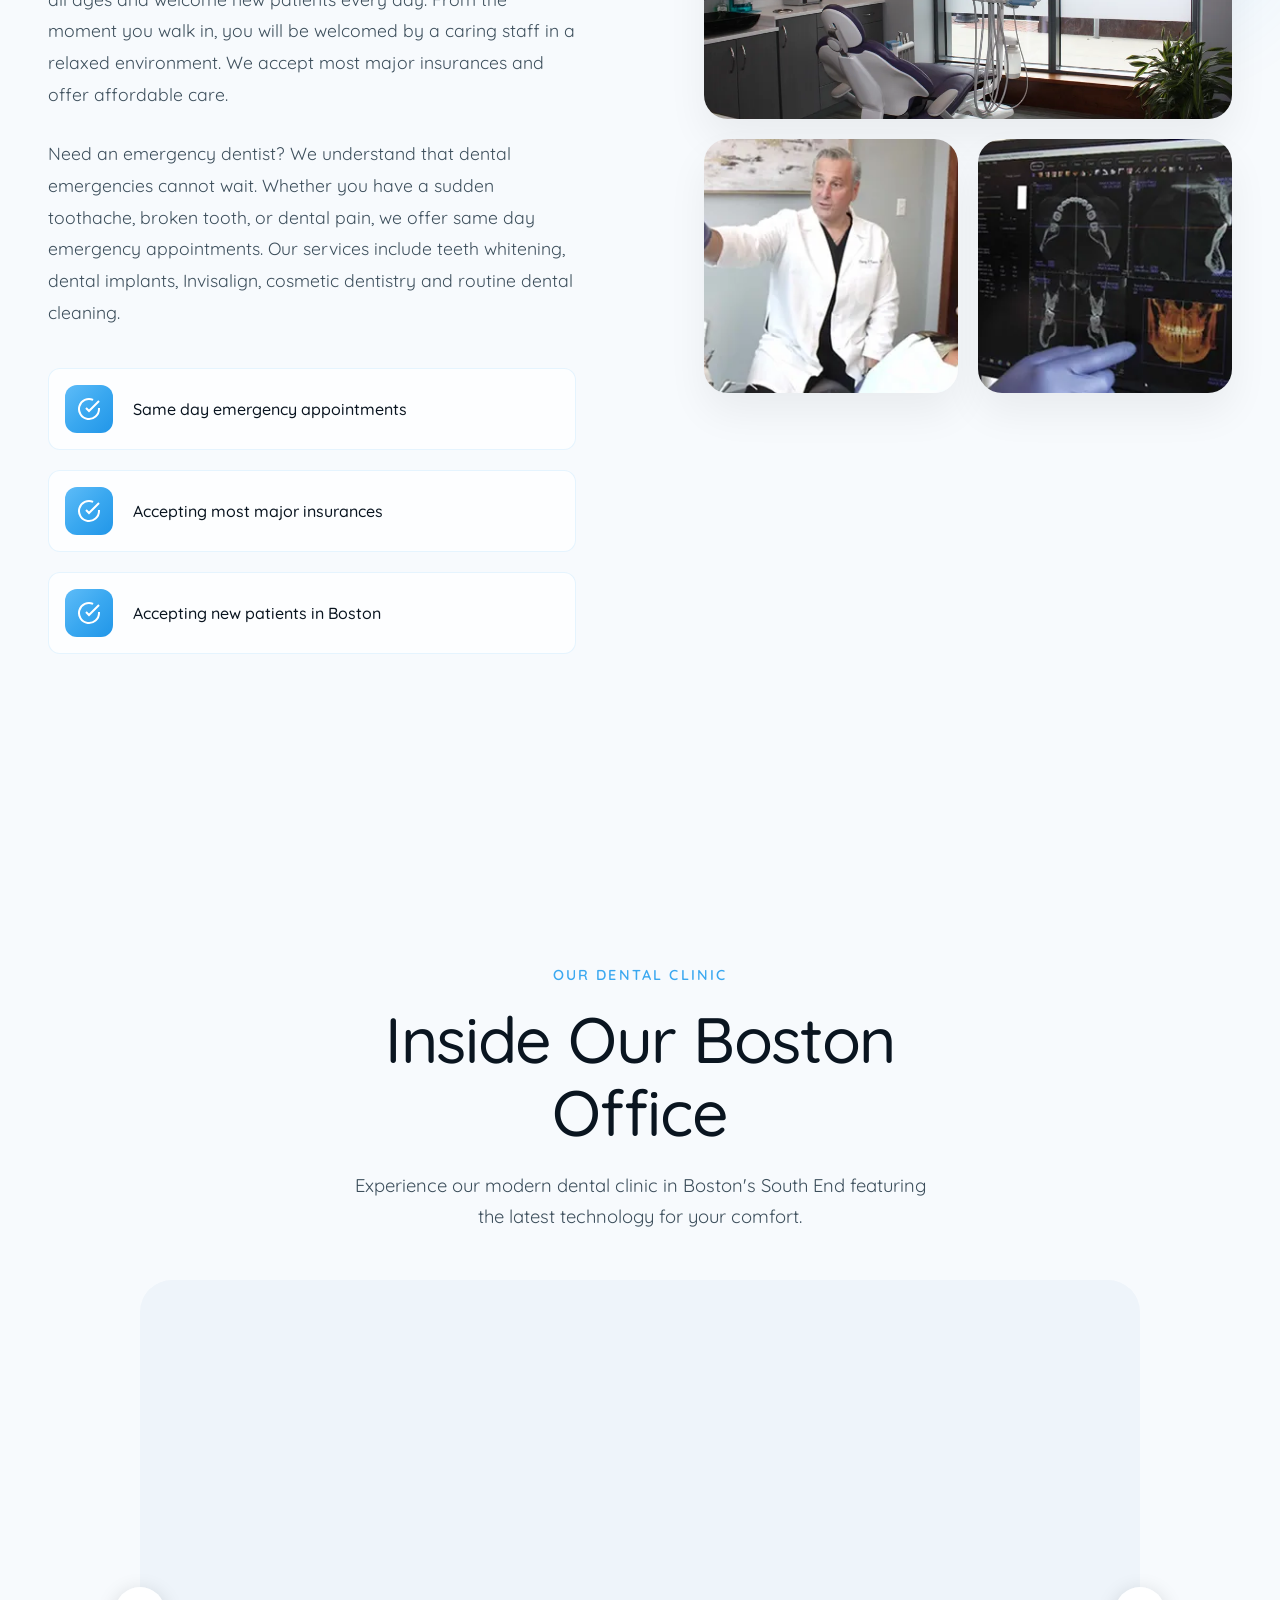
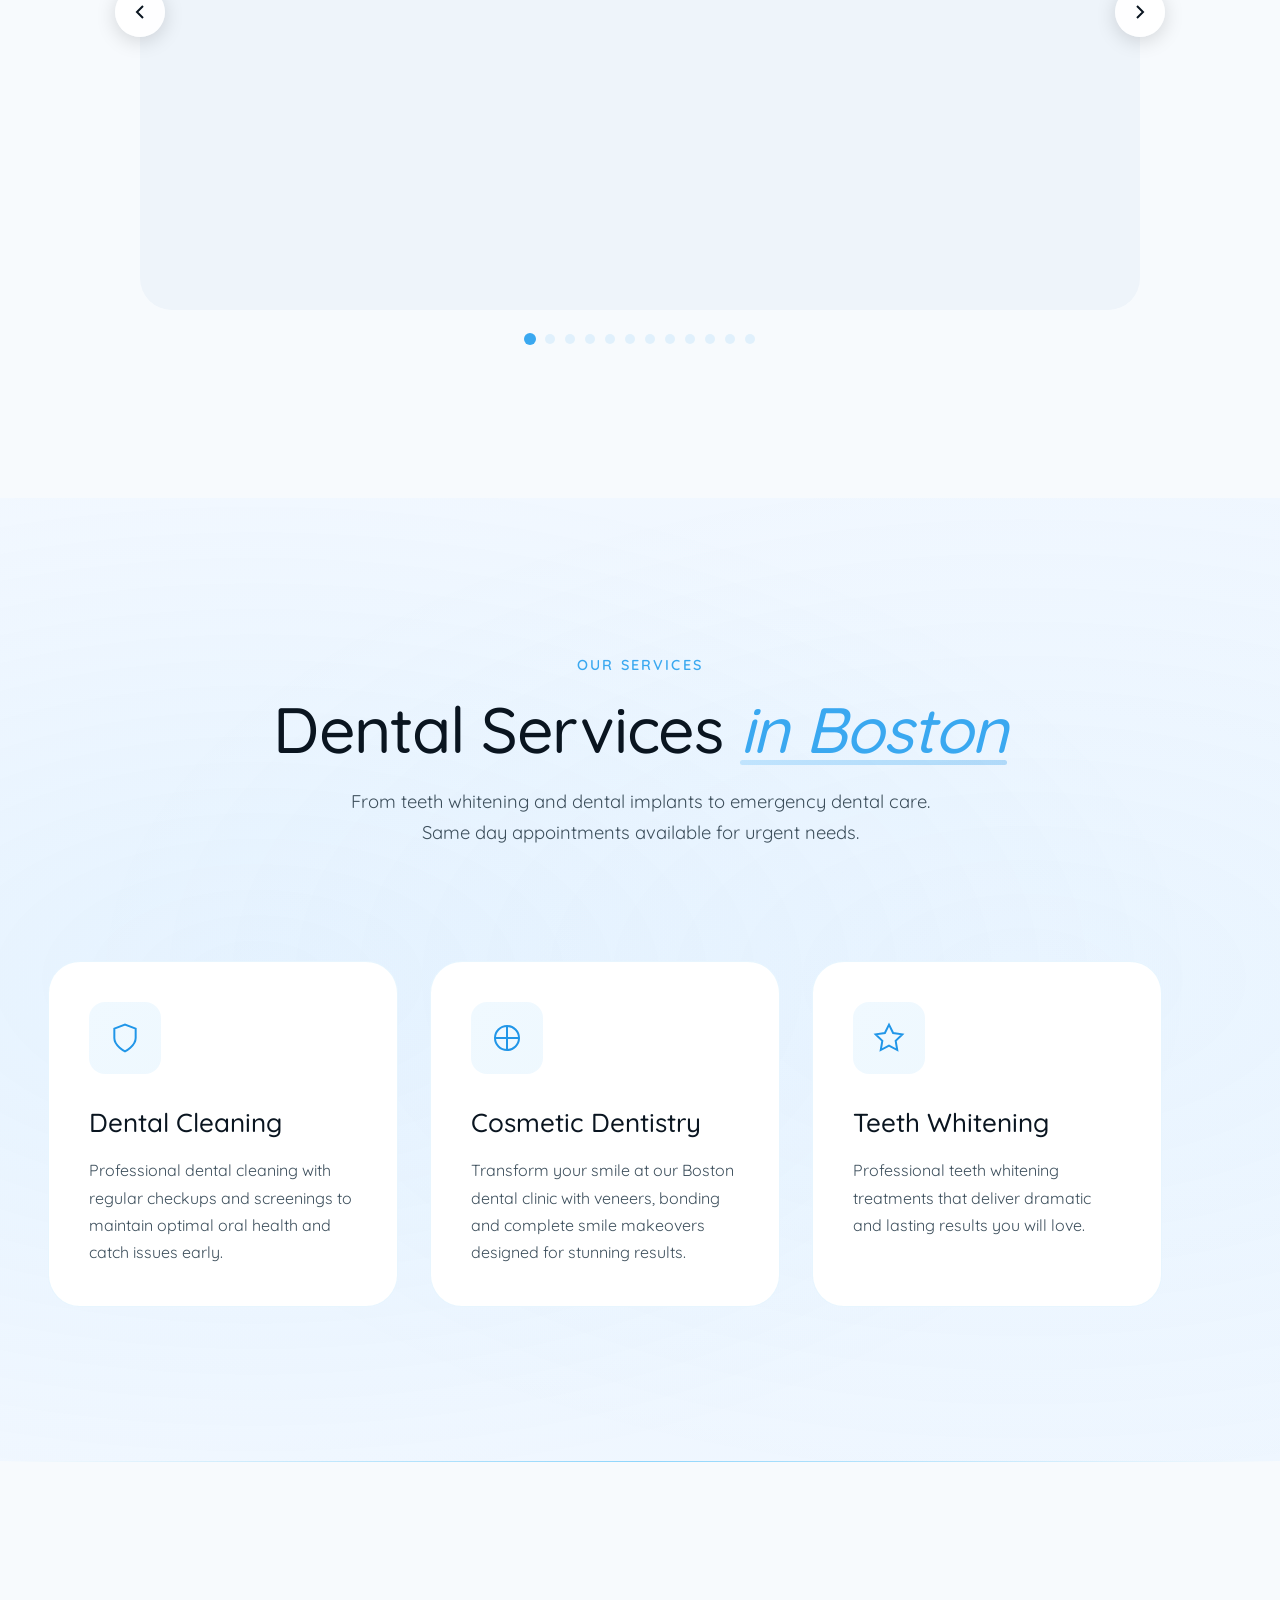
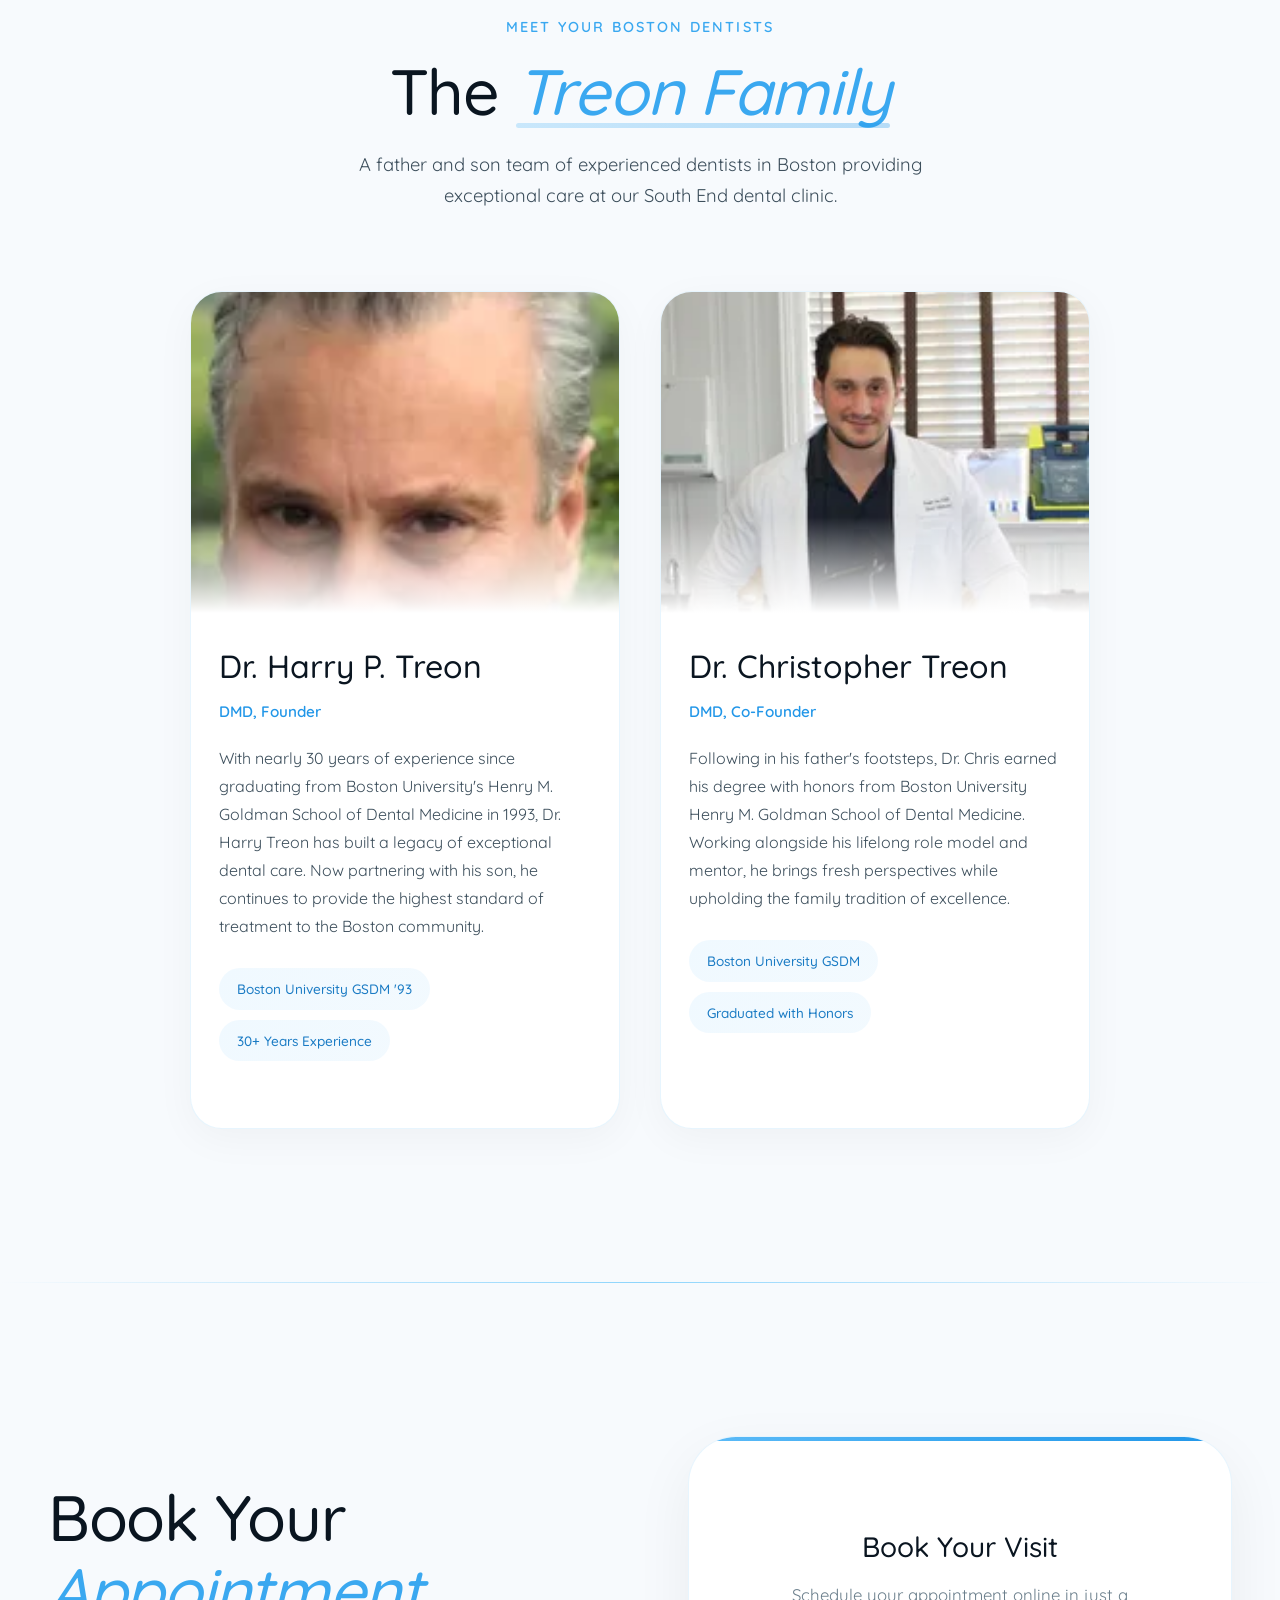
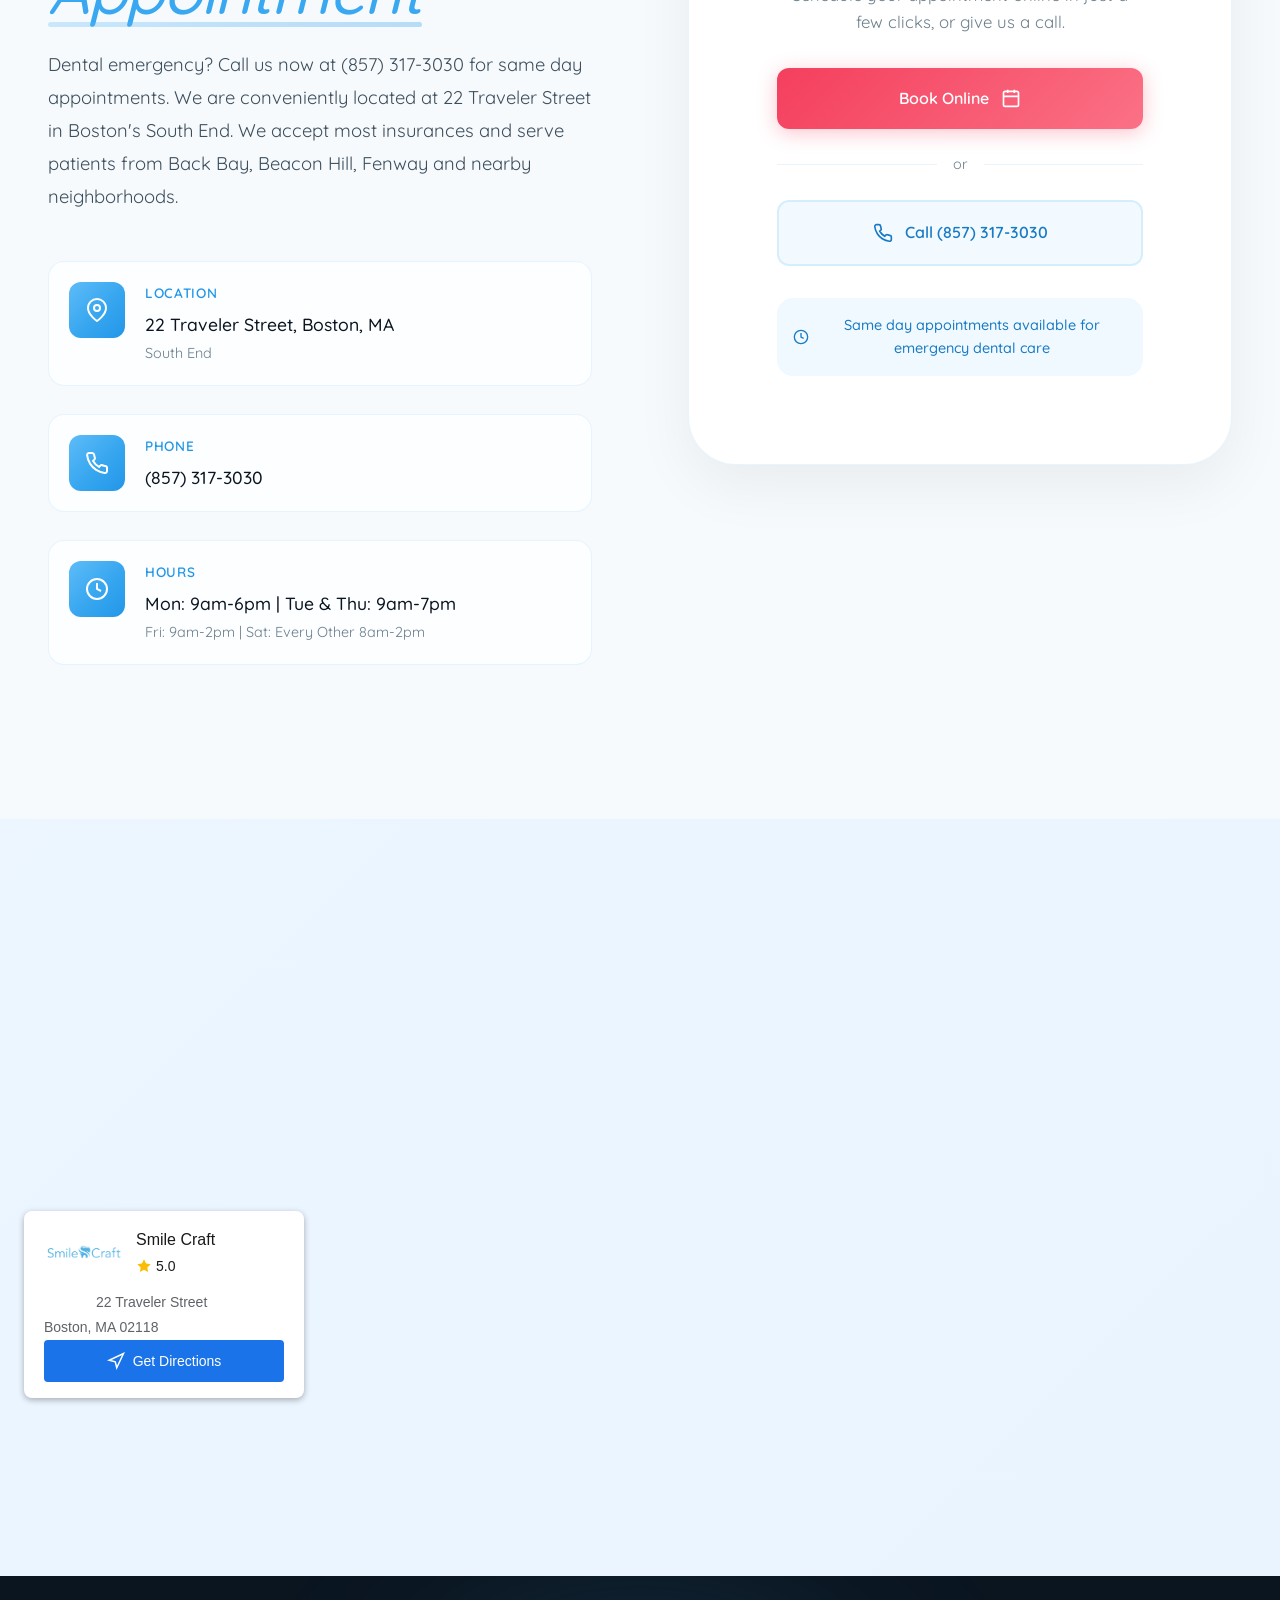
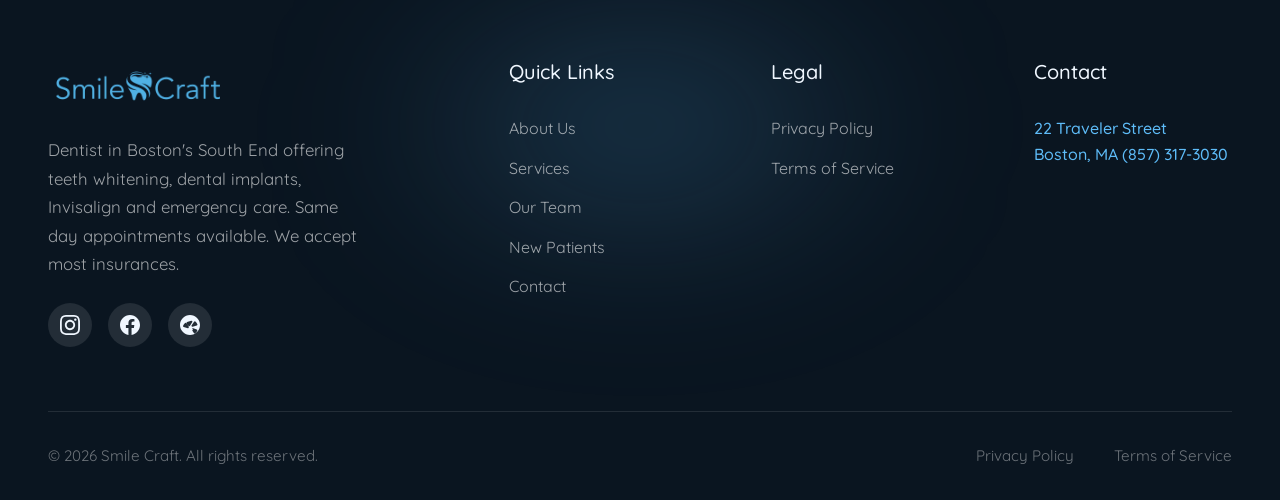
==== commit b0cd96b9: "accidental deletion" ====
--- a/index.html
+++ b/index.html
@@ -144,7 +144,7 @@
     <!-- Fonts -->
     <link rel="preconnect" href="https://fonts.googleapis.com">
     <link rel="preconnect" href="https://fonts.gstatic.com" crossorigin>
-    <link href="https://fonts.googleapis.com/css2?family=Quicksand:wght@300;400;500;600;700&display=swap" rel="stylesheet">
+    <link href="https://fonts.googleapis.com/css2?family=Quicksand:wght@400;500;600;700&display=swap" rel="stylesheet">
     
     <!-- Styles -->
     <link rel="stylesheet" href="styles.css">
@@ -166,7 +166,7 @@
     <!-- Preloader -->
     <div class="preloader" id="preloader">
         <div class="preloader-logo">
-            <img src="assets/images/SC_TEXT_RGB.png" alt="Smile Craft Dental Boston" class="preloader-icon">
+            <img src="assets/images/SC_TEXT_RGB.webp" alt="Smile Craft Dental Boston" class="preloader-icon">
         </div>
         <div class="preloader-bar">
             <div class="preloader-progress"></div>
@@ -177,7 +177,7 @@
     <nav class="nav" id="nav">
         <div class="nav-container">
             <a href="#" class="nav-logo">
-                <img src="assets/images/SC_TEXT_RGB.png" alt="Smile Craft Family Dentist Boston" class="logo-img">
+                <img src="assets/images/SC_TEXT_RGB.webp" alt="Smile Craft Family Dentist Boston" class="logo-img">
             </a>
             
             <ul class="nav-links">
@@ -277,8 +277,8 @@
                 <span class="title-highlight">Boston South End</span>
             </h1>
             <div class="hero-image-wrapper video-vertical">
-                <video id="heroVideoPlayer" autoplay muted playsinline class="hero-video">
-                    <source src="assets/videos/DentalSecrateryOffice.mov" type="video/mp4">
+                <video id="heroVideoPlayer" autoplay muted playsinline preload="metadata" class="hero-video">
+                    <source src="assets/videos/DentalSecrateryOffice.mp4" type="video/mp4">
                 </video>
                 <div class="hero-image-accent"></div>
             </div>
@@ -361,13 +361,13 @@
                 <div class="about-visual" data-animate="fade-left" data-delay="200">
                     <div class="about-image-grid">
                         <div class="about-img img-1">
-                            <img src="assets/images/Officeimg.webp" alt="Modern dental clinic in Boston South End">
+                            <img src="assets/images/Officeimg.webp" alt="Modern dental clinic in Boston South End" loading="lazy">
                         </div>
                         <div class="about-img img-2">
-                            <img src="assets/images/HarrysWithClient.webp" alt="Dr Harry Treon Boston dentist with patient">
+                            <img src="assets/images/HarrysWithClient.webp" alt="Dr Harry Treon Boston dentist with patient" loading="lazy">
                         </div>
                         <div class="about-img img-3">
-                            <img src="assets/images/XrayOfClient.webp" alt="Advanced dental imaging at Boston dental office">
+                            <img src="assets/images/XrayOfClient.webp" alt="Advanced dental imaging at Boston dental office" loading="lazy">
                         </div>
                     </div>
                     <div class="about-accent-shape"></div>
@@ -393,49 +393,45 @@
                 <div class="slider-container">
                     <div class="slider-track">
                         <div class="slide">
-                            <video autoplay muted loop playsinline>
-                                <source src="assets/videos/DentalSecrateryOfficeHorizontal.mov" type="video/mp4">
+                            <video autoplay muted loop playsinline preload="none">
+                                <source src="assets/videos/DentalSecrateryOfficeHorizontal.mp4" type="video/mp4">
                             </video>
                         </div>
                         <div class="slide">
-                            <img src="assets/images/DentalEntrance.jpeg" alt="Smile Craft dental clinic entrance in Boston South End">
-                        </div>
-                        <div class="slide">
-                            <img src="assets/images/DentalSecratery.jpeg" alt="Welcoming front desk at Boston dental office">
-                        </div>
-                        <div class="slide">
-                            <img src="assets/images/Dentist Office.jpeg" alt="Modern treatment room at Smile Craft Boston">
-                        </div>
-                        <div class="slide">
-                            <img src="assets/images/DentistEntrace.jpeg" alt="Boston dentist office on Traveler Street">
-                        </div>
-                        <div class="slide">
-                            <img src="assets/images/DentistOffice.jpeg" alt="State of the art dental equipment in Boston">
-                        </div>
-                        <div class="slide">
-                            <img src="assets/images/Entrance.jpeg" alt="Smile Craft family dentist Boston entrance">
-                        </div>
-                        <div class="slide">
-                            <img src="assets/images/Officeimg.webp" alt="Modern dental clinic in South End Boston">
-                        </div>
-                        <div class="slide">
-                            <img src="assets/images/Officeimg2.webp" alt="Advanced dental technology at Smile Craft Boston">
-                        </div>
-                        <div class="slide">
-                            <img src="assets/images/LogoInside.webp" alt="Smile Craft dentist Boston interior">
-                        </div>
-                        <div class="slide">
-                            <img src="assets/images/LogoOutside.webp" alt="Smile Craft dental clinic Boston exterior">
-                        </div>
-                        <div class="slide">
-                            <img src="assets/images/ClientSmiling.webp" alt="Happy patient at Boston family dentist">
-                        </div>
-                        <div class="slide">
-                            <img src="assets/images/MoreOfficeImages.webp" alt="Boston dental clinic comfortable waiting area">
-                        </div>
-                    </div>
-                </div>
-                
+                            <img src="assets/images/DentalEntrance.webp" alt="Smile Craft dental clinic entrance in Boston South End" loading="lazy">
+                        </div>
+                        <div class="slide">
+                            <img src="assets/images/DentalSecratery.webp" alt="Welcoming front desk at Boston dental office" loading="lazy">
+                        </div>
+                        <div class="slide">
+                            <img src="assets/images/Dentist_Office.webp" alt="Modern treatment room at Smile Craft Boston" loading="lazy">
+                        </div>
+                        <div class="slide">
+                            <img src="assets/images/DentistEntrace.webp" alt="Boston dentist office on Traveler Street" loading="lazy">
+                        </div>
+                        <div class="slide">
+                            <img src="assets/images/DentistOffice.webp" alt="State of the art dental equipment in Boston" loading="lazy">
+                        </div>
+                        <div class="slide">
+                            <img src="assets/images/Entrance.webp" alt="Smile Craft family dentist Boston entrance" loading="lazy">
+                        </div>
+                        <div class="slide">
+                            <img src="assets/images/Officeimg.webp" alt="Modern dental clinic in South End Boston" loading="lazy">
+                        </div>
+                        <div class="slide">
+                            <img src="assets/images/Officeimg2.webp" alt="Advanced dental technology at Smile Craft Boston" loading="lazy">
+                        </div>
+                        <div class="slide">
+                            <img src="assets/images/LogoInside.webp" alt="Smile Craft dentist Boston interior" loading="lazy">
+                        </div>
+                        <div class="slide">
+                            <img src="assets/images/LogoOutside.webp" alt="Smile Craft dental clinic Boston exterior" loading="lazy">
+                        </div>
+                        <div class="slide">
+                            <img src="assets/images/ClientSmiling.webp" alt="Happy patient at Boston family dentist" loading="lazy">
+                        </div>
+                    </div>
+                </div>
                 <!-- Navigation Arrows -->
                 <button class="slider-nav slider-prev" aria-label="Previous slide">
                     <svg width="24" height="24" viewBox="0 0 24 24" fill="none" stroke="currentColor" stroke-width="2">
@@ -583,7 +579,7 @@
             <div class="team-grid">
                 <div class="team-card" data-animate="fade-up" data-delay="100" data-modal="harry" role="button" tabindex="0">
                     <div class="team-image">
-                        <img src="assets/images/HarryTreon.webp" alt="Dr Harry Treon DMD family dentist Boston South End">
+                        <img src="assets/images/HarryTreon.webp" alt="Dr Harry Treon DMD family dentist Boston South End" loading="lazy">
                         <div class="team-image-overlay"></div>
                     </div>
                     <div class="team-info">
@@ -605,7 +601,7 @@
                 
                 <div class="team-card" data-animate="fade-up" data-delay="200" data-modal="chris" role="button" tabindex="0">
                     <div class="team-image">
-                        <img src="assets/images/Christreon.webp" alt="Dr Christopher Treon DMD cosmetic dentist Boston">
+                        <img src="assets/images/Christreon.webp" alt="Dr Christopher Treon DMD cosmetic dentist Boston" loading="lazy">
                         <div class="team-image-overlay"></div>
                     </div>
                     <div class="team-info">
@@ -741,7 +737,7 @@
             </iframe>
             <div class="map-info-card">
                 <div class="map-info-header">
-                    <img src="assets/images/SC_TEXT_RGB.png" alt="" class="map-logo">
+                    <img src="assets/images/SC_TEXT_RGB.webp" alt="" class="map-logo" loading="lazy">
                     <div>
                     <h4>Smile Craft</h4>
                         <span class="map-rating">
@@ -767,7 +763,7 @@
             <div class="footer-grid">
                 <div class="footer-brand">
                     <a href="#" class="footer-logo">
-                        <img src="assets/images/SC_TEXT_RGB.png" alt="Smile Craft Dental Clinic Boston" class="logo-img">
+                        <img src="assets/images/SC_TEXT_RGB.webp" alt="Smile Craft Dental Clinic Boston" class="logo-img">
                     </a>
                     <p class="footer-tagline">
                         Dentist in Boston's South End offering teeth whitening, dental implants, Invisalign and emergency care. Same day appointments available. We accept most insurances.
@@ -837,7 +833,7 @@
                 </svg>
             </button>
             <div class="modal-header">
-                <img src="assets/images/HarryTreon.webp" alt="Dr. Harry P. Treon" class="modal-avatar">
+                <img src="assets/images/HarryTreon.webp" alt="Dr. Harry P. Treon" class="modal-avatar" loading="lazy">
                 <div class="modal-title-group">
                     <h2 class="modal-name">Harry P. Treon, DMD</h2>
                     <span class="modal-role">Founder</span>
@@ -853,11 +849,11 @@
                 <div class="modal-missions">
                     <h3>See Our Missions</h3>
                     <div class="missions-gallery">
-                        <img src="assets/images/Mission1.webp" alt="Dental Brigade Mission 1">
-                        <img src="assets/images/Mission2.webp" alt="Dental Brigade Mission 2">
-                        <img src="assets/images/Mission3.webp" alt="Dental Brigade Mission 3">
-                        <img src="assets/images/Mission4.webp" alt="Dental Brigade Mission 4">
-                        <img src="assets/images/Mission5.webp" alt="Dental Brigade Mission 5">
+                        <img src="assets/images/Mission1.webp" alt="Dental Brigade Mission 1" loading="lazy">
+                        <img src="assets/images/Mission2.webp" alt="Dental Brigade Mission 2" loading="lazy">
+                        <img src="assets/images/Mission3.webp" alt="Dental Brigade Mission 3" loading="lazy">
+                        <img src="assets/images/Mission4.webp" alt="Dental Brigade Mission 4" loading="lazy">
+                        <img src="assets/images/Mission5.webp" alt="Dental Brigade Mission 5" loading="lazy">
                     </div>
                 </div>
             </div>
@@ -873,7 +869,7 @@
                 </svg>
             </button>
             <div class="modal-header">
-                <img src="assets/images/Christreon.webp" alt="Dr. Christopher Treon" class="modal-avatar">
+                <img src="assets/images/Christreon.webp" alt="Dr. Christopher Treon" class="modal-avatar" loading="lazy">
                 <div class="modal-title-group">
                     <h2 class="modal-name">Christopher Treon, DMD</h2>
                     <span class="modal-role">Co-Founder</span>
@@ -891,11 +887,11 @@
                 <div class="modal-missions">
                     <h3>See Our Missions</h3>
                     <div class="missions-gallery">
-                        <img src="assets/images/Mission1.webp" alt="Dental Brigade Mission 1">
-                        <img src="assets/images/Mission2.webp" alt="Dental Brigade Mission 2">
-                        <img src="assets/images/Mission3.webp" alt="Dental Brigade Mission 3">
-                        <img src="assets/images/Mission4.webp" alt="Dental Brigade Mission 4">
-                        <img src="assets/images/Mission5.webp" alt="Dental Brigade Mission 5">
+                        <img src="assets/images/Mission1.webp" alt="Dental Brigade Mission 1" loading="lazy">
+                        <img src="assets/images/Mission2.webp" alt="Dental Brigade Mission 2" loading="lazy">
+                        <img src="assets/images/Mission3.webp" alt="Dental Brigade Mission 3" loading="lazy">
+                        <img src="assets/images/Mission4.webp" alt="Dental Brigade Mission 4" loading="lazy">
+                        <img src="assets/images/Mission5.webp" alt="Dental Brigade Mission 5" loading="lazy">
                     </div>
                 </div>
             </div>
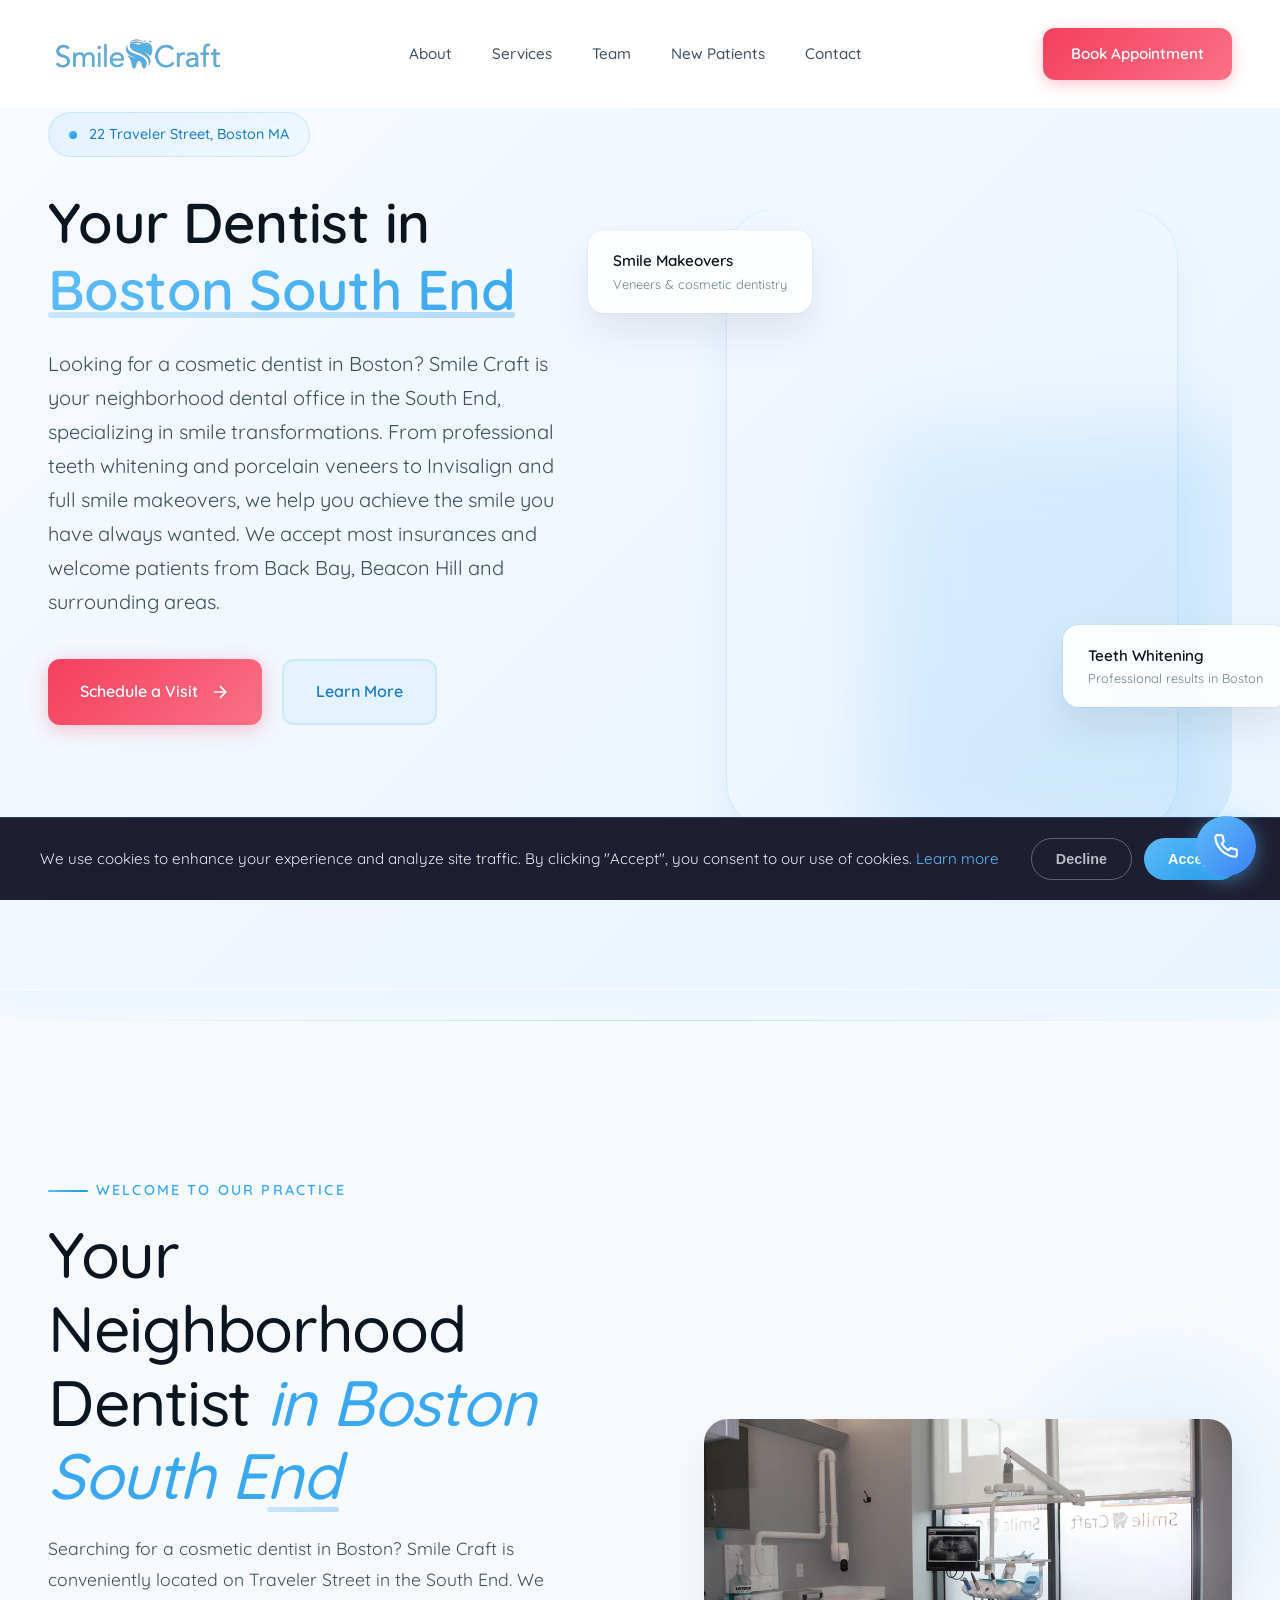
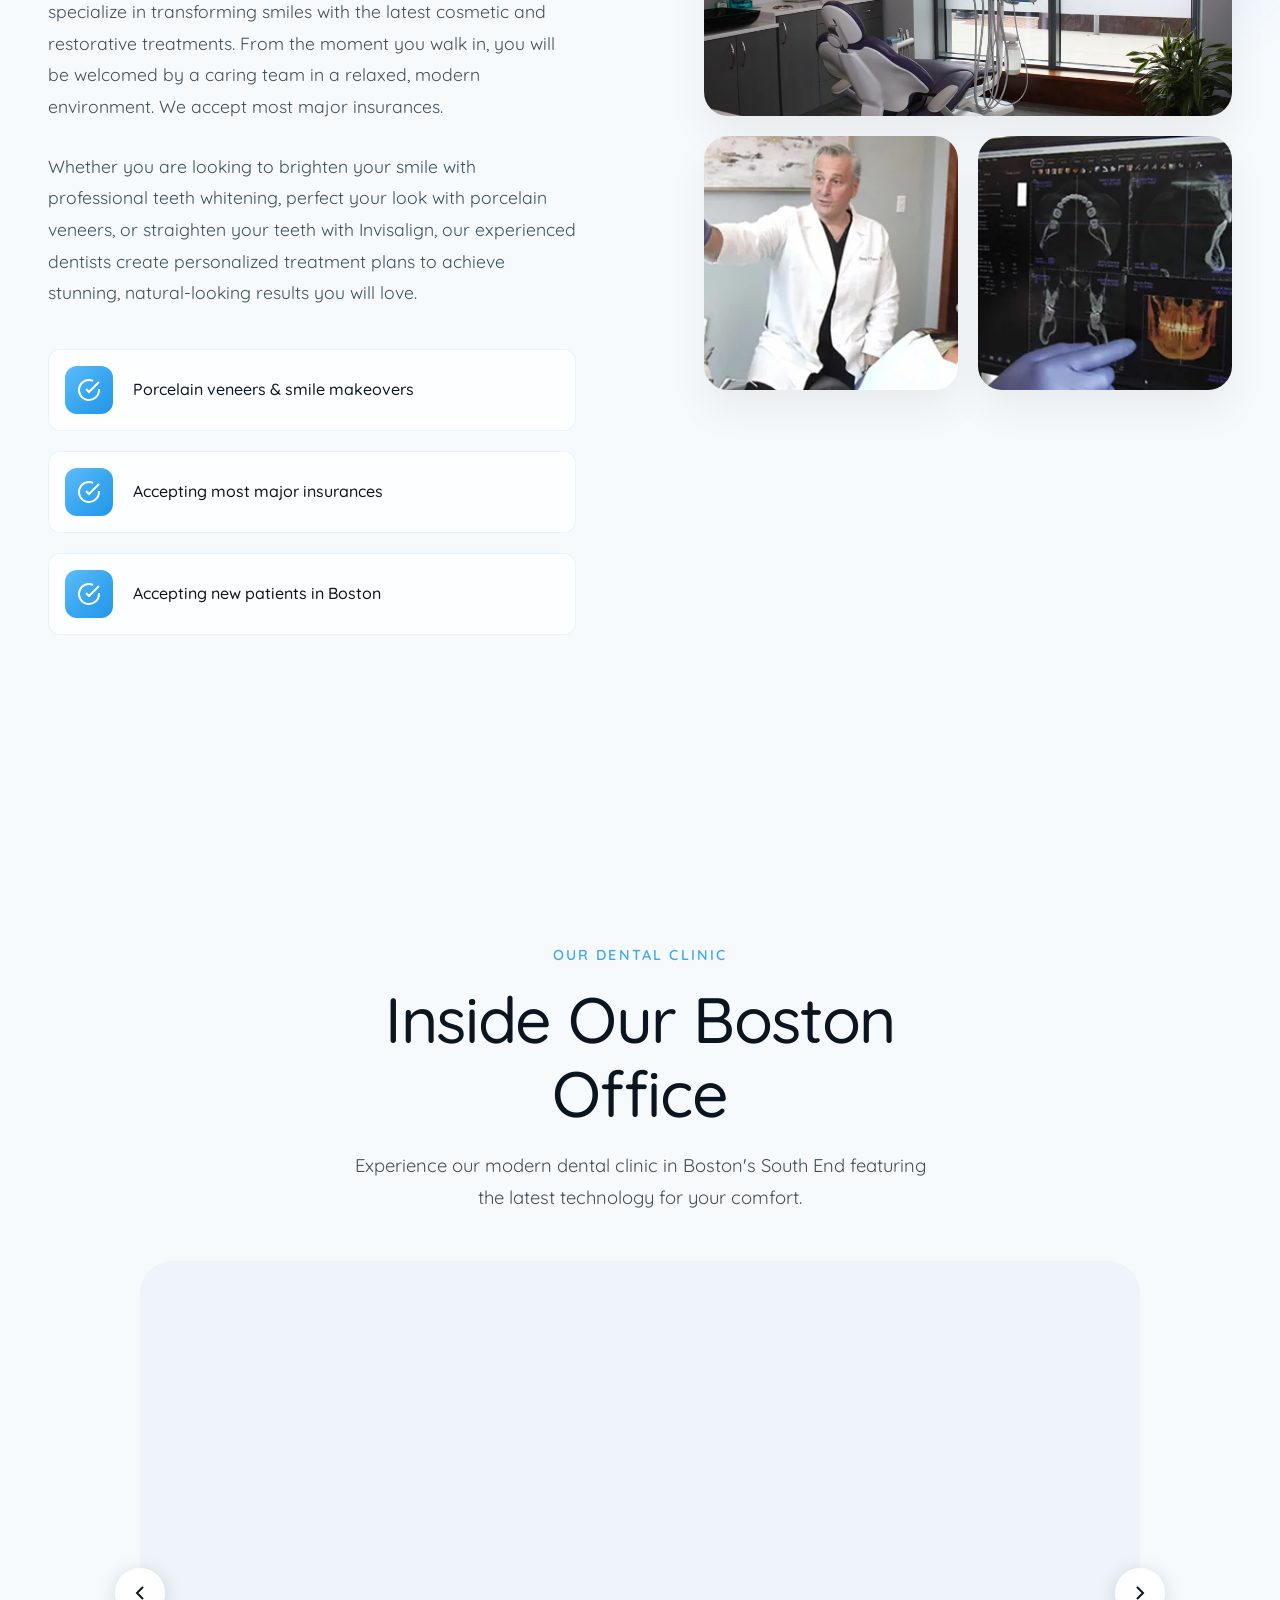
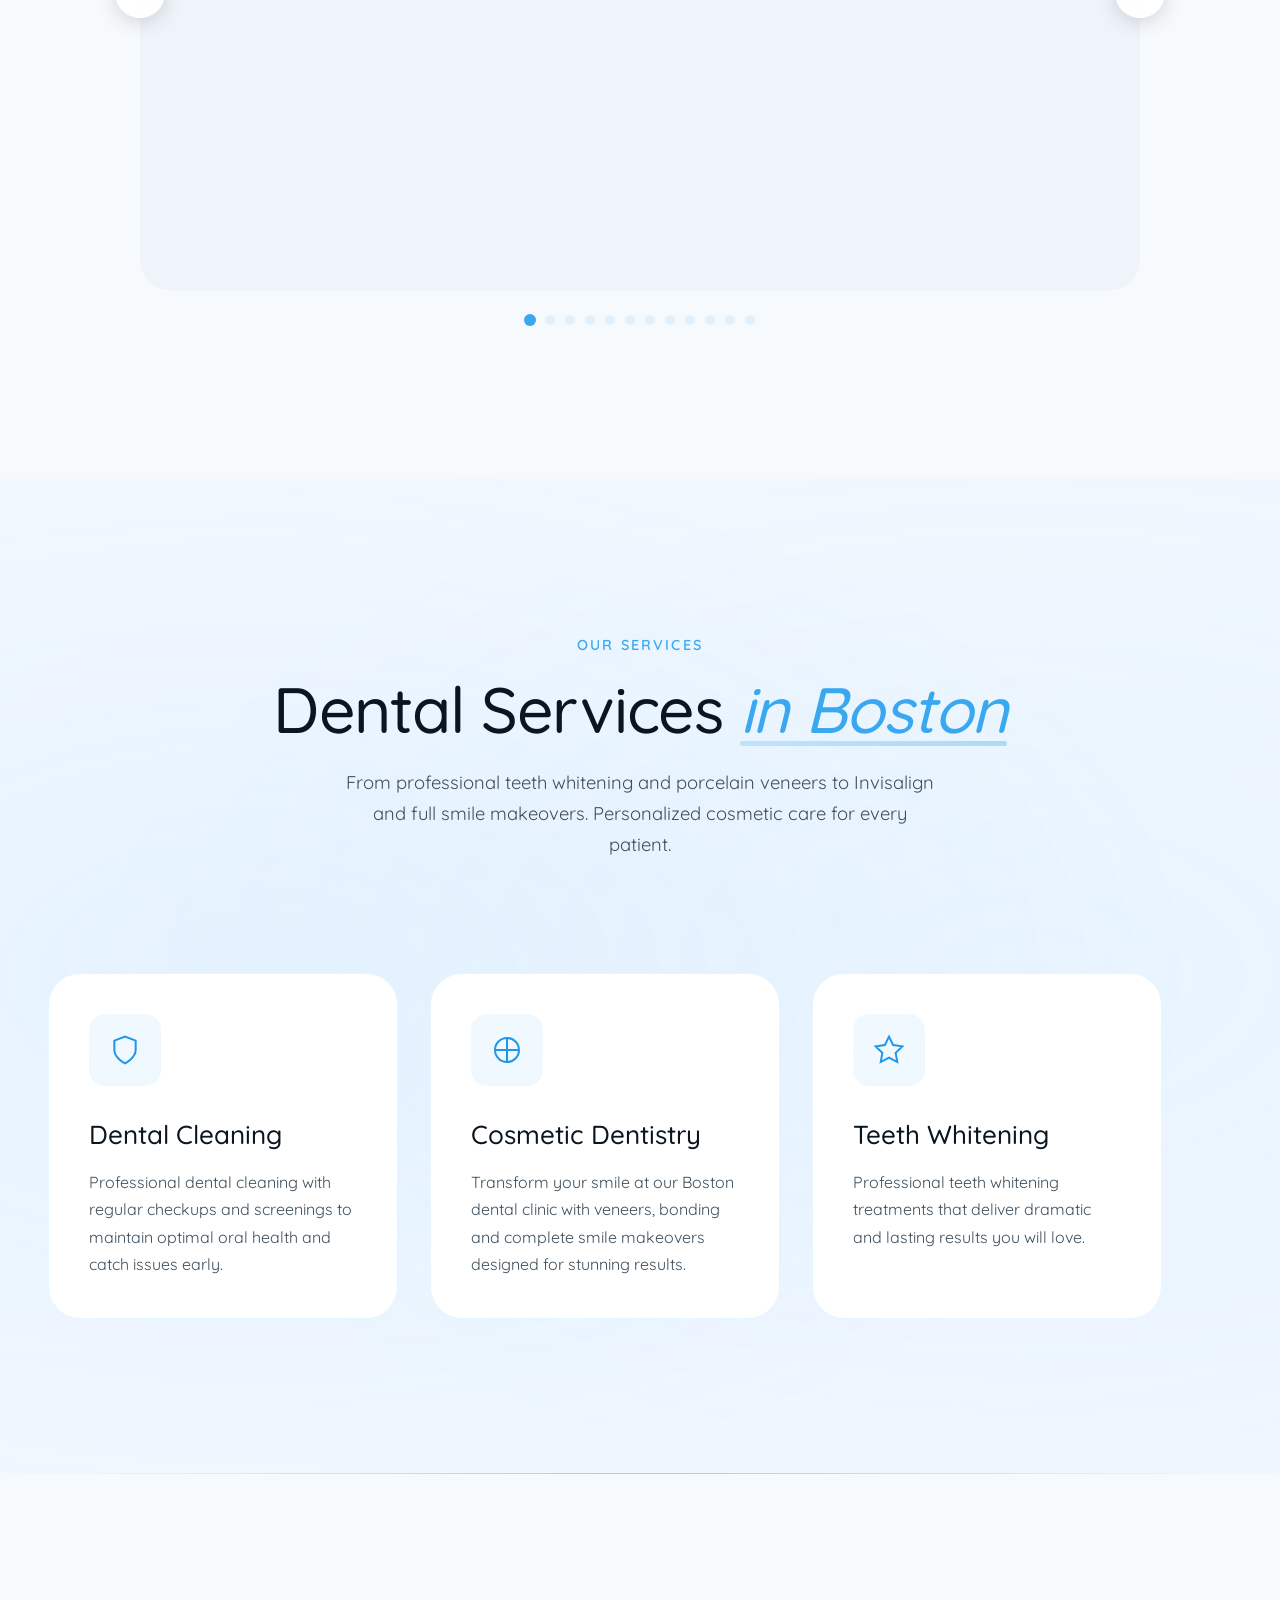
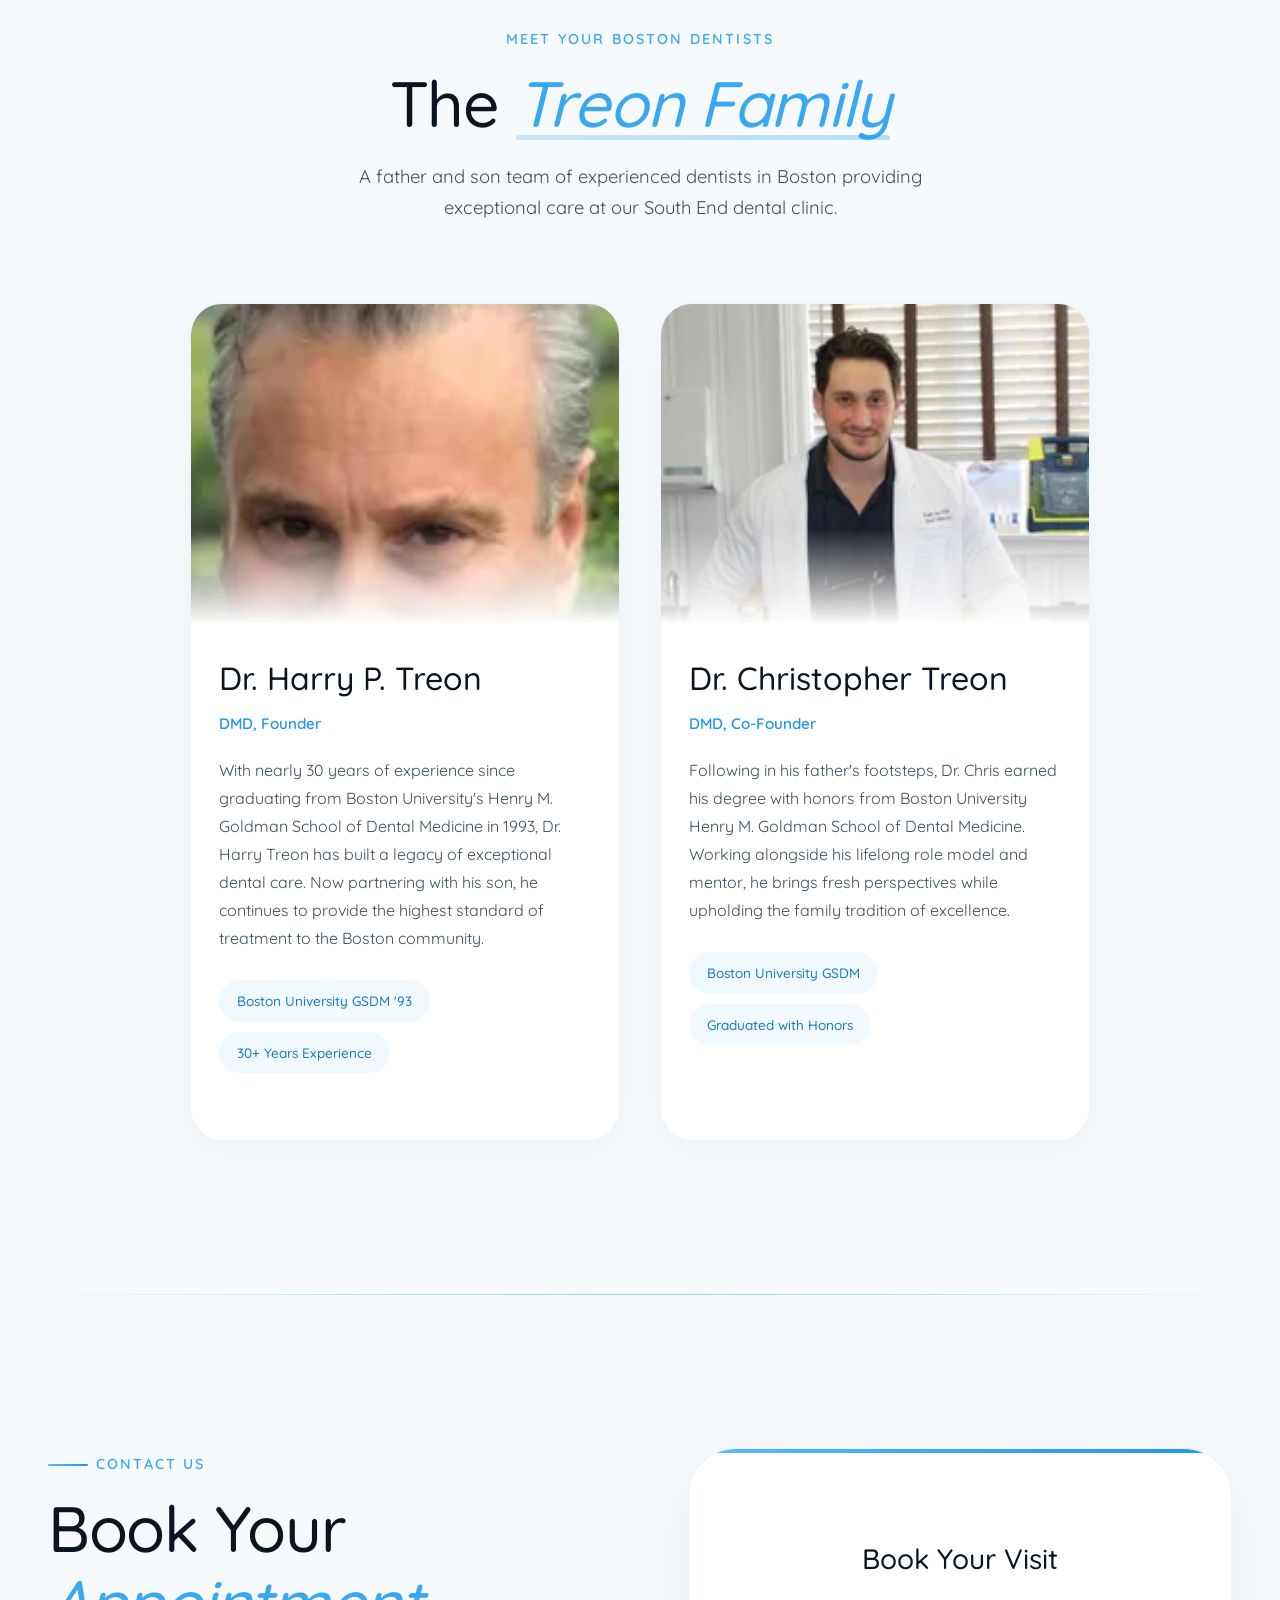
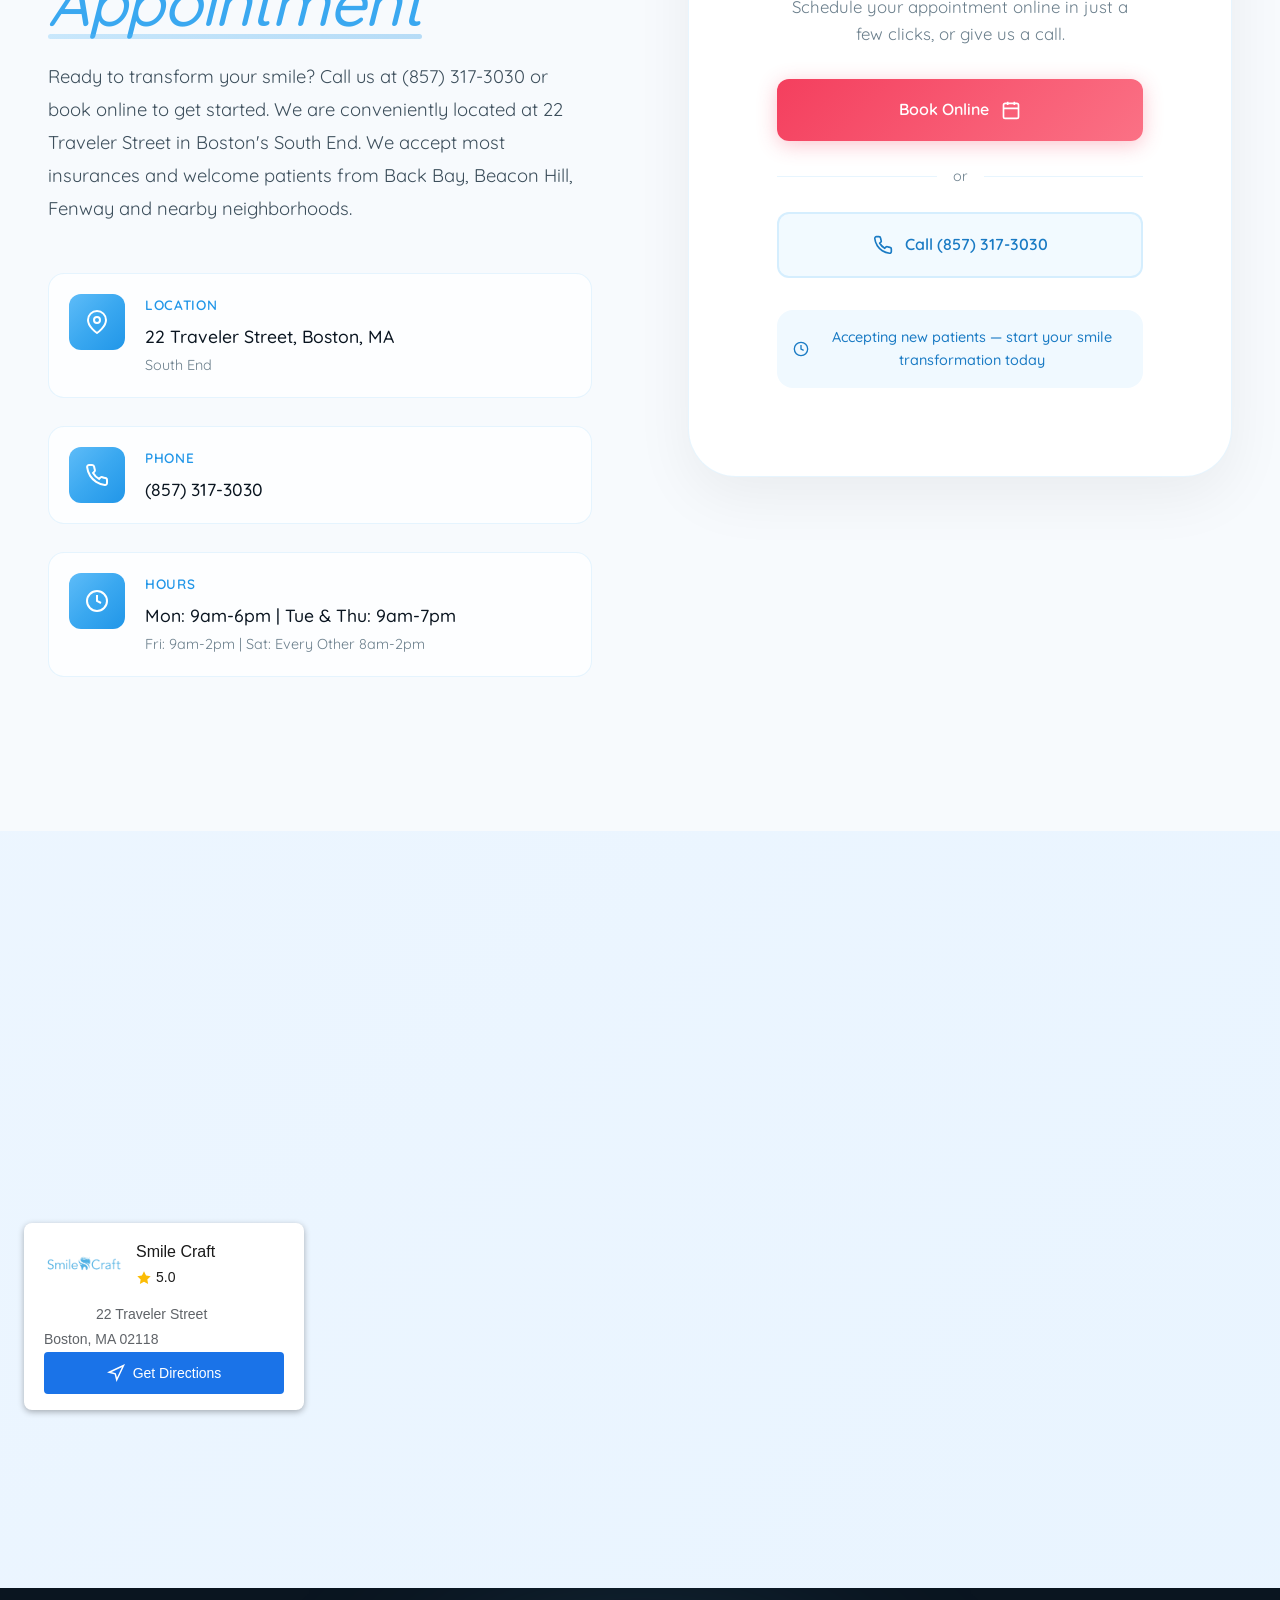
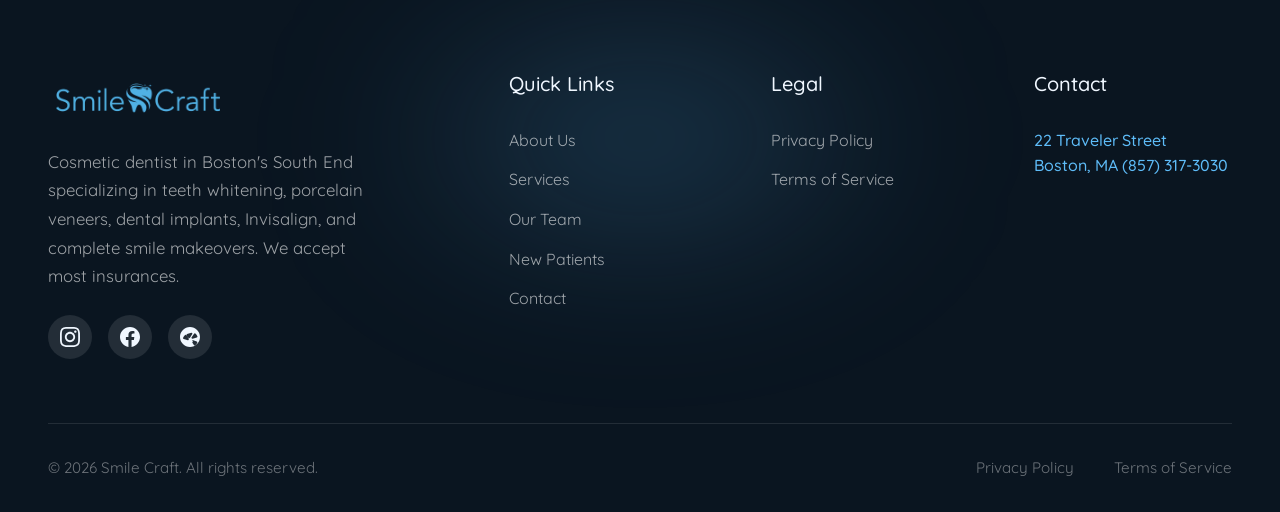
==== commit 2d51c5f1: "content rewrite" ====
--- a/index.html
+++ b/index.html
@@ -3,8 +3,8 @@
 <head>
     <meta charset="UTF-8">
     <meta name="viewport" content="width=device-width, initial-scale=1.0">
-    <title>Smile Craft | Dentist Boston South End | Emergency Same Day Appointments</title>
-    <meta name="description" content="Dentist in Boston South End. Emergency dentist with same day appointments. Teeth whitening, dental implants, Invisalign, cosmetic dentistry. We accept most insurances.">
+    <title>Smile Craft | Cosmetic Dentist Boston South End | Veneers, Whitening & Smile Makeovers</title>
+    <meta name="description" content="Cosmetic dentist in Boston South End. Teeth whitening, veneers, dental implants, Invisalign, and smile makeovers. Trusted by thousands of Boston patients. We accept most insurances.">
 
     <!-- Schema.org LocalBusiness and Dentist Markup -->
     <script type="application/ld+json">
@@ -12,7 +12,7 @@
         "@context": "https://schema.org",
         "@type": "Dentist",
         "name": "Smile Craft",
-        "description": "Emergency dentist in Boston South End offering same day appointments. Comprehensive dental care including teeth whitening, dental implants, Invisalign, and urgent dental care.",
+        "description": "Cosmetic dentist in Boston South End offering teeth whitening, veneers, dental implants, Invisalign, and complete smile makeovers. Comprehensive care for the whole family.",
         "url": "https://smilecraftsouthend.com",
         "telephone": "+1-857-317-3030",
         "address": {
@@ -108,8 +108,8 @@
                     "@type": "Offer",
                     "itemOffered": {
                         "@type": "Service",
-                        "name": "Emergency Dental Care",
-                        "description": "Same day emergency dental appointments in Boston"
+                        "name": "Porcelain Veneers",
+                        "description": "Custom porcelain veneers for a flawless, natural-looking smile"
                     }
                 },
                 {
@@ -235,10 +235,11 @@
             </h1>
 
             <p class="hero-subtitle" data-animate="fade-up" data-delay="200">
-                Looking for a dentist near you in Boston? Smile Craft is your neighborhood dental office
-                in the South End. Need an emergency dentist? We offer same day appointments when you need
-                urgent care. We accept most insurances and welcome patients from Back Bay, Beacon Hill
-                and surrounding areas.
+                Looking for a cosmetic dentist in Boston? Smile Craft is your neighborhood dental office
+                in the South End, specializing in smile transformations. From professional teeth whitening
+                and porcelain veneers to Invisalign and full smile makeovers, we help you achieve the
+                smile you have always wanted. We accept most insurances and welcome patients from Back Bay,
+                Beacon Hill and surrounding areas.
             </p>
             
             <div class="hero-actions" data-animate="fade-up" data-delay="300">
@@ -285,15 +286,15 @@
             
             <div class="floating-card card-1">
                 <div class="card-content">
-                    <span class="card-title">Emergency Dentist</span>
-                    <span class="card-desc">Same day appointments</span>
+                    <span class="card-title">Smile Makeovers</span>
+                    <span class="card-desc">Veneers & cosmetic dentistry</span>
                 </div>
             </div>
 
             <div class="floating-card card-2">
                 <div class="card-content">
                     <span class="card-title">Teeth Whitening</span>
-                    <span class="card-desc">Professional care in Boston</span>
+                    <span class="card-desc">Professional results in Boston</span>
                 </div>
             </div>
         </div>
@@ -315,16 +316,16 @@
                         <span class="title-accent">in Boston South End</span>
                     </h2>
                     <p class="about-text" data-animate="fade-up" data-delay="200">
-                        Searching for a dentist near you? Smile Craft is conveniently located on Traveler Street
-                        in the South End. We treat patients of all ages and welcome new patients every day.
-                        From the moment you walk in, you will be welcomed by a caring staff in a relaxed
-                        environment. We accept most major insurances and offer affordable care.
+                        Searching for a cosmetic dentist in Boston? Smile Craft is conveniently located on
+                        Traveler Street in the South End. We specialize in transforming smiles with the latest
+                        cosmetic and restorative treatments. From the moment you walk in, you will be welcomed
+                        by a caring team in a relaxed, modern environment. We accept most major insurances.
                     </p>
                     <p class="about-text" data-animate="fade-up" data-delay="250">
-                        Need an emergency dentist? We understand that dental emergencies cannot wait. Whether you
-                        have a sudden toothache, broken tooth, or dental pain, we offer same day emergency
-                        appointments. Our services include teeth whitening, dental implants, Invisalign,
-                        cosmetic dentistry and routine dental cleaning.
+                        Whether you are looking to brighten your smile with professional teeth whitening,
+                        perfect your look with porcelain veneers, or straighten your teeth with Invisalign,
+                        our experienced dentists create personalized treatment plans to achieve stunning,
+                        natural-looking results you will love.
                     </p>
                     
                     <div class="about-features" data-animate="fade-up" data-delay="300">
@@ -335,7 +336,7 @@
                                     <polyline points="22 4 12 14.01 9 11.01"/>
                                 </svg>
                             </div>
-                            <span>Same day emergency appointments</span>
+                            <span>Porcelain veneers &amp; smile makeovers</span>
                         </div>
                         <div class="feature">
                             <div class="feature-icon">
@@ -489,7 +490,7 @@
                     <span class="title-accent">in Boston</span>
                 </h2>
                 <p class="section-desc" data-animate="fade-up" data-delay="200">
-                    From teeth whitening and dental implants to emergency dental care. Same day appointments available for urgent needs.
+                    From professional teeth whitening and porcelain veneers to Invisalign and full smile makeovers. Personalized cosmetic care for every patient.
                 </p>
             </div>
             
@@ -554,8 +555,8 @@
                             <path d="M20.84 4.61a5.5 5.5 0 0 0-7.78 0L12 5.67l-1.06-1.06a5.5 5.5 0 0 0-7.78 7.78l1.06 1.06L12 21.23l7.78-7.78 1.06-1.06a5.5 5.5 0 0 0 0-7.78z"/>
                         </svg>
                     </div>
-                    <h3 class="service-title">Emergency Dentist</h3>
-                    <p class="service-desc">Dental emergency? Same day appointments available. Toothache, broken tooth, or urgent dental pain? Call us now for immediate care.</p>
+                    <h3 class="service-title">Porcelain Veneers</h3>
+                    <p class="service-desc">Achieve a flawless, natural-looking smile with custom porcelain veneers. Correct chips, gaps, stains, and shape in just a few visits.</p>
                 </div>
             </div>
             </div>
@@ -635,9 +636,9 @@
                         <span class="title-accent">Appointment</span>
                     </h2>
                     <p class="contact-desc" data-animate="fade-up" data-delay="200">
-                        Dental emergency? Call us now at (857) 317-3030 for same day appointments. We are
-                        conveniently located at 22 Traveler Street in Boston's South End. We accept most insurances
-                        and serve patients from Back Bay, Beacon Hill, Fenway and nearby neighborhoods.
+                        Ready to transform your smile? Call us at (857) 317-3030 or book online to get started.
+                        We are conveniently located at 22 Traveler Street in Boston's South End. We accept most
+                        insurances and welcome patients from Back Bay, Beacon Hill, Fenway and nearby neighborhoods.
                     </p>
                     
                     <div class="contact-details" data-animate="fade-up" data-delay="300">
@@ -714,7 +715,7 @@
                                 <circle cx="12" cy="12" r="10"/>
                                 <polyline points="12 6 12 12 16 14"/>
                             </svg>
-                            <span>Same day appointments available for emergency dental care</span>
+                            <span>Accepting new patients — start your smile transformation today</span>
                         </div>
                     </div>
                 </div>
@@ -766,7 +767,7 @@
                         <img src="assets/images/SC_TEXT_RGB.webp" alt="Smile Craft Dental Clinic Boston" class="logo-img">
                     </a>
                     <p class="footer-tagline">
-                        Dentist in Boston's South End offering teeth whitening, dental implants, Invisalign and emergency care. Same day appointments available. We accept most insurances.
+                        Cosmetic dentist in Boston's South End specializing in teeth whitening, porcelain veneers, dental implants, Invisalign, and complete smile makeovers. We accept most insurances.
                     </p>
                     <div class="footer-social">
                         <a href="https://www.instagram.com/smilecraftboston/" target="_blank" rel="noopener" aria-label="Instagram">
--- a/styles.css
+++ b/styles.css
@@ -251,8 +251,7 @@
    NAVIGATION - Glassmorphism Style
    ============================================ */
 .nav {
-    position: sticky;
-    position: -webkit-sticky;
+    position: fixed;
     top: 0;
     left: 0;
     right: 0;
@@ -521,7 +520,7 @@
     grid-template-columns: 1fr 1fr;
     gap: 4rem;
     align-items: center;
-    padding: 2rem var(--container-padding) var(--section-padding);
+    padding: calc(2rem + 80px) var(--container-padding) var(--section-padding);
     max-width: var(--container-max);
     margin: 0 auto;
     overflow: visible;
